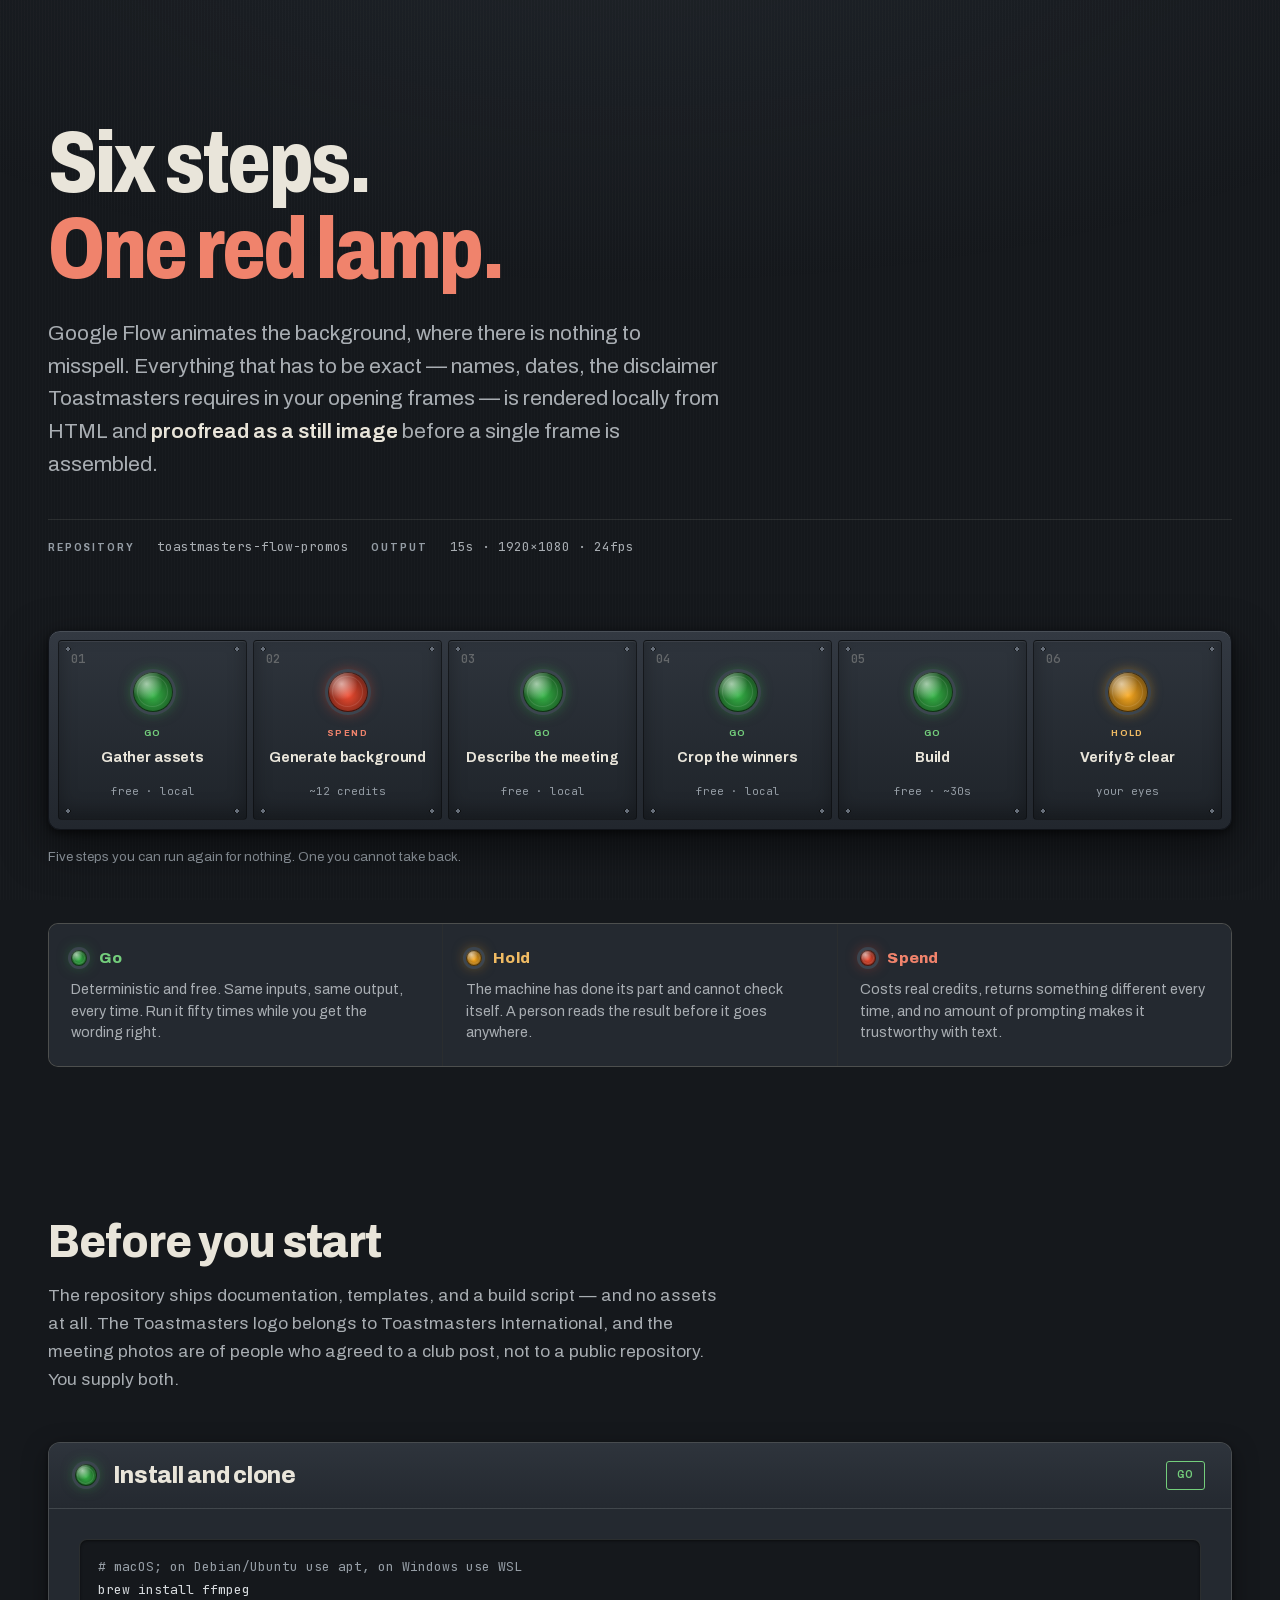
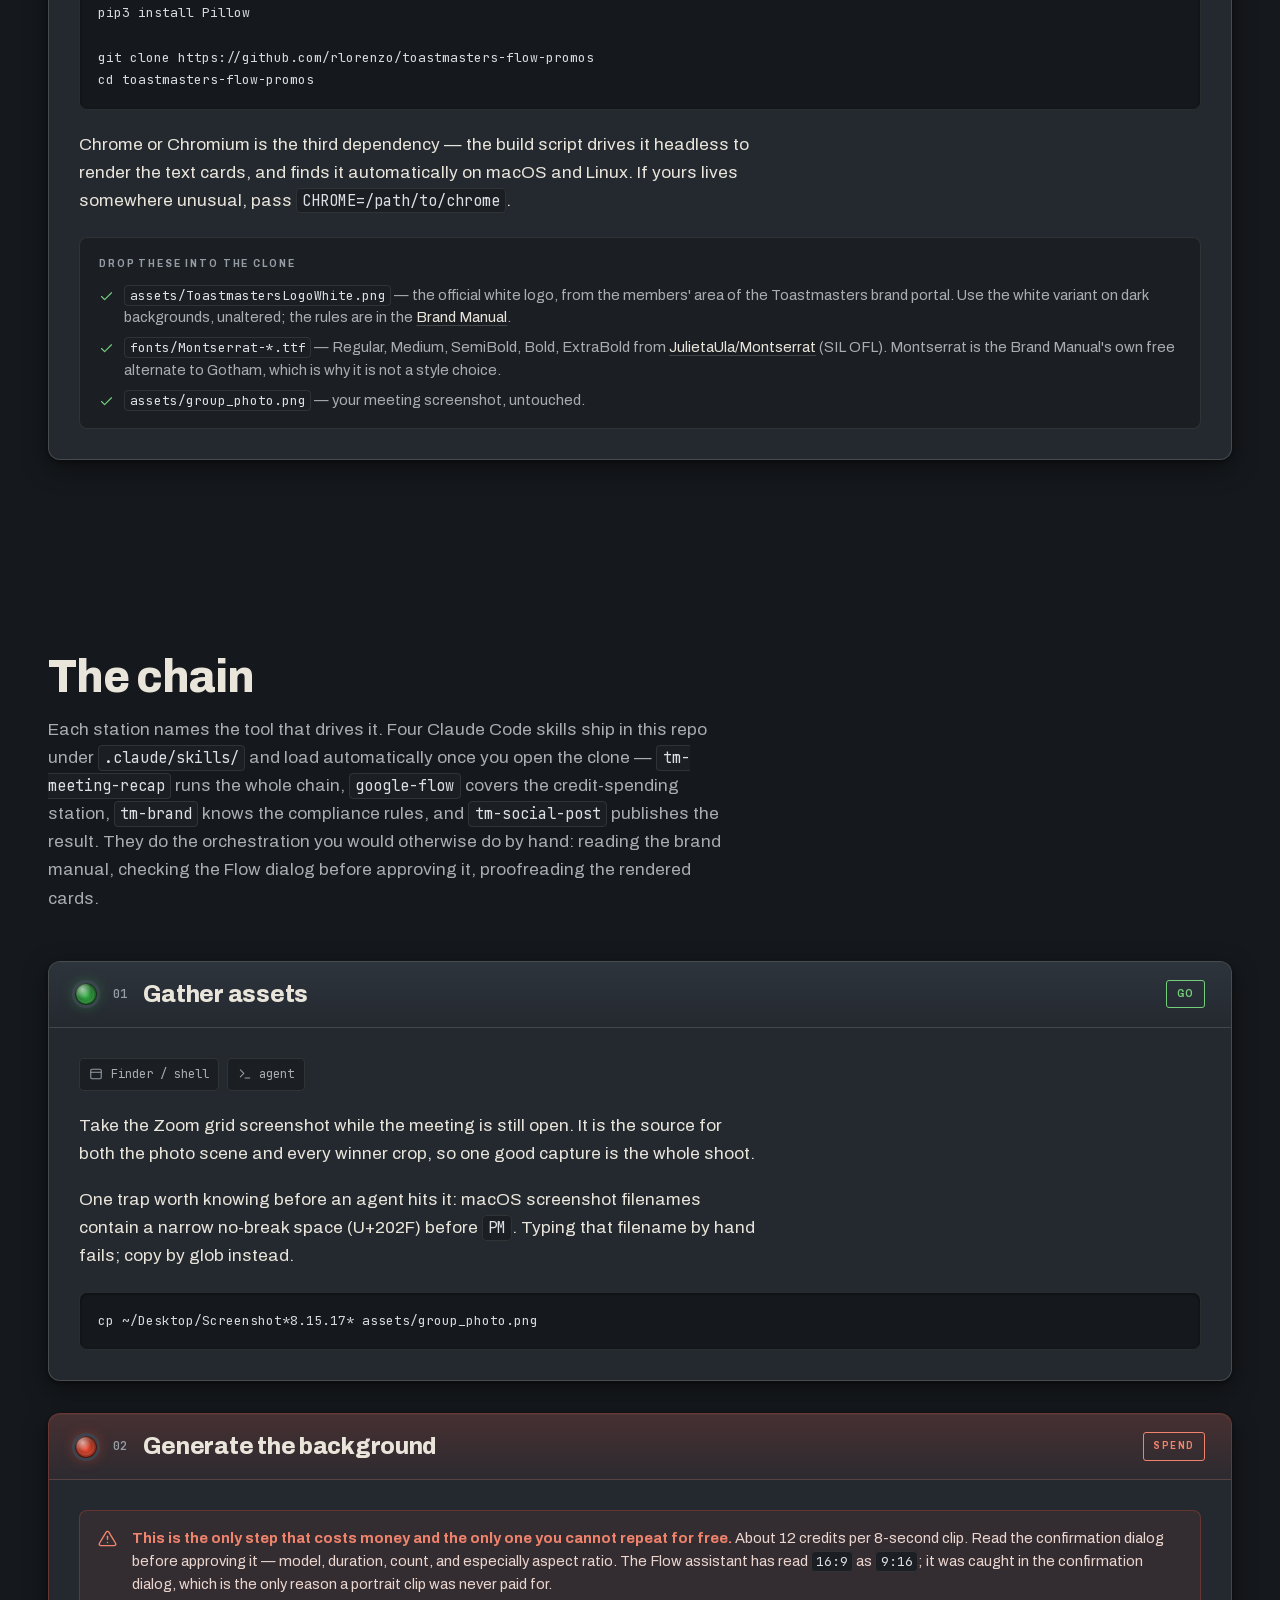
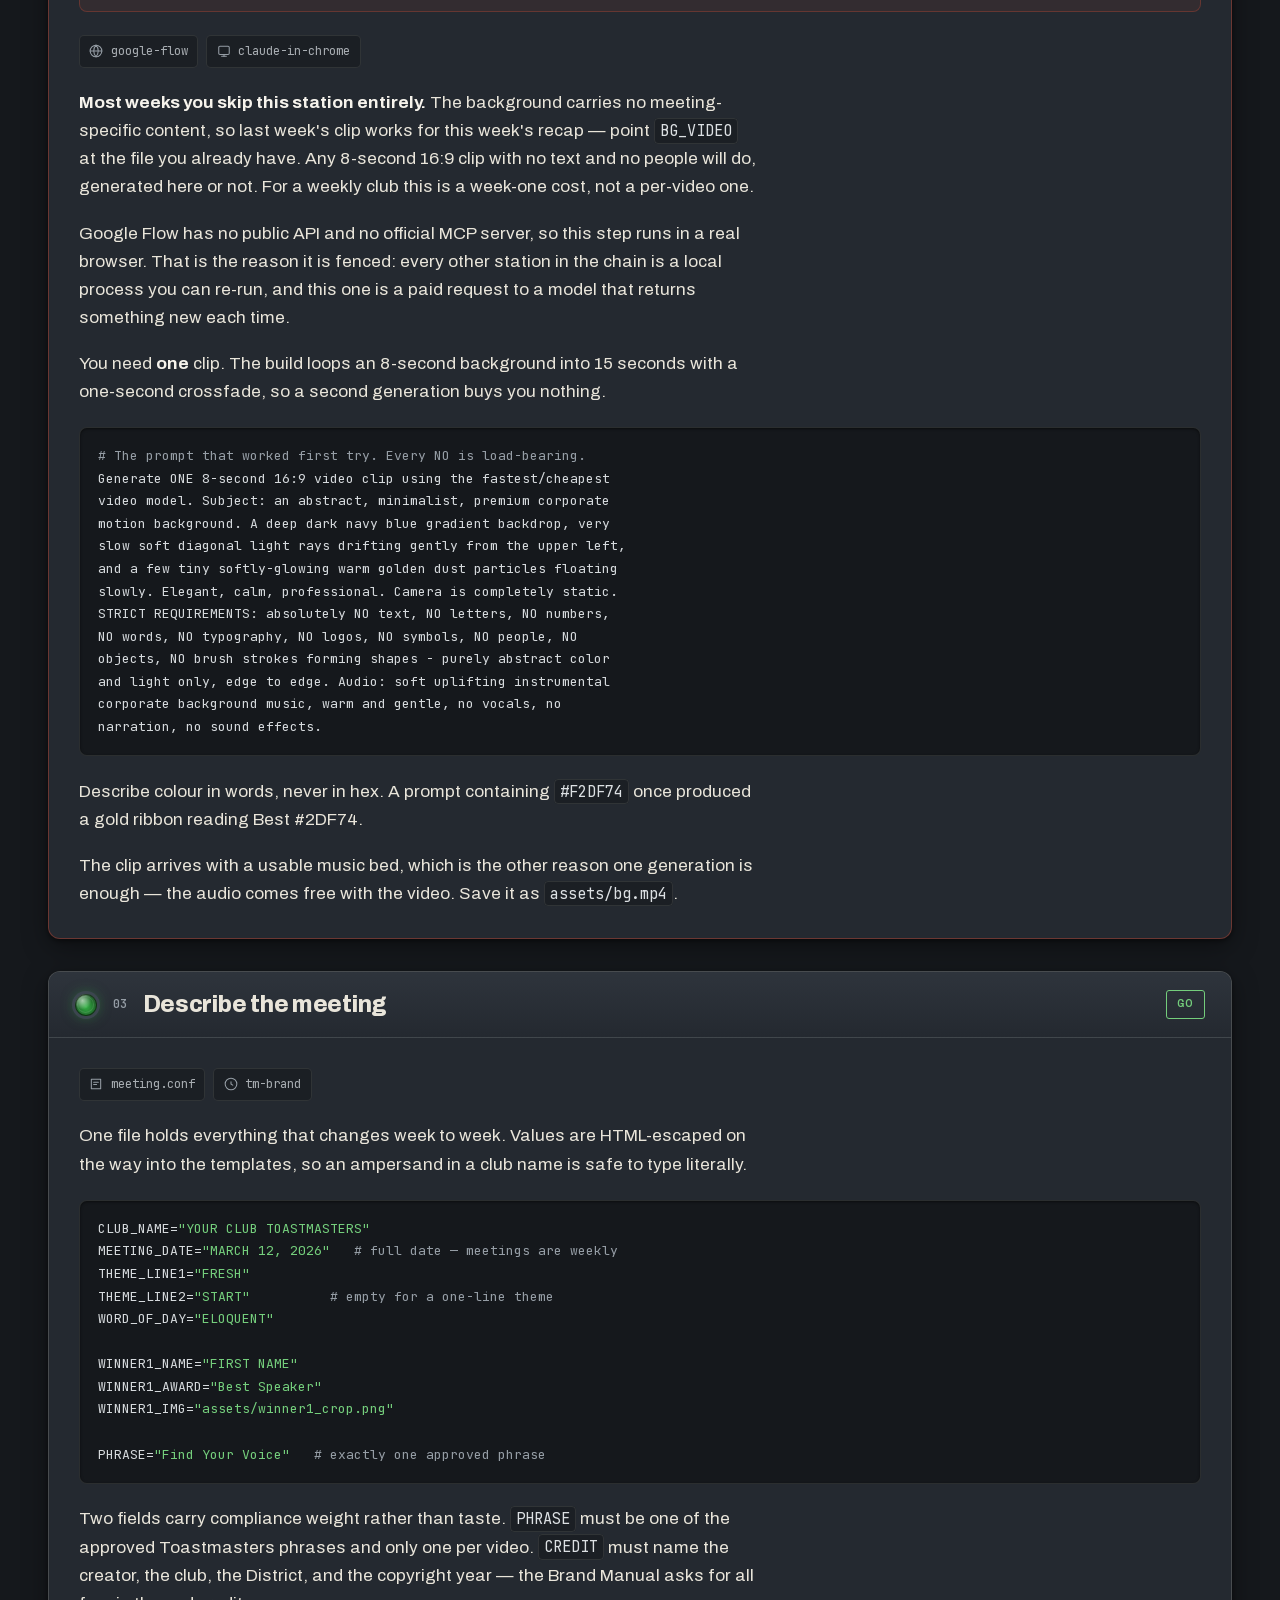
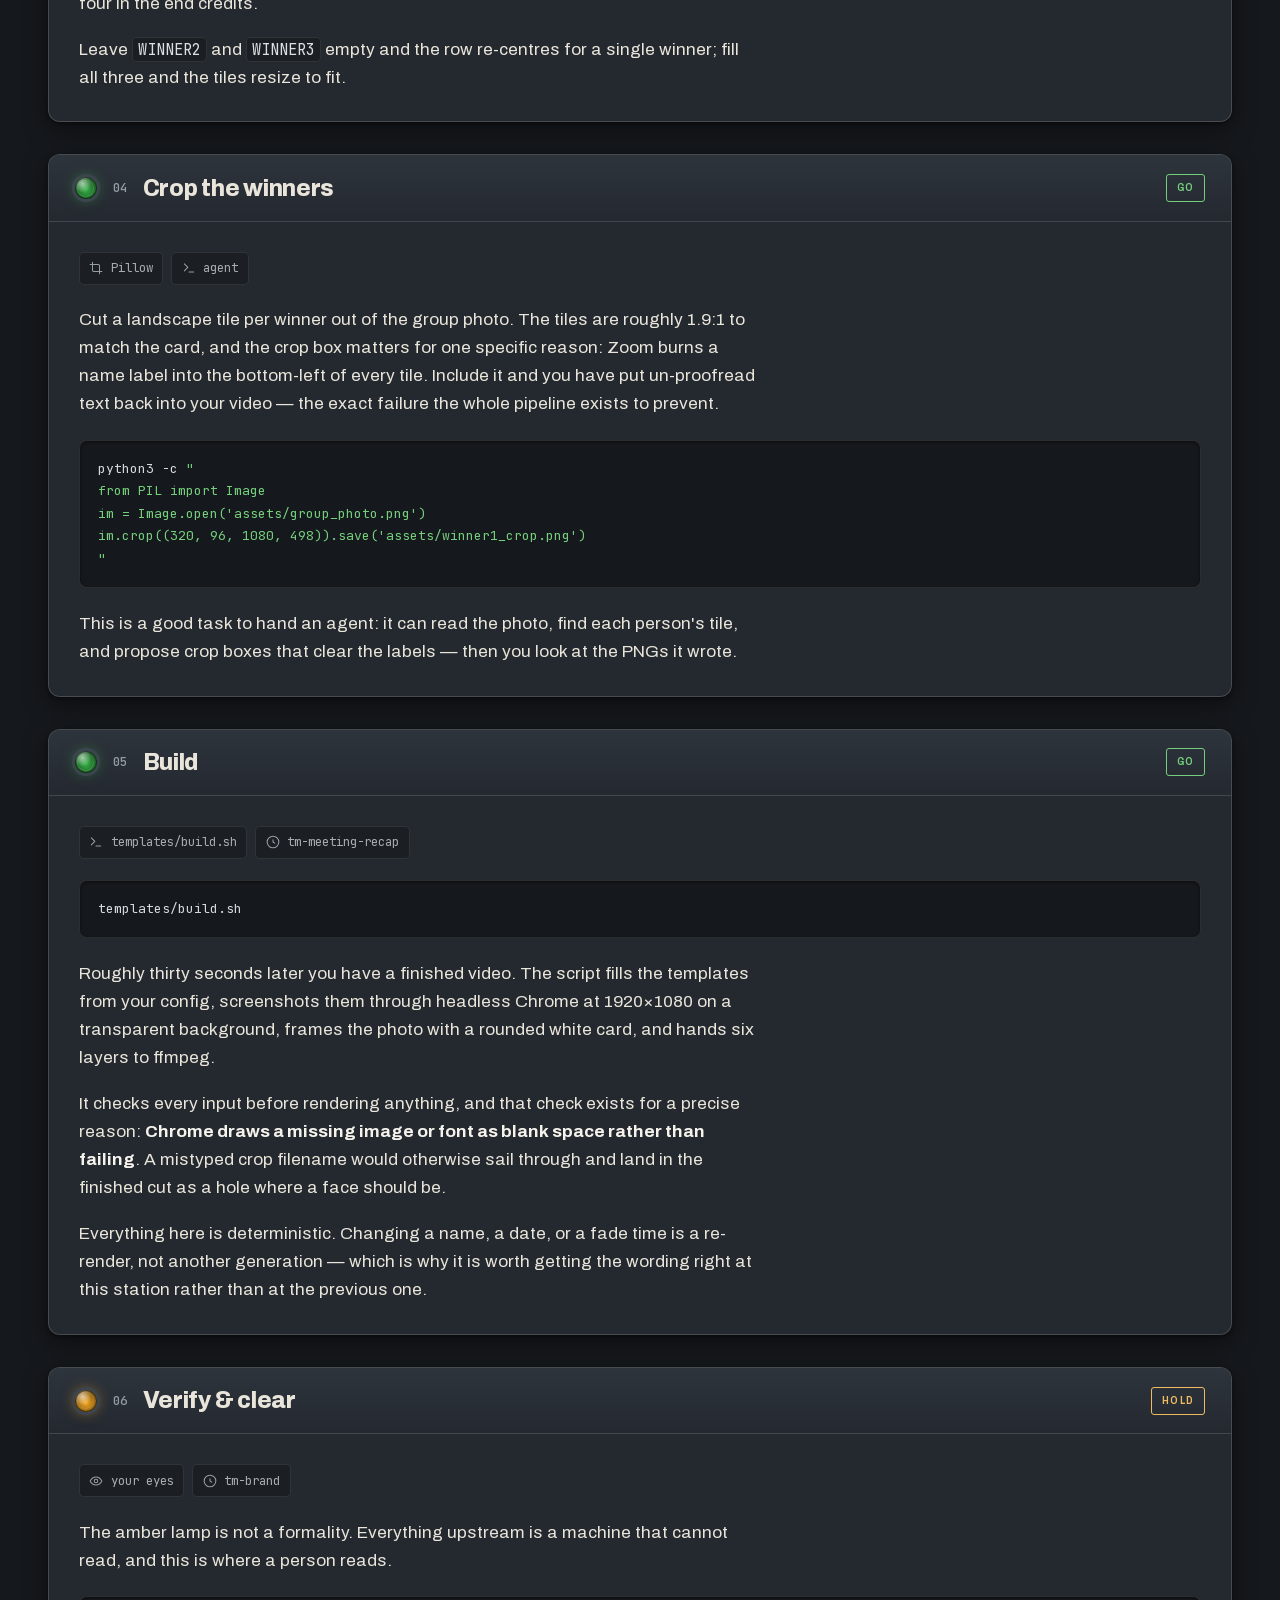
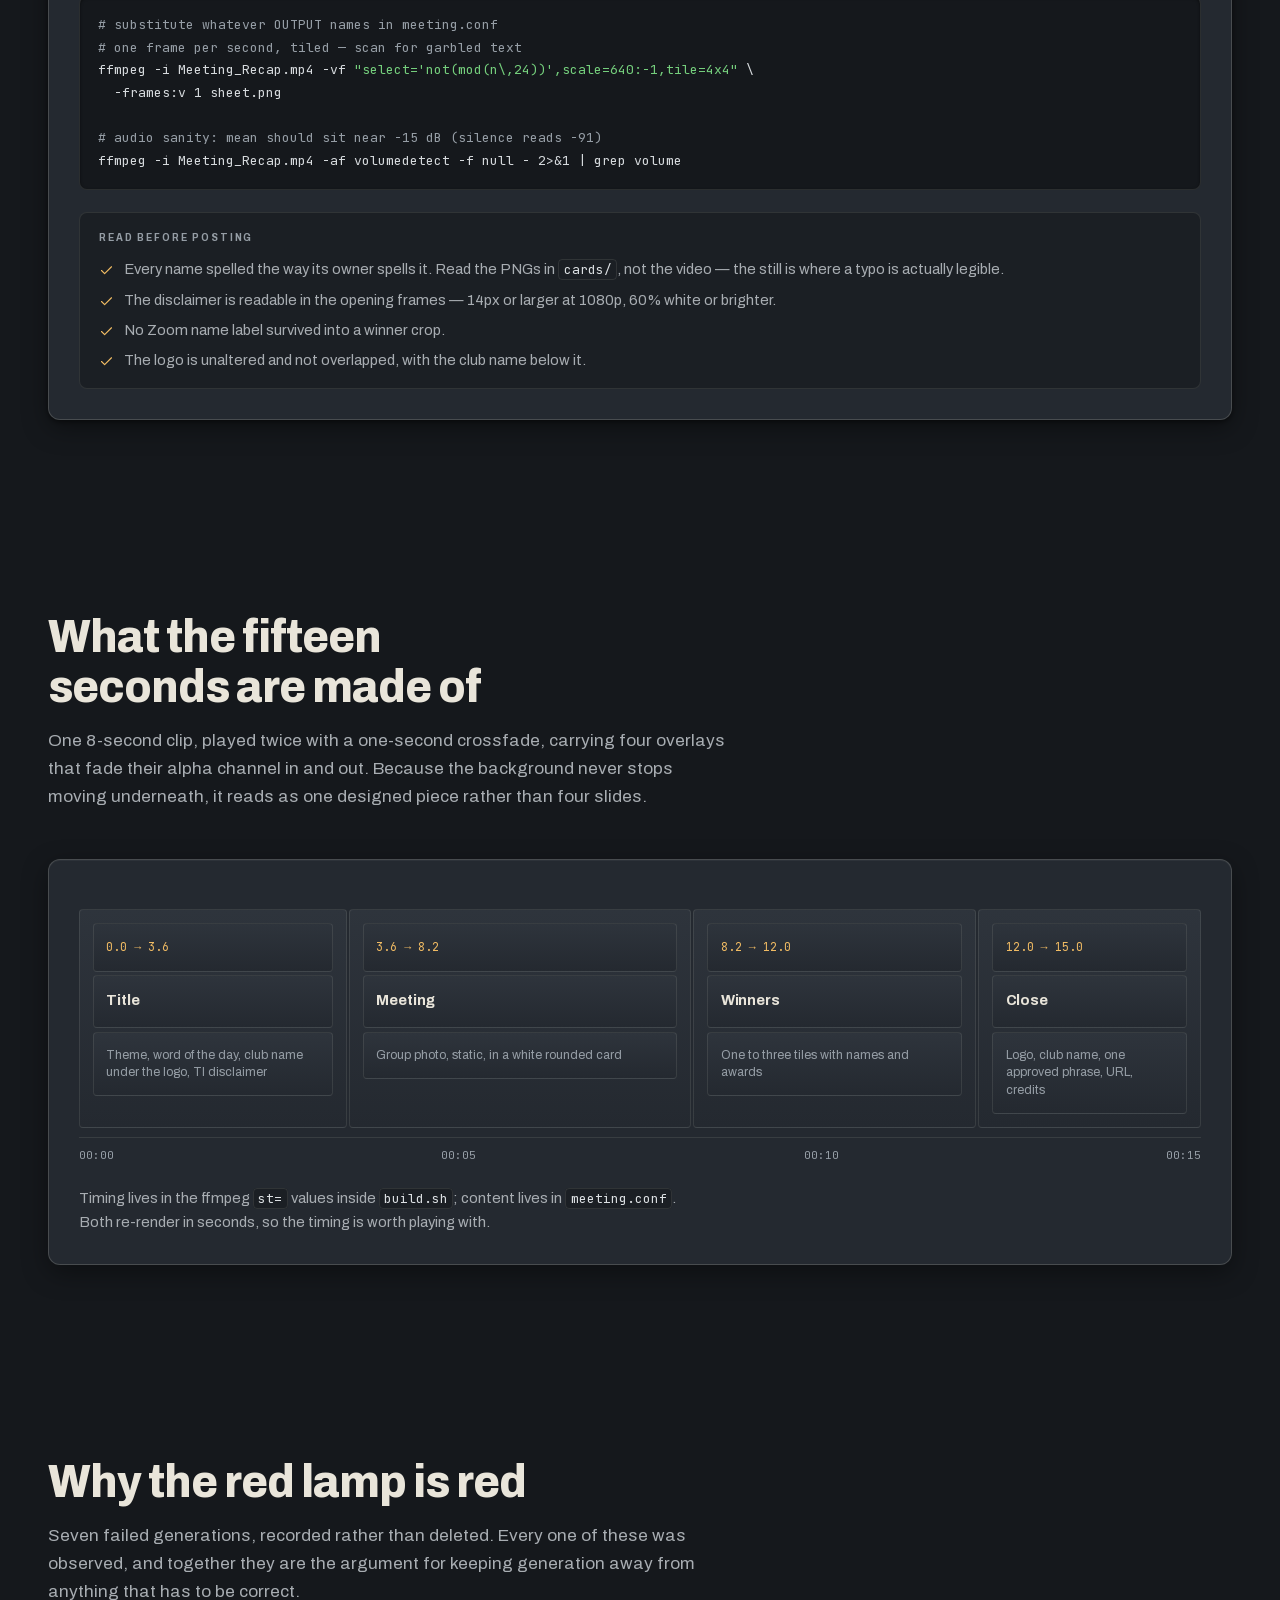
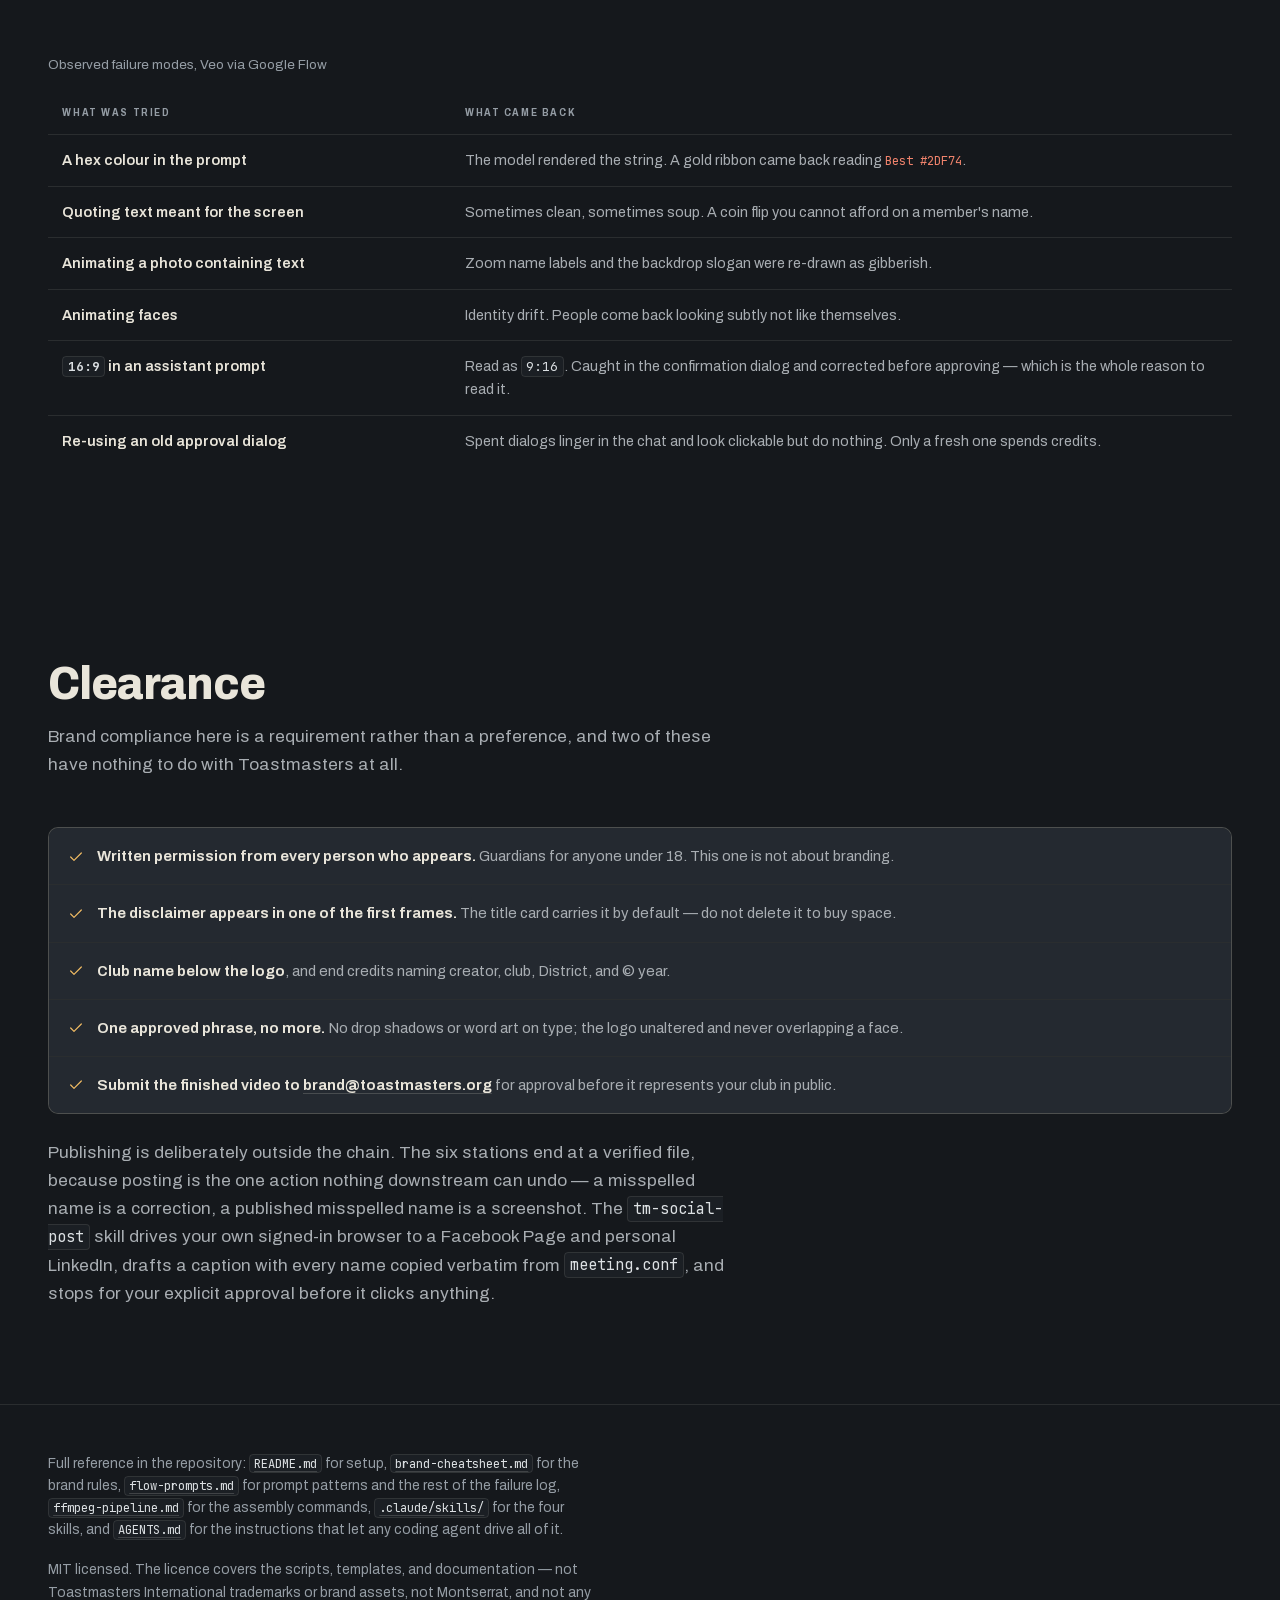
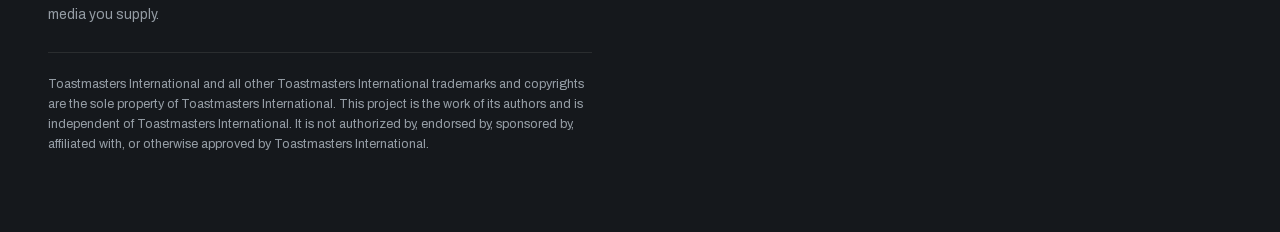
==== index.html @ c11f9b98 "Publish the walkthrough as the project's GitHub Pages site Rename walkthrough.html to index.html so " ====
<!DOCTYPE html>
<html lang="en">
<head>
<meta charset="utf-8">
<meta name="viewport" content="width=device-width, initial-scale=1">
<title>Signal Chain — building a Toastmasters recap video with Claude Code</title>
<meta name="description" content="A step-by-step walkthrough of the toastmasters-flow-promos pipeline: which steps are free and deterministic, which need your eyes, and the one that spends credits.">
<style>
/* Archivo (wght+wdth variable) and JetBrains Mono, self-hosted from webfonts/.
   Both are SIL OFL and redistributable, unlike everything under assets/ and
   fonts/. Self-hosted because this page's primary viewing context is a clone,
   which may be offline; a CDN dependency would drop the silkscreen voice to
   Helvetica exactly where the page is most likely to be read. latin +
   latin-ext only, normal styles only — the page uses no italics. */
@font-face{ font-family: 'Archivo'; font-style: normal; font-weight: 400 800; font-stretch: 62% 125%; font-display: swap; src: url(webfonts/Archivo-400-800-latin-ext.woff2) format('woff2'); unicode-range: U+0100-02BA, U+02BD-02C5, U+02C7-02CC, U+02CE-02D7, U+02DD-02FF, U+0304, U+0308, U+0329, U+1D00-1DBF, U+1E00-1E9F, U+1EF2-1EFF, U+2020, U+20A0-20AB, U+20AD-20C0, U+2113, U+2C60-2C7F, U+A720-A7FF; }
@font-face{ font-family: 'Archivo'; font-style: normal; font-weight: 400 800; font-stretch: 62% 125%; font-display: swap; src: url(webfonts/Archivo-400-800-latin.woff2) format('woff2'); unicode-range: U+0000-00FF, U+0131, U+0152-0153, U+02BB-02BC, U+02C6, U+02DA, U+02DC, U+0304, U+0308, U+0329, U+2000-206F, U+20AC, U+2122, U+2191, U+2193, U+2212, U+2215, U+FEFF, U+FFFD; }
@font-face{ font-family: 'JetBrains Mono'; font-style: normal; font-weight: 400; font-display: swap; src: url(webfonts/JetBrainsMono-400-latin-ext.woff2) format('woff2'); unicode-range: U+0100-02BA, U+02BD-02C5, U+02C7-02CC, U+02CE-02D7, U+02DD-02FF, U+0304, U+0308, U+0329, U+1D00-1DBF, U+1E00-1E9F, U+1EF2-1EFF, U+2020, U+20A0-20AB, U+20AD-20C0, U+2113, U+2C60-2C7F, U+A720-A7FF; }
@font-face{ font-family: 'JetBrains Mono'; font-style: normal; font-weight: 400; font-display: swap; src: url(webfonts/JetBrainsMono-400-latin.woff2) format('woff2'); unicode-range: U+0000-00FF, U+0131, U+0152-0153, U+02BB-02BC, U+02C6, U+02DA, U+02DC, U+0304, U+0308, U+0329, U+2000-206F, U+20AC, U+2122, U+2191, U+2193, U+2212, U+2215, U+FEFF, U+FFFD; }
@font-face{ font-family: 'JetBrains Mono'; font-style: normal; font-weight: 500; font-display: swap; src: url(webfonts/JetBrainsMono-500-latin-ext.woff2) format('woff2'); unicode-range: U+0100-02BA, U+02BD-02C5, U+02C7-02CC, U+02CE-02D7, U+02DD-02FF, U+0304, U+0308, U+0329, U+1D00-1DBF, U+1E00-1E9F, U+1EF2-1EFF, U+2020, U+20A0-20AB, U+20AD-20C0, U+2113, U+2C60-2C7F, U+A720-A7FF; }
@font-face{ font-family: 'JetBrains Mono'; font-style: normal; font-weight: 500; font-display: swap; src: url(webfonts/JetBrainsMono-500-latin.woff2) format('woff2'); unicode-range: U+0000-00FF, U+0131, U+0152-0153, U+02BB-02BC, U+02C6, U+02DA, U+02DC, U+0304, U+0308, U+0329, U+2000-206F, U+20AC, U+2122, U+2191, U+2193, U+2212, U+2215, U+FEFF, U+FFFD; }
@font-face{ font-family: 'JetBrains Mono'; font-style: normal; font-weight: 700; font-display: swap; src: url(webfonts/JetBrainsMono-700-latin-ext.woff2) format('woff2'); unicode-range: U+0100-02BA, U+02BD-02C5, U+02C7-02CC, U+02CE-02D7, U+02DD-02FF, U+0304, U+0308, U+0329, U+1D00-1DBF, U+1E00-1E9F, U+1EF2-1EFF, U+2020, U+20A0-20AB, U+20AD-20C0, U+2113, U+2C60-2C7F, U+A720-A7FF; }
@font-face{ font-family: 'JetBrains Mono'; font-style: normal; font-weight: 700; font-display: swap; src: url(webfonts/JetBrainsMono-700-latin.woff2) format('woff2'); unicode-range: U+0000-00FF, U+0131, U+0152-0153, U+02BB-02BC, U+02C6, U+02DA, U+02DC, U+0304, U+0308, U+0329, U+2000-206F, U+20AC, U+2122, U+2191, U+2193, U+2212, U+2215, U+FEFF, U+FFFD; }
/* ============================================================
   SIGNAL LAMP CONSOLE
   The Toastmasters timing light as a documentation grammar.
   Green = free and deterministic. Amber = needs your eyes.
   Red = spends credits and cannot be trusted.
   ============================================================ */

:root{
  /* Housing: warm graphite, the colour of enamelled equipment */
  --housing-deep:#15181C;
  --housing:#1B1F24;
  --panel:#242930;
  --panel-hi:#2E343C;
  --bezel:#3A4149;
  --hairline:rgba(233,229,218,.10);
  --hairline-strong:rgba(233,229,218,.18);

  /* Silkscreen */
  --ink:#E9E5DA;
  --ink-dim:#A8ADB2;
  --ink-faint:#959DA5;   /* content-carrying: must clear AA on --panel */

  /* Signal states: lens colour, and a lightened tint for type */
  --go-lens:#3FA34D;      --go-ink:#74CE7C;    --go-glow:rgba(63,163,77,.55);
  --hold-lens:#E0A032;    --hold-ink:#F0BB63;  --hold-glow:rgba(224,160,50,.55);
  --spend-lens:#CE4B36;   --spend-ink:#F0836C; --spend-glow:rgba(206,75,54,.55);

  --measure:68ch;
  --step:clamp(1rem,.72rem + 1.4vw,1.5rem);

  --sans:'Archivo','Helvetica Neue',Helvetica,Arial,sans-serif;
  --mono:'JetBrains Mono',ui-monospace,'SF Mono',Menlo,Consolas,monospace;

  --ease:cubic-bezier(.16,1,.3,1);
}

*,*::before,*::after{box-sizing:border-box}
html{-webkit-text-size-adjust:100%}
body{
  margin:0;
  background:var(--housing-deep);
  color:var(--ink);
  font-family:var(--sans);
  font-size:clamp(16px,15px + .18vw,17.5px);
  line-height:1.62;
  font-variation-settings:'wdth' 100;
  -webkit-font-smoothing:antialiased;
}

/* Machined ground: a faint vertical brush over the housing */
body::before{
  content:'';position:fixed;inset:0;pointer-events:none;z-index:0;
  background:
    repeating-linear-gradient(90deg,rgba(255,255,255,.014) 0 1px,transparent 1px 3px),
    radial-gradient(120% 70% at 50% -10%,rgba(120,140,160,.10),transparent 60%);
}
main,header,footer{position:relative;z-index:1}

.shell{width:min(100% - 2.5rem,74rem);margin-inline:auto}
.prose{max-width:var(--measure)}

h1,h2,h3{font-weight:800;line-height:1.08;letter-spacing:-.022em;text-wrap:balance;margin:0}
h1{font-size:clamp(2.7rem,1.7rem + 4.7vw,5.6rem);font-variation-settings:'wdth' 78;letter-spacing:-.028em;line-height:.98}
h2{font-size:clamp(1.9rem,1.4rem + 1.9vw,2.9rem);font-variation-settings:'wdth' 92}
h3{font-size:clamp(1.18rem,1.06rem + .5vw,1.45rem);letter-spacing:-.012em}
p{margin:0 0 1.05em}
a{color:var(--ink);text-decoration-color:var(--hairline-strong);text-underline-offset:.22em;text-decoration-thickness:1px}
a:hover{text-decoration-color:currentColor}
strong{font-weight:700;color:#F6F3EC}

/* Silkscreened plate lettering — equipment labels, never a heading kicker */
.plate{
  font-size:.685rem;font-weight:700;letter-spacing:.17em;text-transform:uppercase;
  font-variation-settings:'wdth' 84;color:var(--ink-faint);
}

/* ---------------- Lamp ---------------- */
.lamp{
  --lens:var(--bezel);--glow:transparent;
  position:relative;flex:none;
  width:var(--d,22px);height:var(--d,22px);border-radius:50%;
  background:
    radial-gradient(circle at 34% 30%,rgba(255,255,255,.55),rgba(255,255,255,0) 42%),
    radial-gradient(circle at 50% 58%,var(--lens),color-mix(in srgb,var(--lens) 45%,#000) 78%);
  box-shadow:
    inset 0 0 0 1px rgba(0,0,0,.55),
    inset 0 1px 2px rgba(255,255,255,.22),
    0 0 0 3px var(--bezel),
    0 1px 1px rgba(0,0,0,.7),
    0 0 var(--bloom,0px) var(--glow);
  /* Lit is the default: a lamp must never depend on JS to read correctly. */
  filter:saturate(var(--sat,1.18)) brightness(var(--bright,1.06));
  transition:filter .5s var(--ease),box-shadow .5s var(--ease);
}
.lamp::after{ /* lens fresnel ring */
  content:'';position:absolute;inset:12%;border-radius:50%;
  box-shadow:inset 0 0 0 1px rgba(255,255,255,.10);
}
.lamp{--bloom:14px}

.go .lamp{--lens:var(--go-lens);--glow:var(--go-glow)}
.hold .lamp{--lens:var(--hold-lens);--glow:var(--hold-glow)}
.spend .lamp{--lens:var(--spend-lens);--glow:var(--spend-glow)}

/* The one authored moment: an incandescent warm-up that overshoots, then settles. */
@keyframes energize{
  0%{filter:saturate(.28) brightness(.42)}
  38%{filter:saturate(1.35) brightness(1.5)}
  100%{filter:saturate(1.18) brightness(1.06)}
}
.is-lit .lamp{animation:energize 1.05s var(--ease) both}

/* ---------------- Masthead ---------------- */
.masthead{padding:clamp(3.5rem,2rem + 7vw,7.5rem) 0 clamp(2rem,1rem + 3vw,3.5rem)}
.masthead h1 span{display:block}
.masthead h1 .lit{color:var(--spend-ink)}
.lede{font-size:clamp(1.08rem,1rem + .5vw,1.32rem);color:var(--ink-dim);max-width:56ch;margin-top:1.6rem;line-height:1.55}
.lede b{color:var(--ink);font-weight:600}

.origin{
  display:flex;flex-wrap:wrap;gap:.55rem 1.4rem;align-items:baseline;
  margin-top:2.4rem;padding-top:1.1rem;border-top:1px solid var(--hairline);
}
.origin code{font-family:var(--mono);font-size:.8rem;color:var(--ink-dim)}

/* ---------------- Signal rail ---------------- */
.rail-wrap{margin:clamp(2.5rem,1.5rem + 4vw,4.5rem) 0 0}
/* A bolted instrument panel: plates fastened to a frame that shows between them */
.rail{
  position:relative;display:grid;gap:6px;
  grid-template-columns:repeat(6,1fr);
  padding:9px;border-radius:12px;
  background:linear-gradient(180deg,#333942,#22272E);
  border:1px solid #11141A;
  box-shadow:
    inset 0 1px 0 rgba(255,255,255,.11),
    0 16px 44px rgba(0,0,0,.5),
    0 3px 8px rgba(0,0,0,.55);
}
.station{
  position:relative;border-radius:4px;
  background:linear-gradient(180deg,var(--panel-hi),#1F242A);
  border:1px solid rgba(0,0,0,.5);
  box-shadow:inset 0 1px 0 rgba(255,255,255,.075),inset 0 -8px 18px rgba(0,0,0,.28);
  padding:1.7rem .8rem 1.15rem;
  display:flex;flex-direction:column;align-items:center;gap:.5rem;
  color:inherit;font:inherit;text-decoration:none;cursor:pointer;
  transition:background .3s var(--ease);
}
.station:hover,.station:focus-visible{background:linear-gradient(180deg,#3A424C,#242A31)}
.station:focus-visible{outline:2px solid var(--ink);outline-offset:2px}
/* Fasteners, top and bottom of every plate */
.station::before,.station::after{
  content:'';position:absolute;left:7px;right:7px;height:4px;pointer-events:none;
  background:
    radial-gradient(circle at 2px 50%,#666E79 0 1.8px,rgba(0,0,0,.55) 2px 2.6px,transparent 2.7px),
    radial-gradient(circle at calc(100% - 2px) 50%,#666E79 0 1.8px,rgba(0,0,0,.55) 2px 2.6px,transparent 2.7px);
}
.station::before{top:6px}
.station::after{bottom:6px}
.station .num{
  position:absolute;top:.5rem;left:.75rem;
  font-family:var(--mono);font-size:.78rem;font-weight:500;color:rgba(233,229,218,.3);
}
.station .lamp{--d:40px;margin:.2rem 0 .35rem}
.station .name{font-weight:700;font-size:.88rem;line-height:1.24;letter-spacing:-.01em;text-align:center}
.station .state{font-size:.62rem;font-weight:700;letter-spacing:.15em;text-transform:uppercase;font-variation-settings:'wdth' 84}
.go .state{color:var(--go-ink)} .hold .state{color:var(--hold-ink)} .spend .state{color:var(--spend-ink)}
.station .cost{font-family:var(--mono);font-size:.68rem;color:var(--ink-faint);margin-top:auto;padding-top:.5rem;text-align:center}

.rail-caption{margin-top:1rem;color:var(--ink-faint);font-size:.83rem}

/* ---------------- Legend ---------------- */
.legend{
  display:grid;grid-template-columns:repeat(auto-fit,minmax(15rem,1fr));gap:1px;
  background:var(--hairline);border:1px solid var(--hairline-strong);border-radius:10px;overflow:hidden;
  margin-top:clamp(2.5rem,1.5rem + 3vw,3.5rem);
}
.legend > div{background:var(--panel);padding:1.35rem 1.4rem}
.legend .head{display:flex;align-items:center;gap:.7rem;margin-bottom:.55rem}
.legend .word{font-weight:800;font-size:.95rem;letter-spacing:.02em}
.legend p{margin:0;font-size:.9rem;color:var(--ink-dim);line-height:1.5}
.go .word{color:var(--go-ink)} .hold .word{color:var(--hold-ink)} .spend .word{color:var(--spend-ink)}

/* ---------------- Sections ---------------- */
section{padding:clamp(3.5rem,2rem + 5vw,6.5rem) 0}
.sec-head{max-width:var(--measure);margin-bottom:clamp(2rem,1rem + 2.5vw,3rem)}
.sec-head p{color:var(--ink-dim);margin-top:.9rem;margin-bottom:0}

/* ---------------- Step panels ---------------- */
.steps{display:flex;flex-direction:column;gap:clamp(1.25rem,.8rem + 1.5vw,2rem)}
.step{
  border:1px solid var(--hairline-strong);border-radius:12px;overflow:hidden;
  background:var(--panel);
  box-shadow:0 1px 0 rgba(255,255,255,.045) inset,0 8px 26px rgba(0,0,0,.38),0 2px 5px rgba(0,0,0,.45);
  scroll-margin-top:2rem;
}
.step-head{
  display:flex;align-items:center;gap:1rem;flex-wrap:wrap;
  padding:1.15rem clamp(1.1rem,.8rem + 1vw,1.75rem);
  background:linear-gradient(180deg,var(--panel-hi),var(--panel));
  border-bottom:1px solid var(--hairline);
}
.step-head .num{font-family:var(--mono);font-size:.78rem;color:var(--ink-faint);font-weight:500}
.step-head h3{flex:1 1 14rem}
.step-head .state{
  font-size:.63rem;font-weight:700;letter-spacing:.15em;text-transform:uppercase;
  font-variation-settings:'wdth' 84;padding:.32rem .6rem;border-radius:3px;
  border:1px solid currentColor;
}
.go .step-head .state{color:var(--go-ink)}
.hold .step-head .state{color:var(--hold-ink)}
.spend .step-head .state{color:var(--spend-ink)}
.step-body{padding:clamp(1.25rem,.9rem + 1.2vw,1.9rem)}
.step-body > p{max-width:var(--measure)}
.step-body > :first-child{margin-top:0}
.step-body > :last-child{margin-bottom:0}

.driver{
  display:flex;flex-wrap:wrap;gap:.5rem;margin:0 0 1.35rem;padding:0;list-style:none;
}
.driver li{
  display:inline-flex;align-items:center;gap:.45rem;
  font-family:var(--mono);font-size:.775rem;color:var(--ink-dim);
  background:var(--housing);border:1px solid var(--hairline);border-radius:5px;
  padding:.34rem .6rem;
}
.driver svg{width:14px;height:14px;flex:none;color:var(--ink-faint)}

pre{
  margin:1.35rem 0;padding:1.05rem 1.15rem;overflow-x:auto;
  background:var(--housing-deep);border:1px solid var(--hairline);border-radius:8px;
  font-family:var(--mono);font-size:.82rem;line-height:1.72;color:#D5D9DC;
  box-shadow:inset 0 1px 3px rgba(0,0,0,.5);
}
pre .c{color:var(--ink-faint)}
pre .p{color:var(--go-ink)}
code{font-family:var(--mono);font-size:.88em;color:#DCE0E3}
p code,li code,td code{background:var(--housing);border:1px solid var(--hairline);border-radius:4px;padding:.08em .34em}

.check{
  margin:1.35rem 0 0;padding:1.05rem 1.2rem;
  background:var(--housing);border:1px solid var(--hairline);border-radius:8px;
}
.check ul{list-style:none;margin:0;padding:0}
.check .plate{display:block;margin-bottom:.7rem}
.check li{display:flex;gap:.65rem;align-items:flex-start;font-size:.92rem;color:var(--ink-dim);line-height:1.52}
.check li + li{margin-top:.5rem}
.check svg{width:15px;height:15px;flex:none;margin-top:.32rem;color:var(--go-ink)}
.hold .check svg{color:var(--hold-ink)}

/* The one hazardous station gets real weight, not a coloured border */
.step.spend{border-color:rgba(206,75,54,.42)}
.step.spend .step-head{background:linear-gradient(180deg,rgba(206,75,54,.20),rgba(206,75,54,.05))}
.warn{
  display:flex;gap:.9rem;align-items:flex-start;
  margin:0 0 1.4rem;padding:1rem 1.15rem;border-radius:8px;
  background:rgba(206,75,54,.09);border:1px solid rgba(206,75,54,.32);
}
.warn svg{width:19px;height:19px;flex:none;margin-top:.15rem;color:var(--spend-ink)}
.warn p{margin:0;font-size:.92rem;line-height:1.55;color:#EBD5CF}
.warn strong{color:var(--spend-ink)}

/* ---------------- Timeline readout ---------------- */
.readout{
  border:1px solid var(--hairline-strong);border-radius:12px;background:var(--panel);
  padding:clamp(1.25rem,.9rem + 1.2vw,2rem);
  box-shadow:0 1px 0 rgba(255,255,255,.045) inset,0 8px 26px rgba(0,0,0,.38);
}
.tl{display:grid;gap:2px;margin:1.2rem 0 .55rem;grid-template-columns:3.6fr 4.6fr 3.8fr 3fr}
.tl div{
  background:linear-gradient(180deg,var(--panel-hi),var(--panel));
  border:1px solid var(--hairline);border-radius:4px;padding:.85rem .8rem;min-width:0;
}
.tl .t{font-family:var(--mono);font-size:.73rem;color:var(--hold-ink)}
.tl .s{font-weight:700;font-size:.92rem;margin-top:.2rem;letter-spacing:-.01em}
.tl .d{font-size:.78rem;color:var(--ink-faint);margin-top:.28rem;line-height:1.4}
.ruler{display:flex;justify-content:space-between;font-family:var(--mono);font-size:.7rem;color:var(--ink-faint);padding-top:.5rem;border-top:1px solid var(--hairline)}

/* ---------------- Fault table ---------------- */
.faults{width:100%;border-collapse:collapse;margin-top:.5rem;font-size:.9rem}
.faults caption{text-align:left;color:var(--ink-faint);font-size:.85rem;padding-bottom:.9rem}
.faults th,.faults td{text-align:left;padding:.85rem .9rem;border-bottom:1px solid var(--hairline);vertical-align:top}
.faults th{font-size:.66rem;letter-spacing:.15em;text-transform:uppercase;color:var(--ink-faint);font-weight:700;font-variation-settings:'wdth' 84}
.faults td:first-child{color:var(--ink);font-weight:600;width:34%}
.faults td:last-child{color:var(--ink-dim)}
.faults tr:last-child td{border-bottom:0}
.faults .q{color:var(--spend-ink);font-family:var(--mono);font-size:.86em}

/* ---------------- Clearance ---------------- */
.clear-list{margin:0;padding:0;list-style:none;display:grid;gap:1px;background:var(--hairline);
  border:1px solid var(--hairline-strong);border-radius:10px;overflow:hidden}
.clear-list li{background:var(--panel);padding:1rem 1.2rem;display:flex;gap:.8rem;align-items:flex-start;font-size:.93rem;color:var(--ink-dim)}
.clear-list svg{width:16px;height:16px;flex:none;margin-top:.28rem;color:var(--hold-ink)}
.clear-list b{color:var(--ink);font-weight:650}

/* ---------------- Footer ---------------- */
footer{border-top:1px solid var(--hairline);padding:3rem 0 4rem;color:var(--ink-faint);font-size:.86rem}
footer p{max-width:var(--measure)}
footer .disclaim{margin-top:1.6rem;padding-top:1.3rem;border-top:1px solid var(--hairline);font-size:.79rem;line-height:1.6}

@media (max-width:860px){
  .rail{grid-template-columns:repeat(2,1fr)}
  .tl{grid-template-columns:1fr 1fr}
}
@media (max-width:560px){
  .rail{grid-template-columns:1fr}
  .tl{grid-template-columns:1fr}
  .faults td:first-child{width:auto}
  .faults thead{position:absolute;left:-9999px}
  .faults td{display:block;border-bottom:0;padding:.25rem .9rem}
  .faults tr{display:block;border-bottom:1px solid var(--hairline);padding:.7rem 0}
}
@media (prefers-reduced-motion:reduce){
  *{animation-duration:.01ms !important;animation-iteration-count:1 !important;transition-duration:.01ms !important}
  .is-lit .lamp{animation:none}
}
</style>
</head>
<body>
<!--
THESIS: A recap video is six steps, and exactly one of them can lie to you; the page
refuses the docs-sidebar arrangement that flattens all six into equals.
OWN-WORLD: The Toastmasters timing light. Warm graphite housing, ivory silkscreen
lettering, three lamp lenses — green, amber, red — as the only colour, each carrying a
literal state. Machined panels with real offset shadow; Archivo silkscreen, JetBrains
Mono for anything executable.
STORY: A club officer sees one red lamp in a six-lamp chain, understands that generation
is fenced off from exactness, and follows the chain to a finished video.
FIRST VIEWPORT: Headline "Six steps. One red lamp." over a six-station signal rail, each
station a lamp in its true state with its cost printed beneath.
FORM: Signal Lamp Console, candidate 3 of the grounded list; seed key 2de9a4df.
FINISH: unreviewed and undocumented is unfinished; this build ends with the finish review, the verdict, and DESIGN.md
-->

<header class="masthead">
  <div class="shell">
    <h1><span>Six steps.</span><span class="lit">One red lamp.</span></h1>
    <p class="lede">Google Flow animates the background, where there is nothing to
    misspell. Everything that has to be exact — names, dates, the disclaimer
    Toastmasters requires in your opening frames — is rendered locally from HTML and
    <b>proofread as a still image</b> before a single frame is assembled.</p>

    <div class="origin">
      <span class="plate">Repository</span>
      <code>toastmasters-flow-promos</code>
      <span class="plate">Output</span>
      <code>15s · 1920×1080 · 24fps</code>
    </div>

    <div class="rail-wrap">
      <div class="rail">
        <a class="station go" href="#s1">
          <span class="num">01</span><span class="lamp" aria-hidden="true"></span>
          <span class="state">Go</span><span class="name">Gather assets</span>
          <span class="cost">free · local</span>
        </a>
        <a class="station spend" href="#s2">
          <span class="num">02</span><span class="lamp" aria-hidden="true"></span>
          <span class="state">Spend</span><span class="name">Generate background</span>
          <span class="cost">~12 credits</span>
        </a>
        <a class="station go" href="#s3">
          <span class="num">03</span><span class="lamp" aria-hidden="true"></span>
          <span class="state">Go</span><span class="name">Describe the meeting</span>
          <span class="cost">free · local</span>
        </a>
        <a class="station go" href="#s4">
          <span class="num">04</span><span class="lamp" aria-hidden="true"></span>
          <span class="state">Go</span><span class="name">Crop the winners</span>
          <span class="cost">free · local</span>
        </a>
        <a class="station go" href="#s5">
          <span class="num">05</span><span class="lamp" aria-hidden="true"></span>
          <span class="state">Go</span><span class="name">Build</span>
          <span class="cost">free · ~30s</span>
        </a>
        <a class="station hold" href="#s6">
          <span class="num">06</span><span class="lamp" aria-hidden="true"></span>
          <span class="state">Hold</span><span class="name">Verify &amp; clear</span>
          <span class="cost">your eyes</span>
        </a>
      </div>
      <p class="rail-caption">Five steps you can run again for nothing. One you cannot take back.</p>
    </div>

    <div class="legend">
      <div class="go">
        <div class="head"><span class="lamp" style="--d:16px" aria-hidden="true"></span><span class="word">Go</span></div>
        <p>Deterministic and free. Same inputs, same output, every time. Run it fifty times while you get the wording right.</p>
      </div>
      <div class="hold">
        <div class="head"><span class="lamp" style="--d:16px" aria-hidden="true"></span><span class="word">Hold</span></div>
        <p>The machine has done its part and cannot check itself. A person reads the result before it goes anywhere.</p>
      </div>
      <div class="spend">
        <div class="head"><span class="lamp" style="--d:16px" aria-hidden="true"></span><span class="word">Spend</span></div>
        <p>Costs real credits, returns something different every time, and no amount of prompting makes it trustworthy with text.</p>
      </div>
    </div>
  </div>
</header>

<main>

<section>
  <div class="shell">
    <div class="sec-head">
      <h2>Before you start</h2>
      <p>The repository ships documentation, templates, and a build script — and no assets
      at all. The Toastmasters logo belongs to Toastmasters International, and the meeting
      photos are of people who agreed to a club post, not to a public repository. You
      supply both.</p>
    </div>

    <div class="step go">
      <div class="step-head">
        <span class="lamp" aria-hidden="true"></span>
        <h3>Install and clone</h3>
        <span class="state">Go</span>
      </div>
      <div class="step-body">
        <pre><span class="c"># macOS; on Debian/Ubuntu use apt, on Windows use WSL</span>
brew install ffmpeg
pip3 install Pillow

git clone https://github.com/rlorenzo/toastmasters-flow-promos
cd toastmasters-flow-promos</pre>
        <p>Chrome or Chromium is the third dependency — the build script drives it headless
        to render the text cards, and finds it automatically on macOS and Linux. If yours
        lives somewhere unusual, pass <code>CHROME=/path/to/chrome</code>.</p>
        <div class="check">
          <span class="plate">Drop these into the clone</span>
          <ul>
            <li><svg viewBox="0 0 24 24" fill="none" stroke="currentColor" stroke-width="1.8" stroke-linecap="round" stroke-linejoin="round"><path d="M20 6L9 17l-5-5"/></svg><span><code>assets/ToastmastersLogoWhite.png</code> — the official white logo, from the members' area of the Toastmasters brand portal. Use the white variant on dark backgrounds, unaltered; the rules are in the <a href="https://content.toastmasters.org/image/upload/02330-001-0001-brand-manual.pdf">Brand Manual</a>.</span></li>
            <li><svg viewBox="0 0 24 24" fill="none" stroke="currentColor" stroke-width="1.8" stroke-linecap="round" stroke-linejoin="round"><path d="M20 6L9 17l-5-5"/></svg><span><code>fonts/Montserrat-*.ttf</code> — Regular, Medium, SemiBold, Bold, ExtraBold from <a href="https://github.com/JulietaUla/Montserrat">JulietaUla/Montserrat</a> (SIL OFL). Montserrat is the Brand Manual's own free alternate to Gotham, which is why it is not a style choice.</span></li>
            <li><svg viewBox="0 0 24 24" fill="none" stroke="currentColor" stroke-width="1.8" stroke-linecap="round" stroke-linejoin="round"><path d="M20 6L9 17l-5-5"/></svg><span><code>assets/group_photo.png</code> — your meeting screenshot, untouched.</span></li>
          </ul>
        </div>
      </div>
    </div>
  </div>
</section>

<section>
  <div class="shell">
    <div class="sec-head">
      <h2>The chain</h2>
      <p>Each station names the tool that drives it. Four Claude Code skills ship in this
      repo under <code>.claude/skills/</code> and load automatically once you open the
      clone — <code>tm-meeting-recap</code> runs the whole chain,
      <code>google-flow</code> covers the credit-spending station,
      <code>tm-brand</code> knows the compliance rules, and <code>tm-social-post</code>
      publishes the result. They do the orchestration you would otherwise do by hand:
      reading the brand manual, checking the Flow dialog before approving it, proofreading
      the rendered cards.</p>
    </div>

    <div class="steps">

      <article class="step go" id="s1">
        <div class="step-head">
          <span class="lamp" aria-hidden="true"></span>
          <span class="num">01</span>
          <h3>Gather assets</h3>
          <span class="state">Go</span>
        </div>
        <div class="step-body">
          <ul class="driver">
            <li><svg viewBox="0 0 24 24" fill="none" stroke="currentColor" stroke-width="1.8" stroke-linecap="round" stroke-linejoin="round"><rect x="3" y="4" width="18" height="16" rx="2"/><path d="M3 9h18"/></svg>Finder / shell</li>
            <li><svg viewBox="0 0 24 24" fill="none" stroke="currentColor" stroke-width="1.8" stroke-linecap="round" stroke-linejoin="round"><path d="M4 17l6-6-6-6"/><path d="M12 19h8"/></svg>agent</li>
          </ul>
          <p>Take the Zoom grid screenshot while the meeting is still open. It is the source
          for both the photo scene and every winner crop, so one good capture is the whole
          shoot.</p>
          <p>One trap worth knowing before an agent hits it: macOS screenshot filenames
          contain a narrow no-break space (U+202F) before <code>PM</code>. Typing that
          filename by hand fails; copy by glob instead.</p>
          <pre>cp ~/Desktop/Screenshot*8.15.17* assets/group_photo.png</pre>
        </div>
      </article>

      <article class="step spend" id="s2">
        <div class="step-head">
          <span class="lamp" aria-hidden="true"></span>
          <span class="num">02</span>
          <h3>Generate the background</h3>
          <span class="state">Spend</span>
        </div>
        <div class="step-body">
          <div class="warn">
            <svg viewBox="0 0 24 24" fill="none" stroke="currentColor" stroke-width="1.8" stroke-linecap="round" stroke-linejoin="round"><path d="M10.3 3.9L1.8 18a2 2 0 001.7 3h17a2 2 0 001.7-3L13.7 3.9a2 2 0 00-3.4 0z"/><path d="M12 9v4"/><path d="M12 17h.01"/></svg>
            <p><strong>This is the only step that costs money and the only one you cannot
            repeat for free.</strong> About 12 credits per 8-second clip. Read the
            confirmation dialog before approving it — model, duration, count, and
            especially aspect ratio. The Flow assistant has read <code>16:9</code> as
            <code>9:16</code>; it was caught in the confirmation dialog, which is the only
            reason a portrait clip was never paid for.</p>
          </div>
          <ul class="driver">
            <li><svg viewBox="0 0 24 24" fill="none" stroke="currentColor" stroke-width="1.8" stroke-linecap="round" stroke-linejoin="round"><path d="M12 2a10 10 0 100 20 10 10 0 000-20z"/><path d="M2 12h20"/><path d="M12 2a15 15 0 010 20 15 15 0 010-20z"/></svg>google-flow</li>
            <li><svg viewBox="0 0 24 24" fill="none" stroke="currentColor" stroke-width="1.8" stroke-linecap="round" stroke-linejoin="round"><rect x="3" y="4" width="18" height="14" rx="2"/><path d="M8 21h8"/><path d="M12 18v3"/></svg>claude-in-chrome</li>
          </ul>
          <p><strong>Most weeks you skip this station entirely.</strong> The background
          carries no meeting-specific content, so last week's clip works for this week's
          recap — point <code>BG_VIDEO</code> at the file you already have. Any 8-second
          16:9 clip with no text and no people will do, generated here or not. For a weekly
          club this is a week-one cost, not a per-video one.</p>
          <p>Google Flow has no public API and no official MCP server, so this step runs in
          a real browser. That is the reason it is fenced: every other station in the chain
          is a local process you can re-run, and this one is a paid request to a model that
          returns something new each time.</p>
          <p>You need <strong>one</strong> clip. The build loops an 8-second background into
          15 seconds with a one-second crossfade, so a second generation buys you nothing.</p>
          <pre><span class="c"># The prompt that worked first try. Every NO is load-bearing.</span>
Generate ONE 8-second 16:9 video clip using the fastest/cheapest
video model. Subject: an abstract, minimalist, premium corporate
motion background. A deep dark navy blue gradient backdrop, very
slow soft diagonal light rays drifting gently from the upper left,
and a few tiny softly-glowing warm golden dust particles floating
slowly. Elegant, calm, professional. Camera is completely static.
STRICT REQUIREMENTS: absolutely NO text, NO letters, NO numbers,
NO words, NO typography, NO logos, NO symbols, NO people, NO
objects, NO brush strokes forming shapes - purely abstract color
and light only, edge to edge. Audio: soft uplifting instrumental
corporate background music, warm and gentle, no vocals, no
narration, no sound effects.</pre>
          <p>Describe colour in words, never in hex. A prompt containing
          <code>#F2DF74</code> once produced a gold ribbon reading
          <span class="q">Best #2DF74</span>.</p>
          <p>The clip arrives with a usable music bed, which is the other reason one
          generation is enough — the audio comes free with the video. Save it as
          <code>assets/bg.mp4</code>.</p>
        </div>
      </article>

      <article class="step go" id="s3">
        <div class="step-head">
          <span class="lamp" aria-hidden="true"></span>
          <span class="num">03</span>
          <h3>Describe the meeting</h3>
          <span class="state">Go</span>
        </div>
        <div class="step-body">
          <ul class="driver">
            <li><svg viewBox="0 0 24 24" fill="none" stroke="currentColor" stroke-width="1.8" stroke-linecap="round" stroke-linejoin="round"><path d="M4 4h16v16H4z"/><path d="M8 9h8"/><path d="M8 13h5"/></svg>meeting.conf</li>
            <li><svg viewBox="0 0 24 24" fill="none" stroke="currentColor" stroke-width="1.8" stroke-linecap="round" stroke-linejoin="round"><path d="M12 2a10 10 0 100 20 10 10 0 000-20z"/><path d="M12 8v4l3 2"/></svg>tm-brand</li>
          </ul>
          <p>One file holds everything that changes week to week. Values are HTML-escaped
          on the way into the templates, so an ampersand in a club name is safe to type
          literally.</p>
          <pre>CLUB_NAME=<span class="p">"YOUR CLUB TOASTMASTERS"</span>
MEETING_DATE=<span class="p">"MARCH 12, 2026"</span>   <span class="c"># full date — meetings are weekly</span>
THEME_LINE1=<span class="p">"FRESH"</span>
THEME_LINE2=<span class="p">"START"</span>          <span class="c"># empty for a one-line theme</span>
WORD_OF_DAY=<span class="p">"ELOQUENT"</span>

WINNER1_NAME=<span class="p">"FIRST NAME"</span>
WINNER1_AWARD=<span class="p">"Best Speaker"</span>
WINNER1_IMG=<span class="p">"assets/winner1_crop.png"</span>

PHRASE=<span class="p">"Find Your Voice"</span>   <span class="c"># exactly one approved phrase</span></pre>
          <p>Two fields carry compliance weight rather than taste. <code>PHRASE</code> must
          be one of the approved Toastmasters phrases and only one per video.
          <code>CREDIT</code> must name the creator, the club, the District, and the
          copyright year — the Brand Manual asks for all four in the end credits.</p>
          <p>Leave <code>WINNER2</code> and <code>WINNER3</code> empty and the row
          re-centres for a single winner; fill all three and the tiles resize to fit.</p>
        </div>
      </article>

      <article class="step go" id="s4">
        <div class="step-head">
          <span class="lamp" aria-hidden="true"></span>
          <span class="num">04</span>
          <h3>Crop the winners</h3>
          <span class="state">Go</span>
        </div>
        <div class="step-body">
          <ul class="driver">
            <li><svg viewBox="0 0 24 24" fill="none" stroke="currentColor" stroke-width="1.8" stroke-linecap="round" stroke-linejoin="round"><path d="M6 2v14a2 2 0 002 2h14"/><path d="M18 22V8a2 2 0 00-2-2H2"/></svg>Pillow</li>
            <li><svg viewBox="0 0 24 24" fill="none" stroke="currentColor" stroke-width="1.8" stroke-linecap="round" stroke-linejoin="round"><path d="M4 17l6-6-6-6"/><path d="M12 19h8"/></svg>agent</li>
          </ul>
          <p>Cut a landscape tile per winner out of the group photo. The tiles are roughly
          1.9:1 to match the card, and the crop box matters for one specific reason: Zoom
          burns a name label into the bottom-left of every tile. Include it and you have
          put un-proofread text back into your video — the exact failure the whole pipeline
          exists to prevent.</p>
          <pre>python3 -c <span class="p">"
from PIL import Image
im = Image.open('assets/group_photo.png')
im.crop((320, 96, 1080, 498)).save('assets/winner1_crop.png')
"</span></pre>
          <p>This is a good task to hand an agent: it can read the photo, find each
          person's tile, and propose crop boxes that clear the labels — then you look at
          the PNGs it wrote.</p>
        </div>
      </article>

      <article class="step go" id="s5">
        <div class="step-head">
          <span class="lamp" aria-hidden="true"></span>
          <span class="num">05</span>
          <h3>Build</h3>
          <span class="state">Go</span>
        </div>
        <div class="step-body">
          <ul class="driver">
            <li><svg viewBox="0 0 24 24" fill="none" stroke="currentColor" stroke-width="1.8" stroke-linecap="round" stroke-linejoin="round"><path d="M4 17l6-6-6-6"/><path d="M12 19h8"/></svg>templates/build.sh</li>
            <li><svg viewBox="0 0 24 24" fill="none" stroke="currentColor" stroke-width="1.8" stroke-linecap="round" stroke-linejoin="round"><path d="M12 2a10 10 0 100 20 10 10 0 000-20z"/><path d="M12 8v4l3 2"/></svg>tm-meeting-recap</li>
          </ul>
          <pre>templates/build.sh</pre>
          <p>Roughly thirty seconds later you have a finished video. The script fills the
          templates from your config, screenshots them through headless Chrome at
          1920×1080 on a transparent background, frames the photo with a rounded white
          card, and hands six layers to ffmpeg.</p>
          <p>It checks every input before rendering anything, and that check exists for a
          precise reason: <strong>Chrome draws a missing image or font as blank space
          rather than failing</strong>. A mistyped crop filename would otherwise sail
          through and land in the finished cut as a hole where a face should be.</p>
          <p>Everything here is deterministic. Changing a name, a date, or a fade time is a
          re-render, not another generation — which is why it is worth getting the wording
          right at this station rather than at the previous one.</p>
        </div>
      </article>

      <article class="step hold" id="s6">
        <div class="step-head">
          <span class="lamp" aria-hidden="true"></span>
          <span class="num">06</span>
          <h3>Verify &amp; clear</h3>
          <span class="state">Hold</span>
        </div>
        <div class="step-body">
          <ul class="driver">
            <li><svg viewBox="0 0 24 24" fill="none" stroke="currentColor" stroke-width="1.8" stroke-linecap="round" stroke-linejoin="round"><path d="M2 12s3.5-7 10-7 10 7 10 7-3.5 7-10 7-10-7-10-7z"/><circle cx="12" cy="12" r="3"/></svg>your eyes</li>
            <li><svg viewBox="0 0 24 24" fill="none" stroke="currentColor" stroke-width="1.8" stroke-linecap="round" stroke-linejoin="round"><path d="M12 2a10 10 0 100 20 10 10 0 000-20z"/><path d="M12 8v4l3 2"/></svg>tm-brand</li>
          </ul>
          <p>The amber lamp is not a formality. Everything upstream is a machine that
          cannot read, and this is where a person reads.</p>
          <pre><span class="c"># substitute whatever OUTPUT names in meeting.conf</span>
<span class="c"># one frame per second, tiled — scan for garbled text</span>
ffmpeg -i Meeting_Recap.mp4 -vf <span class="p">"select='not(mod(n\,24))',scale=640:-1,tile=4x4"</span> \
  -frames:v 1 sheet.png

<span class="c"># audio sanity: mean should sit near -15 dB (silence reads -91)</span>
ffmpeg -i Meeting_Recap.mp4 -af volumedetect -f null - 2>&amp;1 | grep volume</pre>
          <div class="check">
            <span class="plate">Read before posting</span>
            <ul>
              <li><svg viewBox="0 0 24 24" fill="none" stroke="currentColor" stroke-width="1.8" stroke-linecap="round" stroke-linejoin="round"><path d="M20 6L9 17l-5-5"/></svg><span>Every name spelled the way its owner spells it. Read the PNGs in <code>cards/</code>, not the video — the still is where a typo is actually legible.</span></li>
              <li><svg viewBox="0 0 24 24" fill="none" stroke="currentColor" stroke-width="1.8" stroke-linecap="round" stroke-linejoin="round"><path d="M20 6L9 17l-5-5"/></svg><span>The disclaimer is readable in the opening frames — 14px or larger at 1080p, 60% white or brighter.</span></li>
              <li><svg viewBox="0 0 24 24" fill="none" stroke="currentColor" stroke-width="1.8" stroke-linecap="round" stroke-linejoin="round"><path d="M20 6L9 17l-5-5"/></svg><span>No Zoom name label survived into a winner crop.</span></li>
              <li><svg viewBox="0 0 24 24" fill="none" stroke="currentColor" stroke-width="1.8" stroke-linecap="round" stroke-linejoin="round"><path d="M20 6L9 17l-5-5"/></svg><span>The logo is unaltered and not overlapped, with the club name below it.</span></li>
            </ul>
          </div>
        </div>
      </article>

    </div>
  </div>
</section>

<section>
  <div class="shell">
    <div class="sec-head">
      <h2>What the fifteen seconds are made of</h2>
      <p>One 8-second clip, played twice with a one-second crossfade, carrying four
      overlays that fade their alpha channel in and out. Because the background never
      stops moving underneath, it reads as one designed piece rather than four slides.</p>
    </div>
    <div class="readout">
      <div class="tl">
        <div><div class="t">0.0 → 3.6</div><div class="s">Title</div><div class="d">Theme, word of the day, club name under the logo, TI disclaimer</div></div>
        <div><div class="t">3.6 → 8.2</div><div class="s">Meeting</div><div class="d">Group photo, static, in a white rounded card</div></div>
        <div><div class="t">8.2 → 12.0</div><div class="s">Winners</div><div class="d">One to three tiles with names and awards</div></div>
        <div><div class="t">12.0 → 15.0</div><div class="s">Close</div><div class="d">Logo, club name, one approved phrase, URL, credits</div></div>
      </div>
      <div class="ruler"><span>00:00</span><span>00:05</span><span>00:10</span><span>00:15</span></div>
      <p style="margin:1.4rem 0 0;color:var(--ink-dim);font-size:.92rem;max-width:var(--measure)">
      Timing lives in the ffmpeg <code>st=</code> values inside <code>build.sh</code>;
      content lives in <code>meeting.conf</code>. Both re-render in seconds, so the timing
      is worth playing with.</p>
    </div>
  </div>
</section>

<section>
  <div class="shell">
    <div class="sec-head">
      <h2>Why the red lamp is red</h2>
      <p>Seven failed generations, recorded rather than deleted. Every one of these was
      observed, and together they are the argument for keeping generation away from
      anything that has to be correct.</p>
    </div>
    <table class="faults">
      <caption>Observed failure modes, Veo via Google Flow</caption>
      <thead>
        <tr><th scope="col">What was tried</th><th scope="col">What came back</th></tr>
      </thead>
      <tbody>
        <tr><td>A hex colour in the prompt</td><td>The model rendered the string. A gold ribbon came back reading <span class="q">Best #2DF74</span>.</td></tr>
        <tr><td>Quoting text meant for the screen</td><td>Sometimes clean, sometimes soup. A coin flip you cannot afford on a member's name.</td></tr>
        <tr><td>Animating a photo containing text</td><td>Zoom name labels and the backdrop slogan were re-drawn as gibberish.</td></tr>
        <tr><td>Animating faces</td><td>Identity drift. People come back looking subtly not like themselves.</td></tr>
        <tr><td><code>16:9</code> in an assistant prompt</td><td>Read as <code>9:16</code>. Caught in the confirmation dialog and corrected before approving — which is the whole reason to read it.</td></tr>
        <tr><td>Re-using an old approval dialog</td><td>Spent dialogs linger in the chat and look clickable but do nothing. Only a fresh one spends credits.</td></tr>
      </tbody>
    </table>
  </div>
</section>

<section>
  <div class="shell">
    <div class="sec-head">
      <h2>Clearance</h2>
      <p>Brand compliance here is a requirement rather than a preference, and two of these
      have nothing to do with Toastmasters at all.</p>
    </div>
    <ul class="clear-list">
      <li><svg viewBox="0 0 24 24" fill="none" stroke="currentColor" stroke-width="1.8" stroke-linecap="round" stroke-linejoin="round"><path d="M20 6L9 17l-5-5"/></svg><span><b>Written permission from every person who appears.</b> Guardians for anyone under 18. This one is not about branding.</span></li>
      <li><svg viewBox="0 0 24 24" fill="none" stroke="currentColor" stroke-width="1.8" stroke-linecap="round" stroke-linejoin="round"><path d="M20 6L9 17l-5-5"/></svg><span><b>The disclaimer appears in one of the first frames.</b> The title card carries it by default — do not delete it to buy space.</span></li>
      <li><svg viewBox="0 0 24 24" fill="none" stroke="currentColor" stroke-width="1.8" stroke-linecap="round" stroke-linejoin="round"><path d="M20 6L9 17l-5-5"/></svg><span><b>Club name below the logo</b>, and end credits naming creator, club, District, and © year.</span></li>
      <li><svg viewBox="0 0 24 24" fill="none" stroke="currentColor" stroke-width="1.8" stroke-linecap="round" stroke-linejoin="round"><path d="M20 6L9 17l-5-5"/></svg><span><b>One approved phrase, no more.</b> No drop shadows or word art on type; the logo unaltered and never overlapping a face.</span></li>
      <li><svg viewBox="0 0 24 24" fill="none" stroke="currentColor" stroke-width="1.8" stroke-linecap="round" stroke-linejoin="round"><path d="M20 6L9 17l-5-5"/></svg><span><b>Submit the finished video to <a href="mailto:brand@toastmasters.org">brand@toastmasters.org</a></b> for approval before it represents your club in public.</span></li>
    </ul>
    <p style="margin:1.6rem 0 0;color:var(--ink-dim);max-width:var(--measure)">Publishing
    is deliberately outside the chain. The six stations end at a verified file, because
    posting is the one action nothing downstream can undo — a misspelled name is a
    correction, a published misspelled name is a screenshot. The
    <code>tm-social-post</code> skill drives your own signed-in browser to a Facebook Page
    and personal LinkedIn, drafts a caption with every name copied verbatim from
    <code>meeting.conf</code>, and stops for your explicit approval before it clicks
    anything.</p>
  </div>
</section>

</main>

<footer>
  <div class="shell">
    <p>Full reference in the repository: <a href="https://github.com/rlorenzo/toastmasters-flow-promos/blob/main/README.md"><code>README.md</code></a> for
    setup, <a href="https://github.com/rlorenzo/toastmasters-flow-promos/blob/main/brand-cheatsheet.md"><code>brand-cheatsheet.md</code></a> for the brand
    rules, <a href="https://github.com/rlorenzo/toastmasters-flow-promos/blob/main/flow-prompts.md"><code>flow-prompts.md</code></a> for prompt patterns
    and the rest of the failure log,
    <a href="https://github.com/rlorenzo/toastmasters-flow-promos/blob/main/ffmpeg-pipeline.md"><code>ffmpeg-pipeline.md</code></a> for the assembly
    commands, <a href="https://github.com/rlorenzo/toastmasters-flow-promos/tree/main/.claude/skills"><code>.claude/skills/</code></a> for the four skills, and
    <a href="https://github.com/rlorenzo/toastmasters-flow-promos/blob/main/AGENTS.md"><code>AGENTS.md</code></a> for the instructions that let any coding
    agent drive all of it.</p>
    <p style="margin-top:1.1rem">MIT licensed. The licence covers the scripts, templates,
    and documentation — not Toastmasters International trademarks or brand assets, not
    Montserrat, and not any media you supply.</p>
    <p class="disclaim">Toastmasters International and all other Toastmasters
    International trademarks and copyrights are the sole property of Toastmasters
    International. This project is the work of its authors and is independent of
    Toastmasters International. It is not authorized by, endorsed by, sponsored by,
    affiliated with, or otherwise approved by Toastmasters International.</p>
  </div>
</footer>

<script>
// The one authored moment: lamps energize in sequence as the rail comes into view,
// the way an incandescent bulb overshoots before it settles.
(function () {
  var reduced = window.matchMedia('(prefers-reduced-motion: reduce)').matches;
  var groups = [
    { root: document.querySelector('.rail'), sel: '.station', stagger: 110 },
    { root: document.querySelector('.legend'), sel: '> div', stagger: 140 }
  ];
  document.querySelectorAll('.step').forEach(function (s) {
    groups.push({ root: s, sel: null, stagger: 0 });
  });

  function light(group) {
    var targets = group.sel
      ? group.root.querySelectorAll(group.sel.replace(/^> /, ':scope > '))
      : [group.root];
    Array.prototype.forEach.call(targets, function (el, i) {
      if (reduced || !group.stagger) { el.classList.add('is-lit'); return; }
      setTimeout(function () { el.classList.add('is-lit'); }, i * group.stagger);
    });
  }

  if (!('IntersectionObserver' in window)) {
    groups.forEach(function (g) { if (g.root) light(g); });
    return;
  }
  var io = new IntersectionObserver(function (entries) {
    entries.forEach(function (e) {
      if (!e.isIntersecting) return;
      var g = groups.filter(function (x) { return x.root === e.target; })[0];
      if (g) light(g);
      io.unobserve(e.target);
    });
  }, { threshold: 0.35, rootMargin: '0px 0px -8% 0px' });

  groups.forEach(function (g) { if (g.root) io.observe(g.root); });
})();
</script>
</body>
</html>
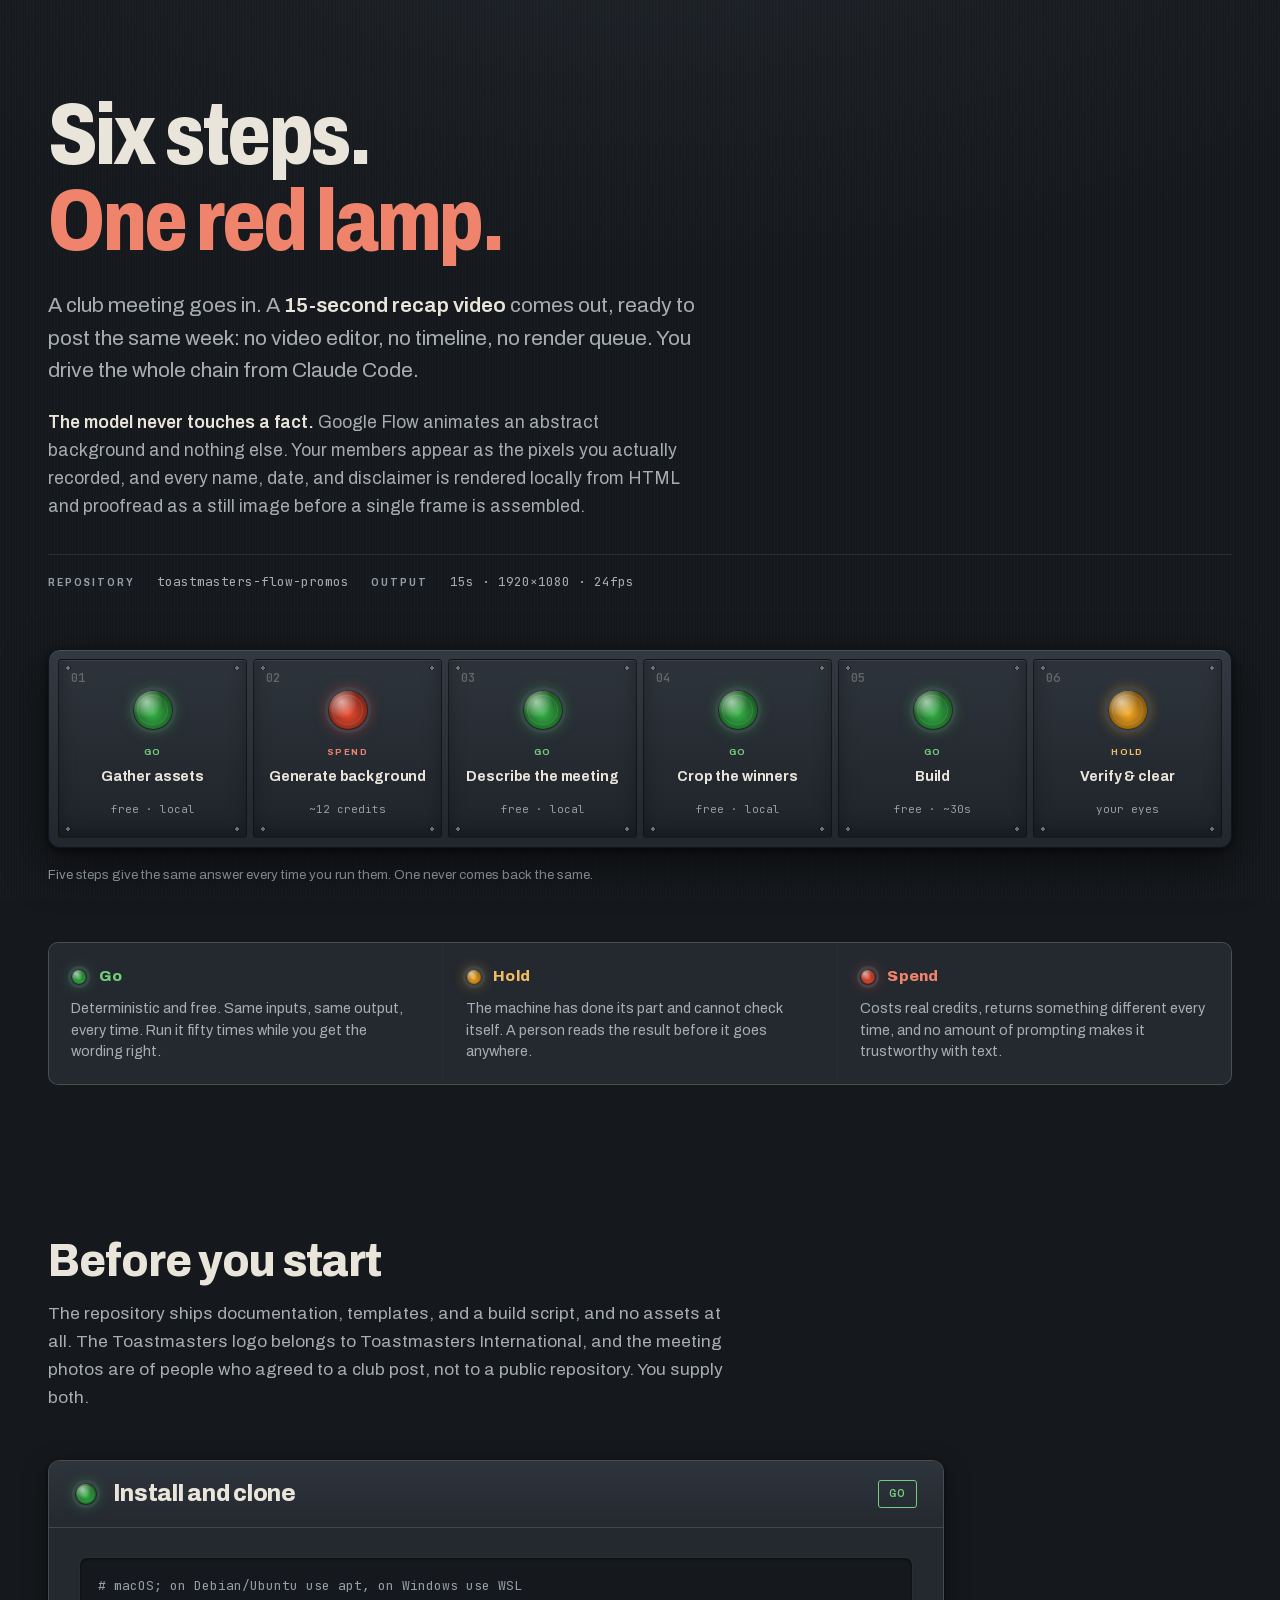
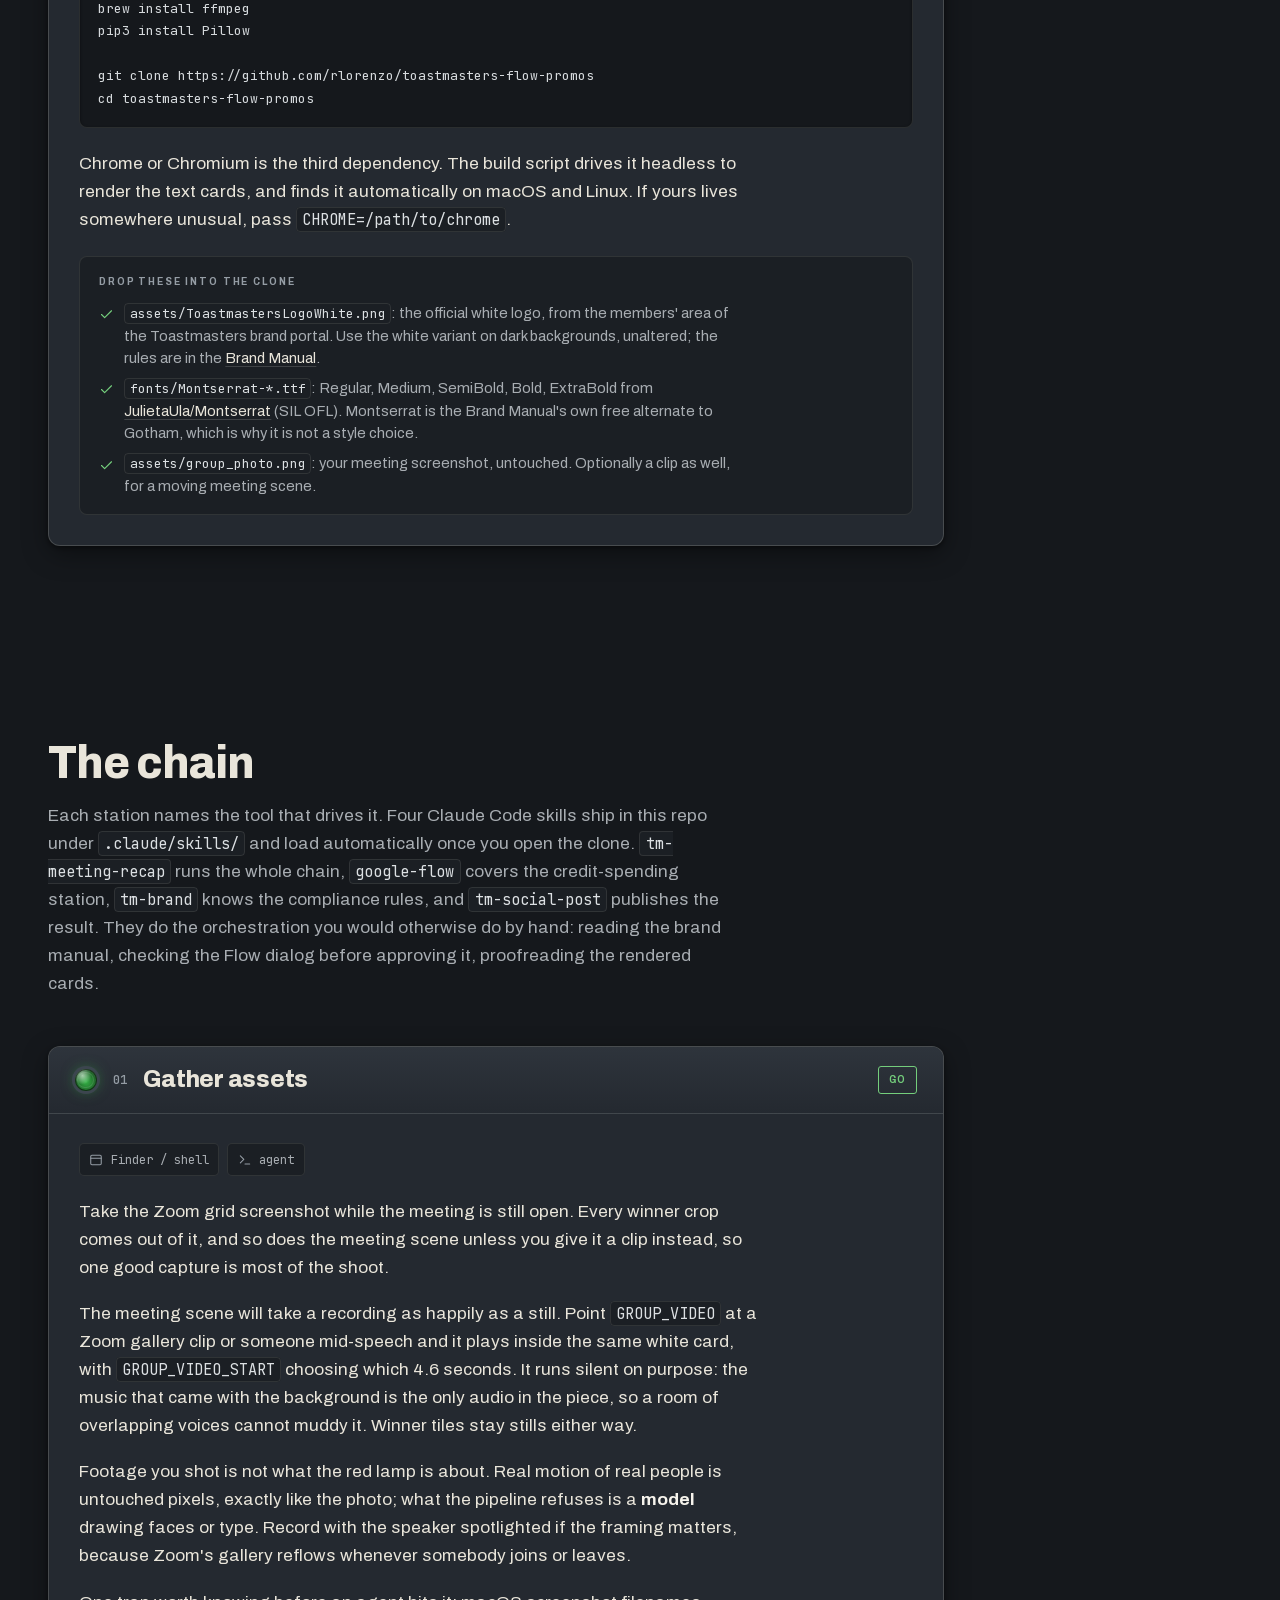
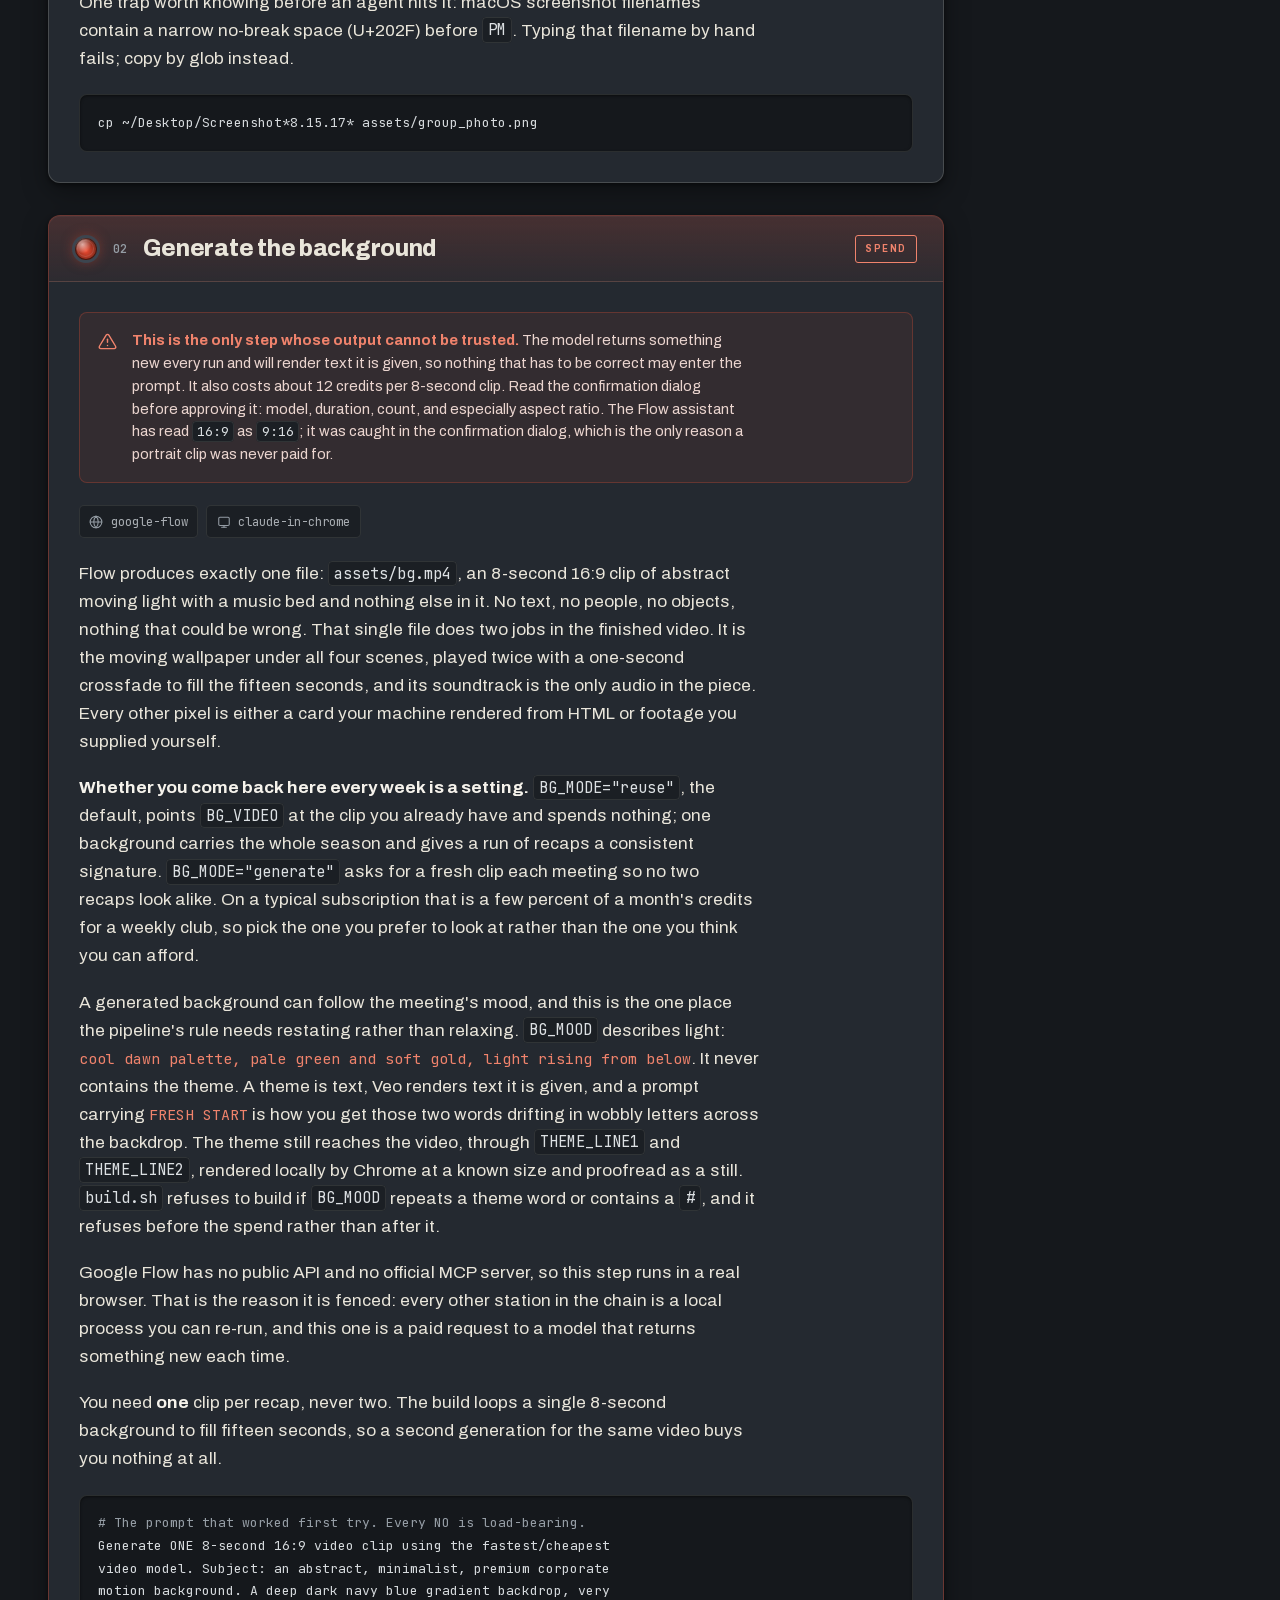
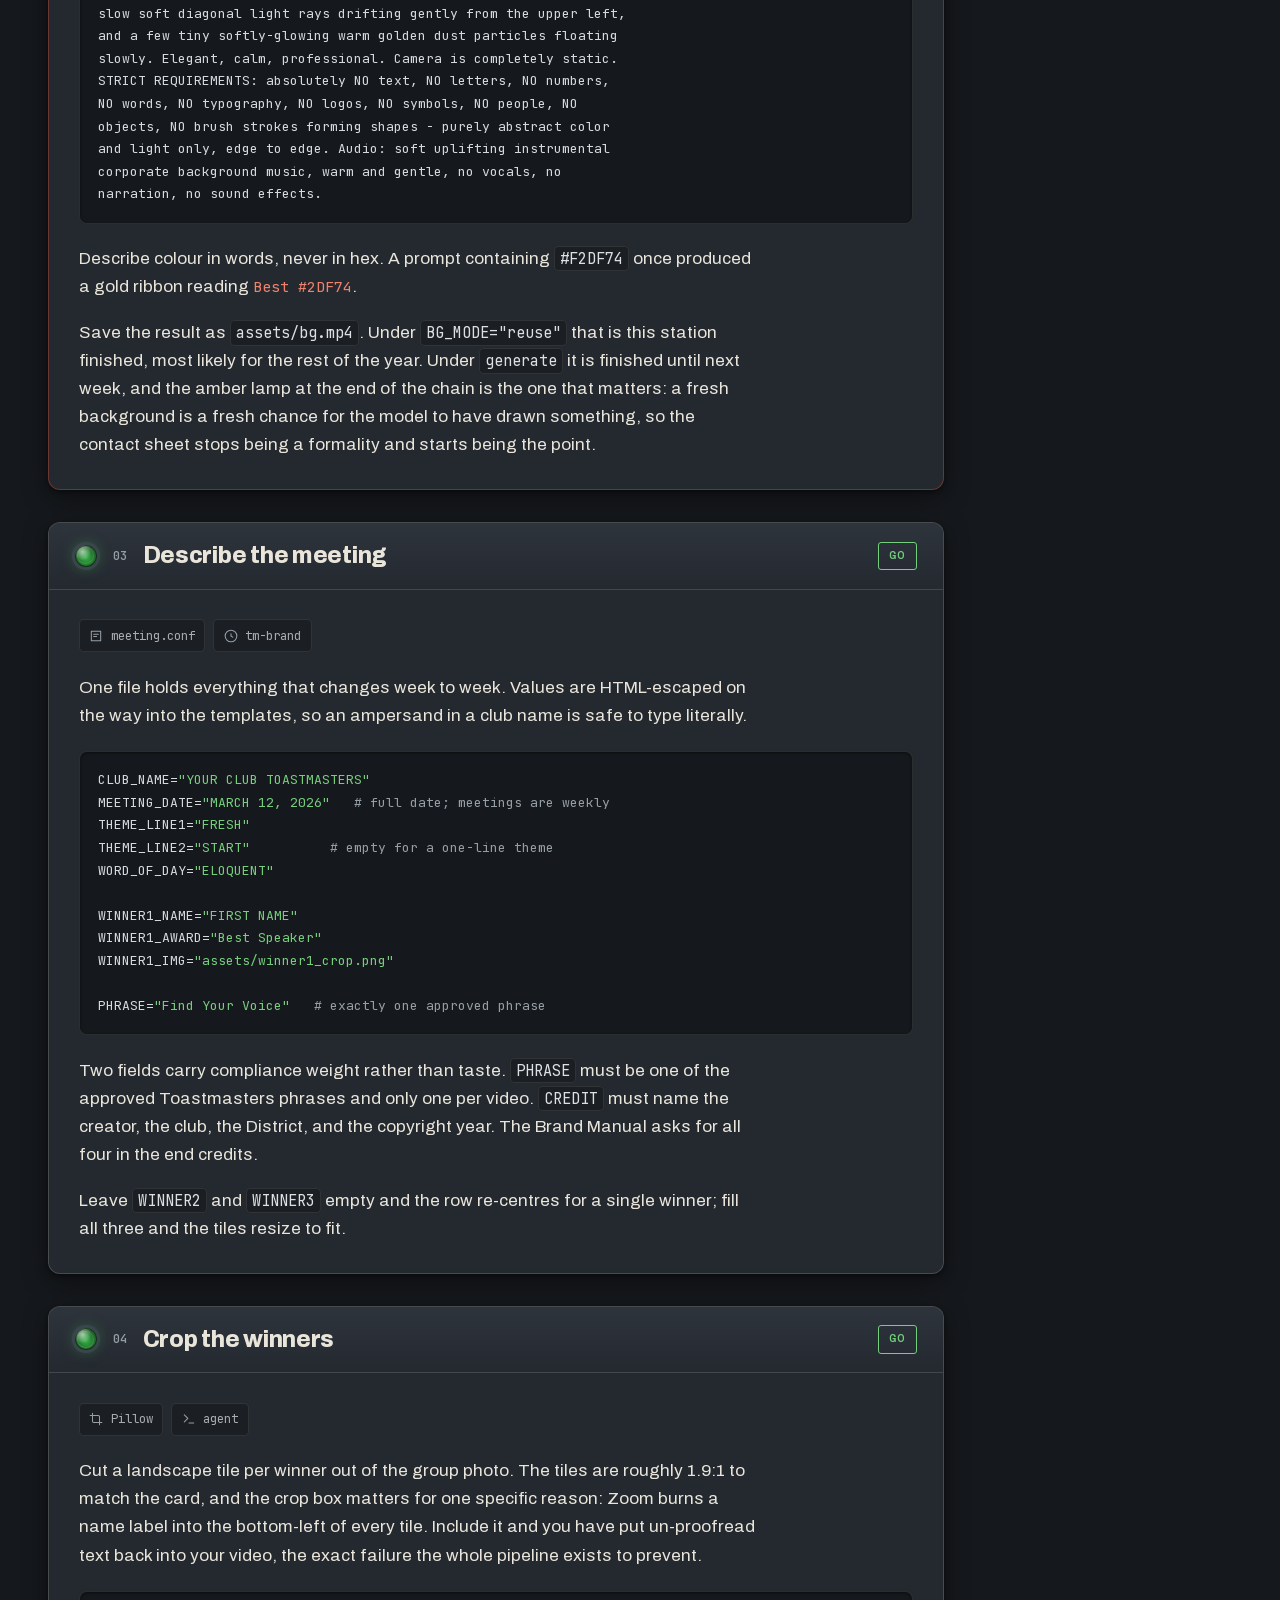
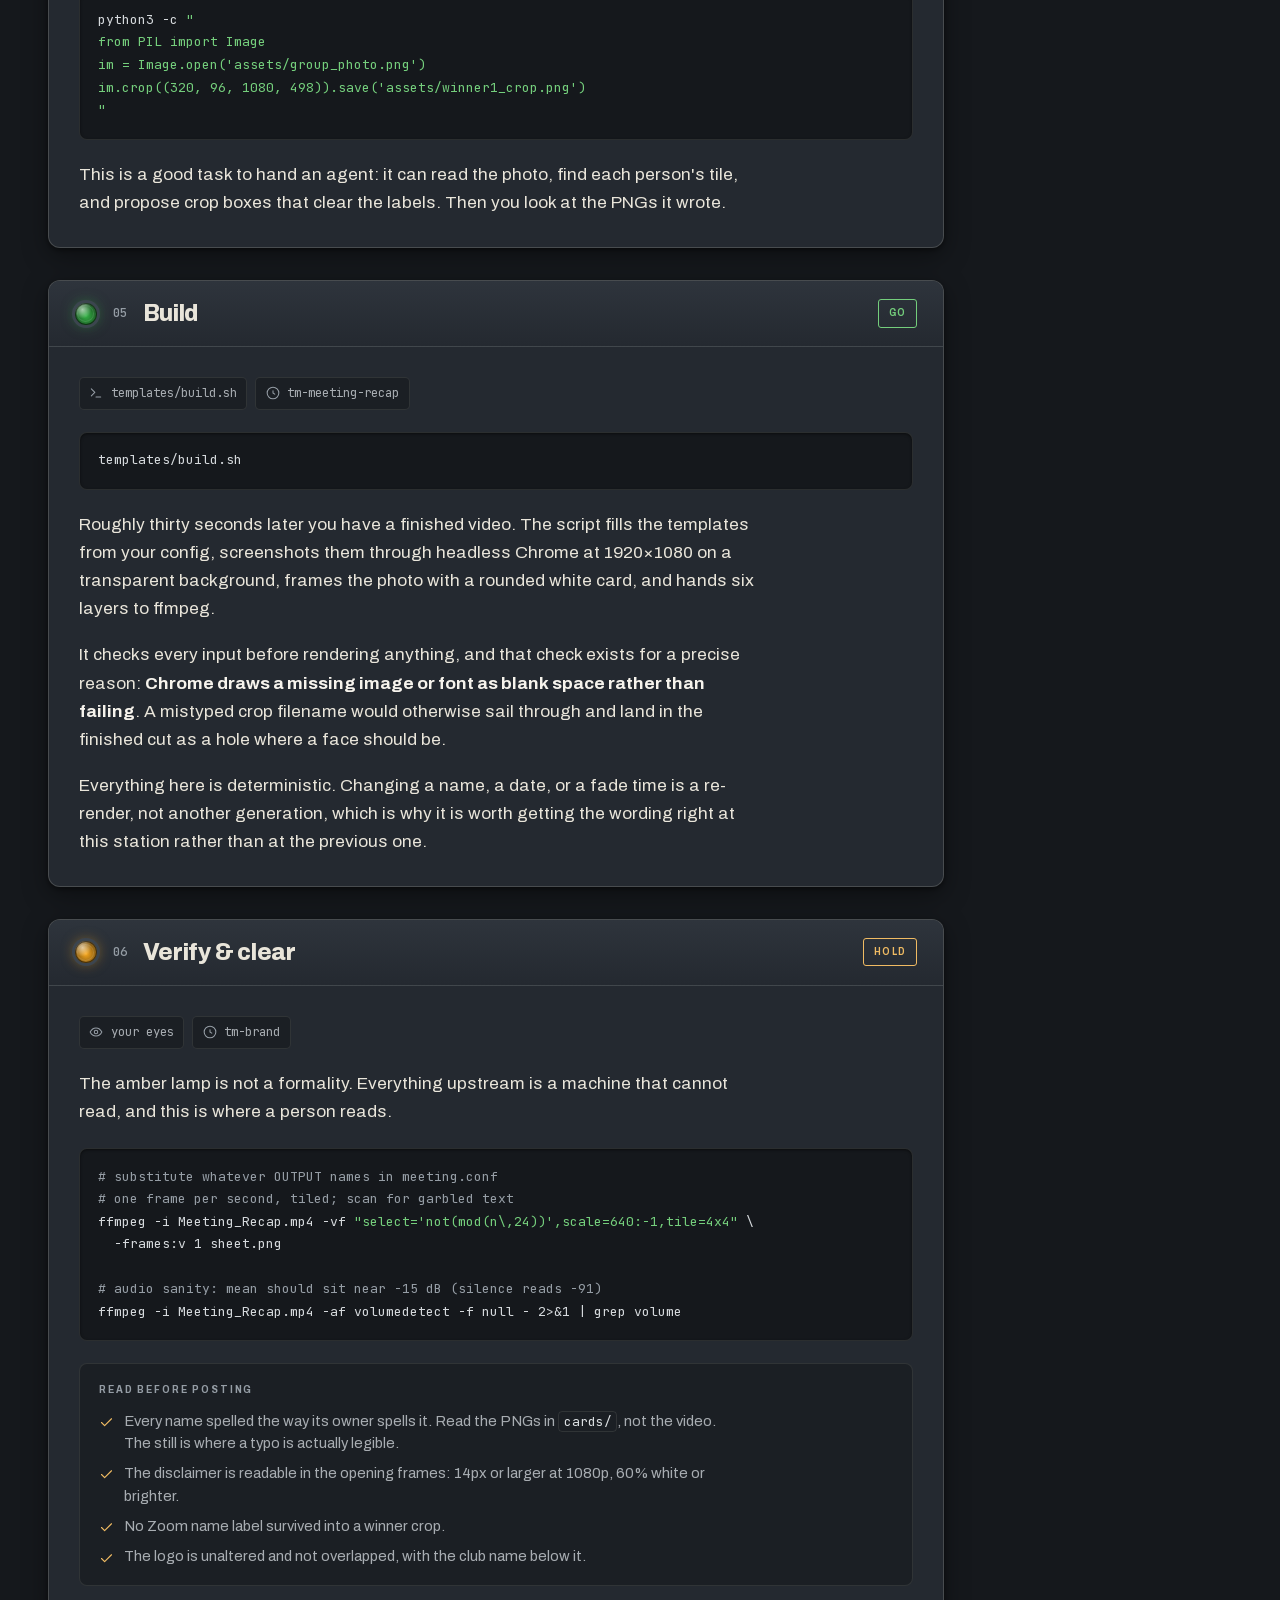
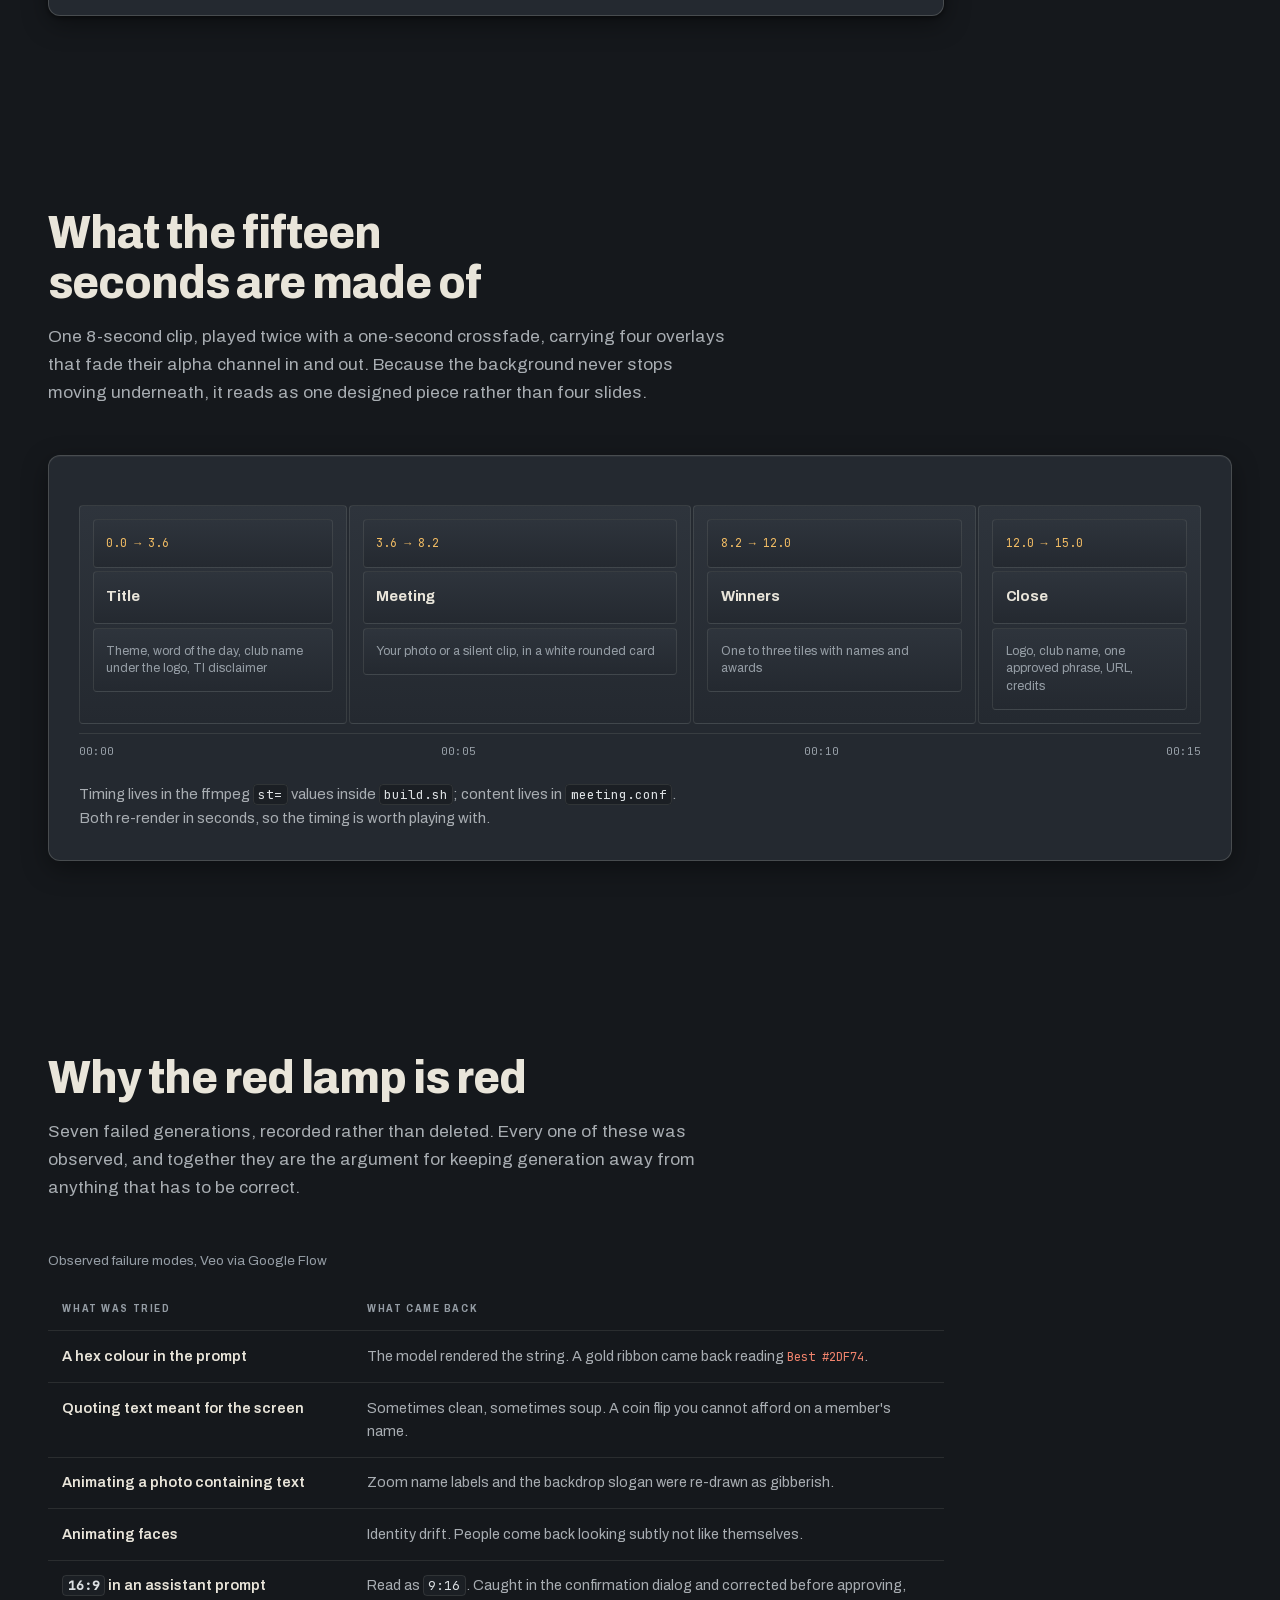
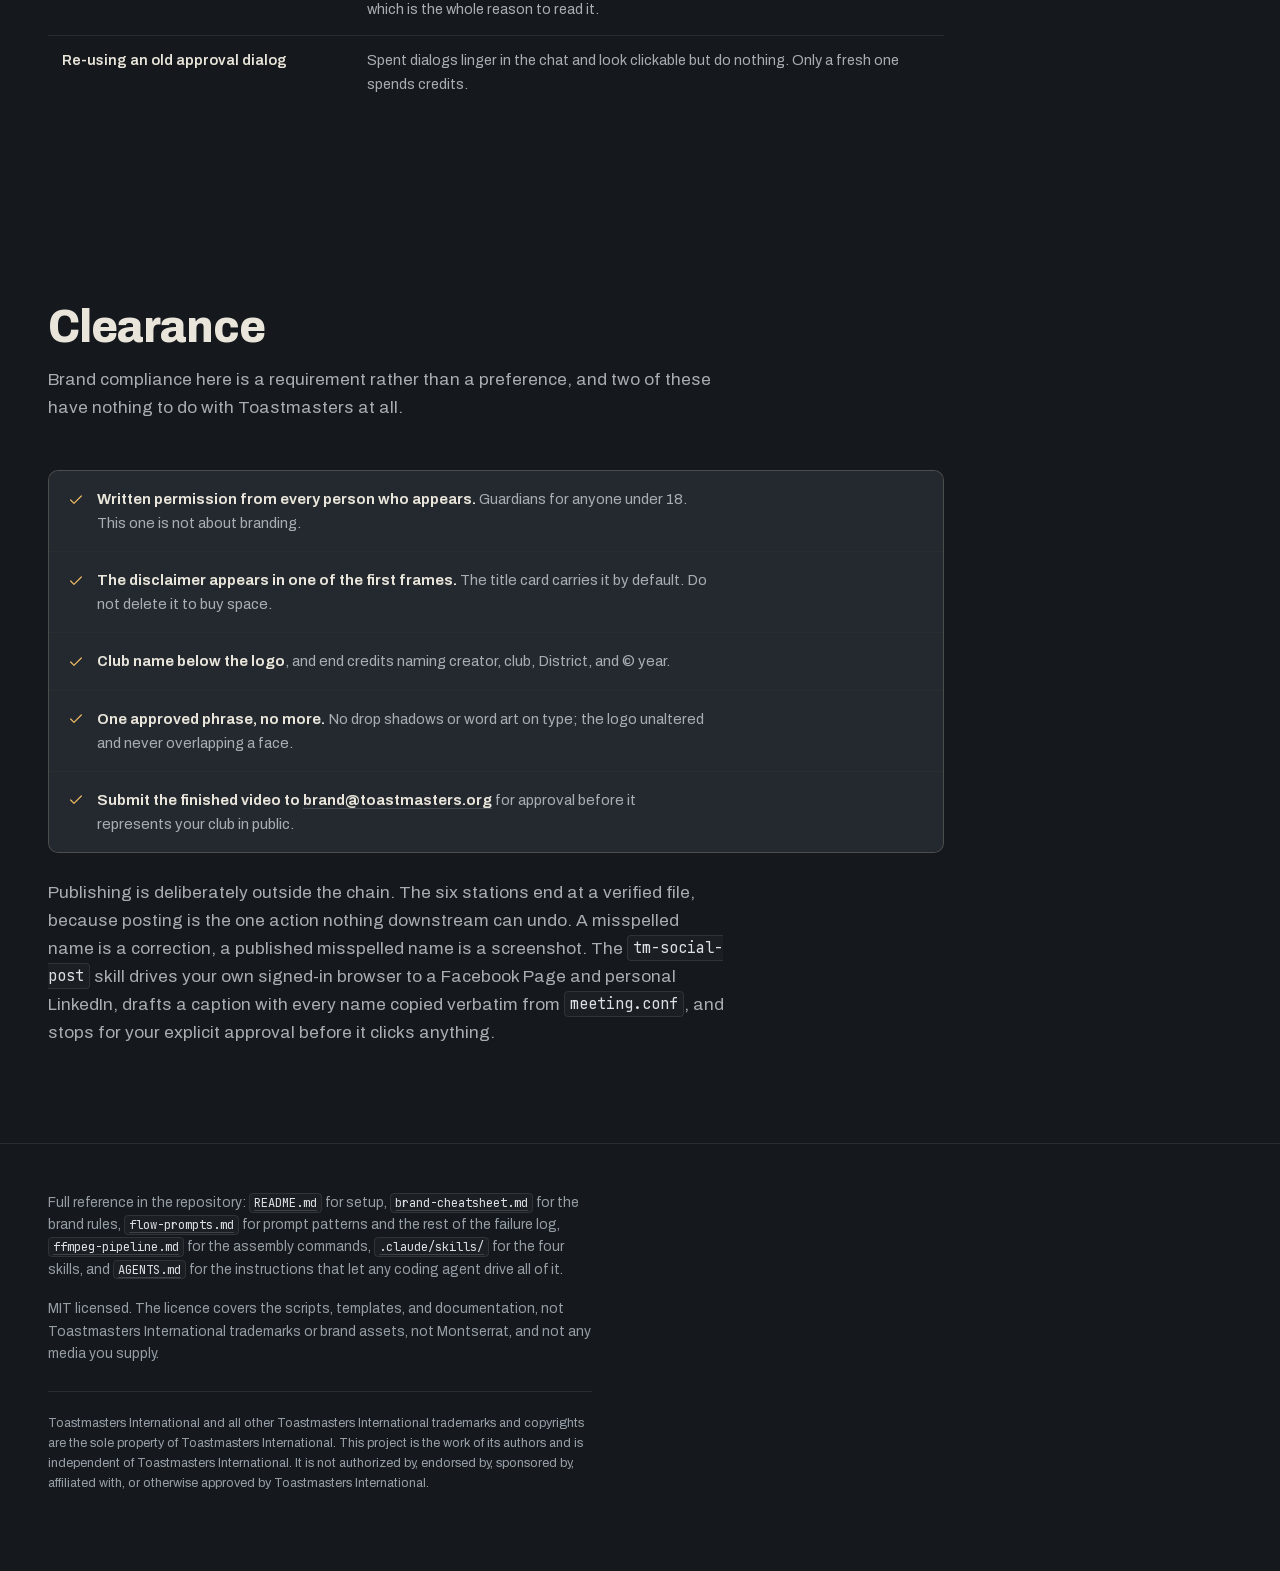
==== commit 7f306d2f: "Fix the walkthrough's measure, add a background policy, and add checks Three strands of work on the " ====
--- a/index.html
+++ b/index.html
@@ -3,7 +3,7 @@
 <head>
 <meta charset="utf-8">
 <meta name="viewport" content="width=device-width, initial-scale=1">
-<title>Signal Chain — building a Toastmasters recap video with Claude Code</title>
+<title>Signal Chain: building a Toastmasters recap video with Claude Code</title>
 <meta name="description" content="A step-by-step walkthrough of the toastmasters-flow-promos pipeline: which steps are free and deterministic, which need your eyes, and the one that spends credits.">
 <style>
 /* Archivo (wght+wdth variable) and JetBrains Mono, self-hosted from webfonts/.
@@ -11,15 +11,15 @@
    fonts/. Self-hosted because this page's primary viewing context is a clone,
    which may be offline; a CDN dependency would drop the silkscreen voice to
    Helvetica exactly where the page is most likely to be read. latin +
-   latin-ext only, normal styles only — the page uses no italics. */
+   latin-ext only, normal styles only, because the page uses no italics. Mono ships at
+   400 and 500 only: 700 was declared for a year and matched by no rule, so it
+   could never load. Add the face back if a rule ever asks for it. */
 @font-face{ font-family: 'Archivo'; font-style: normal; font-weight: 400 800; font-stretch: 62% 125%; font-display: swap; src: url(webfonts/Archivo-400-800-latin-ext.woff2) format('woff2'); unicode-range: U+0100-02BA, U+02BD-02C5, U+02C7-02CC, U+02CE-02D7, U+02DD-02FF, U+0304, U+0308, U+0329, U+1D00-1DBF, U+1E00-1E9F, U+1EF2-1EFF, U+2020, U+20A0-20AB, U+20AD-20C0, U+2113, U+2C60-2C7F, U+A720-A7FF; }
 @font-face{ font-family: 'Archivo'; font-style: normal; font-weight: 400 800; font-stretch: 62% 125%; font-display: swap; src: url(webfonts/Archivo-400-800-latin.woff2) format('woff2'); unicode-range: U+0000-00FF, U+0131, U+0152-0153, U+02BB-02BC, U+02C6, U+02DA, U+02DC, U+0304, U+0308, U+0329, U+2000-206F, U+20AC, U+2122, U+2191, U+2193, U+2212, U+2215, U+FEFF, U+FFFD; }
 @font-face{ font-family: 'JetBrains Mono'; font-style: normal; font-weight: 400; font-display: swap; src: url(webfonts/JetBrainsMono-400-latin-ext.woff2) format('woff2'); unicode-range: U+0100-02BA, U+02BD-02C5, U+02C7-02CC, U+02CE-02D7, U+02DD-02FF, U+0304, U+0308, U+0329, U+1D00-1DBF, U+1E00-1E9F, U+1EF2-1EFF, U+2020, U+20A0-20AB, U+20AD-20C0, U+2113, U+2C60-2C7F, U+A720-A7FF; }
 @font-face{ font-family: 'JetBrains Mono'; font-style: normal; font-weight: 400; font-display: swap; src: url(webfonts/JetBrainsMono-400-latin.woff2) format('woff2'); unicode-range: U+0000-00FF, U+0131, U+0152-0153, U+02BB-02BC, U+02C6, U+02DA, U+02DC, U+0304, U+0308, U+0329, U+2000-206F, U+20AC, U+2122, U+2191, U+2193, U+2212, U+2215, U+FEFF, U+FFFD; }
 @font-face{ font-family: 'JetBrains Mono'; font-style: normal; font-weight: 500; font-display: swap; src: url(webfonts/JetBrainsMono-500-latin-ext.woff2) format('woff2'); unicode-range: U+0100-02BA, U+02BD-02C5, U+02C7-02CC, U+02CE-02D7, U+02DD-02FF, U+0304, U+0308, U+0329, U+1D00-1DBF, U+1E00-1E9F, U+1EF2-1EFF, U+2020, U+20A0-20AB, U+20AD-20C0, U+2113, U+2C60-2C7F, U+A720-A7FF; }
 @font-face{ font-family: 'JetBrains Mono'; font-style: normal; font-weight: 500; font-display: swap; src: url(webfonts/JetBrainsMono-500-latin.woff2) format('woff2'); unicode-range: U+0000-00FF, U+0131, U+0152-0153, U+02BB-02BC, U+02C6, U+02DA, U+02DC, U+0304, U+0308, U+0329, U+2000-206F, U+20AC, U+2122, U+2191, U+2193, U+2212, U+2215, U+FEFF, U+FFFD; }
-@font-face{ font-family: 'JetBrains Mono'; font-style: normal; font-weight: 700; font-display: swap; src: url(webfonts/JetBrainsMono-700-latin-ext.woff2) format('woff2'); unicode-range: U+0100-02BA, U+02BD-02C5, U+02C7-02CC, U+02CE-02D7, U+02DD-02FF, U+0304, U+0308, U+0329, U+1D00-1DBF, U+1E00-1E9F, U+1EF2-1EFF, U+2020, U+20A0-20AB, U+20AD-20C0, U+2113, U+2C60-2C7F, U+A720-A7FF; }
-@font-face{ font-family: 'JetBrains Mono'; font-style: normal; font-weight: 700; font-display: swap; src: url(webfonts/JetBrainsMono-700-latin.woff2) format('woff2'); unicode-range: U+0000-00FF, U+0131, U+0152-0153, U+02BB-02BC, U+02C6, U+02DA, U+02DC, U+0304, U+0308, U+0329, U+2000-206F, U+20AC, U+2122, U+2191, U+2193, U+2212, U+2215, U+FEFF, U+FFFD; }
 /* ============================================================
    SIGNAL LAMP CONSOLE
    The Toastmasters timing light as a documentation grammar.
@@ -28,6 +28,8 @@
    ============================================================ */
 
 :root{
+  color-scheme:dark;   /* the page is unconditionally dark; tell the UA so scrollbars match */
+
   /* Housing: warm graphite, the colour of enamelled equipment */
   --housing-deep:#15181C;
   --housing:#1B1F24;
@@ -37,18 +39,54 @@
   --hairline:rgba(233,229,218,.10);
   --hairline-strong:rgba(233,229,218,.18);
 
+  /* Console frame and station plates: the metal the panels bolt onto */
+  --frame-hi:#333942;     --frame-lo:#22272E;    --frame-edge:#11141A;
+  --plate-lo:#1F242A;
+  --plate-hover-hi:#3A424C; --plate-hover-lo:#242A31;
+  --fastener:#666E79;     /* screw heads; appears nowhere else */
+
   /* Silkscreen */
   --ink:#E9E5DA;
+  --ink-bright:#F6F3EC;  /* strong emphasis only; the brightest value on the page */
   --ink-dim:#A8ADB2;
   --ink-faint:#959DA5;   /* content-carrying: must clear AA on --panel */
+  --ink-stamp:rgba(233,229,218,.3);  /* ornament only: the station ordinal, which
+                                        repeats at full contrast in its step head */
+
+  /* Specialist inks, one surface each */
+  --code-ink:#D5D9DC;
+  --inline-code-ink:#DCE0E3;
+  --warn-ink:#EBD5CF;
 
   /* Signal states: lens colour, and a lightened tint for type */
   --go-lens:#3FA34D;      --go-ink:#74CE7C;    --go-glow:rgba(63,163,77,.55);
   --hold-lens:#E0A032;    --hold-ink:#F0BB63;  --hold-glow:rgba(224,160,50,.55);
   --spend-lens:#CE4B36;   --spend-ink:#F0836C; --spend-glow:rgba(206,75,54,.55);
 
+  /* Spend surfaces: --spend-lens at alpha. The only step that earns tinted metal. */
+  --spend-border:rgba(206,75,54,.42);
+  --spend-head-hi:rgba(206,75,54,.20);
+  --spend-head-lo:rgba(206,75,54,.05);
+  --spend-fill:rgba(206,75,54,.09);
+  --spend-edge:rgba(206,75,54,.32);
+
+  /* The machining alphas. Every shadow and inset highlight on the page comes
+     from these two ramps; they are system tokens, not one-off values. */
+  --shade-28:rgba(0,0,0,.28);   --shade-38:rgba(0,0,0,.38);
+  --shade-45:rgba(0,0,0,.45);   --shade-50:rgba(0,0,0,.5);
+  --shade-55:rgba(0,0,0,.55);   --shade-70:rgba(0,0,0,.7);
+  --light-014:rgba(255,255,255,.014); --light-045:rgba(255,255,255,.045);
+  --light-075:rgba(255,255,255,.075); --light-10:rgba(255,255,255,.10);
+  --light-11:rgba(255,255,255,.11);   --light-22:rgba(255,255,255,.22);
+  --light-55:rgba(255,255,255,.55);
+  --overhead-glow:rgba(120,140,160,.10);  /* the room's single light source */
+
+  /* Two widths, and the difference is load-bearing. Instruments (the rail, the
+     legend, the timeline readout) span the full shell because they are read
+     across. Anything read as sentences sits in --column, which is sized so the
+     68ch measure nearly fills its panel instead of ragging out mid-box. */
   --measure:68ch;
-  --step:clamp(1rem,.72rem + 1.4vw,1.5rem);
+  --column:56rem;
 
   --sans:'Archivo','Helvetica Neue',Helvetica,Arial,sans-serif;
   --mono:'JetBrains Mono',ui-monospace,'SF Mono',Menlo,Consolas,monospace;
@@ -73,13 +111,15 @@
 body::before{
   content:'';position:fixed;inset:0;pointer-events:none;z-index:0;
   background:
-    repeating-linear-gradient(90deg,rgba(255,255,255,.014) 0 1px,transparent 1px 3px),
-    radial-gradient(120% 70% at 50% -10%,rgba(120,140,160,.10),transparent 60%);
+    repeating-linear-gradient(90deg,var(--light-014) 0 1px,transparent 1px 3px),
+    radial-gradient(120% 70% at 50% -10%,var(--overhead-glow),transparent 60%);
 }
 main,header,footer{position:relative;z-index:1}
 
 .shell{width:min(100% - 2.5rem,74rem);margin-inline:auto}
-.prose{max-width:var(--measure)}
+/* Everything read as sentences. Left-aligned inside the shell, so the space it
+   leaves is composition outside a container rather than a void inside one. */
+.column{max-width:var(--column)}
 
 h1,h2,h3{font-weight:800;line-height:1.08;letter-spacing:-.022em;text-wrap:balance;margin:0}
 h1{font-size:clamp(2.7rem,1.7rem + 4.7vw,5.6rem);font-variation-settings:'wdth' 78;letter-spacing:-.028em;line-height:.98}
@@ -88,9 +128,13 @@
 p{margin:0 0 1.05em}
 a{color:var(--ink);text-decoration-color:var(--hairline-strong);text-underline-offset:.22em;text-decoration-thickness:1px}
 a:hover{text-decoration-color:currentColor}
-strong{font-weight:700;color:#F6F3EC}
-
-/* Silkscreened plate lettering — equipment labels, never a heading kicker */
+/* One focus treatment for every link on the page. Without this, text links fall
+   back to the UA ring, a blue that is both a fourth chroma on a three-colour
+   page and only ~3:1 against the housing. */
+a:focus-visible{outline:2px solid var(--ink);outline-offset:2px;border-radius:3px}
+strong{font-weight:700;color:var(--ink-bright)}
+
+/* Silkscreened plate lettering: equipment labels, never a heading kicker */
 .plate{
   font-size:.685rem;font-weight:700;letter-spacing:.17em;text-transform:uppercase;
   font-variation-settings:'wdth' 84;color:var(--ink-faint);
@@ -102,13 +146,13 @@
   position:relative;flex:none;
   width:var(--d,22px);height:var(--d,22px);border-radius:50%;
   background:
-    radial-gradient(circle at 34% 30%,rgba(255,255,255,.55),rgba(255,255,255,0) 42%),
+    radial-gradient(circle at 34% 30%,var(--light-55),rgba(255,255,255,0) 42%),
     radial-gradient(circle at 50% 58%,var(--lens),color-mix(in srgb,var(--lens) 45%,#000) 78%);
   box-shadow:
-    inset 0 0 0 1px rgba(0,0,0,.55),
-    inset 0 1px 2px rgba(255,255,255,.22),
+    inset 0 0 0 1px var(--shade-55),
+    inset 0 1px 2px var(--light-22),
     0 0 0 3px var(--bezel),
-    0 1px 1px rgba(0,0,0,.7),
+    0 1px 1px var(--shade-70),
     0 0 var(--bloom,0px) var(--glow);
   /* Lit is the default: a lamp must never depend on JS to read correctly. */
   filter:saturate(var(--sat,1.18)) brightness(var(--bright,1.06));
@@ -116,7 +160,7 @@
 }
 .lamp::after{ /* lens fresnel ring */
   content:'';position:absolute;inset:12%;border-radius:50%;
-  box-shadow:inset 0 0 0 1px rgba(255,255,255,.10);
+  box-shadow:inset 0 0 0 1px var(--light-10);
 }
 .lamp{--bloom:14px}
 
@@ -133,56 +177,62 @@
 .is-lit .lamp{animation:energize 1.05s var(--ease) both}
 
 /* ---------------- Masthead ---------------- */
-.masthead{padding:clamp(3.5rem,2rem + 7vw,7.5rem) 0 clamp(2rem,1rem + 3vw,3.5rem)}
+/* Top padding is tuned so the whole six-lamp rail clears a 900px laptop fold.
+   Seeing all six lamps at once is the page's argument. Check it before growing
+   anything in the masthead. */
+.masthead{padding:clamp(3rem,1.8rem + 5.6vw,5.75rem) 0 clamp(2rem,1rem + 3vw,3.5rem)}
 .masthead h1 span{display:block}
 .masthead h1 .lit{color:var(--spend-ink)}
 .lede{font-size:clamp(1.08rem,1rem + .5vw,1.32rem);color:var(--ink-dim);max-width:56ch;margin-top:1.6rem;line-height:1.55}
 .lede b{color:var(--ink);font-weight:600}
+/* The standfirst states what the thing is; this one states why it can be trusted.
+   Promise, then proof, so it steps down a size rather than repeating the weight. */
+.lede-proof{font-size:clamp(1rem,.97rem + .16vw,1.1rem);max-width:64ch;margin-top:1rem;line-height:1.6}
 
 .origin{
   display:flex;flex-wrap:wrap;gap:.55rem 1.4rem;align-items:baseline;
-  margin-top:2.4rem;padding-top:1.1rem;border-top:1px solid var(--hairline);
+  margin-top:2rem;padding-top:1.1rem;border-top:1px solid var(--hairline);
 }
 .origin code{font-family:var(--mono);font-size:.8rem;color:var(--ink-dim)}
 
 /* ---------------- Signal rail ---------------- */
-.rail-wrap{margin:clamp(2.5rem,1.5rem + 4vw,4.5rem) 0 0}
+.rail-wrap{margin:clamp(2.25rem,1.45rem + 3.2vw,3.5rem) 0 0;display:block}
 /* A bolted instrument panel: plates fastened to a frame that shows between them */
 .rail{
   position:relative;display:grid;gap:6px;
   grid-template-columns:repeat(6,1fr);
   padding:9px;border-radius:12px;
-  background:linear-gradient(180deg,#333942,#22272E);
-  border:1px solid #11141A;
+  background:linear-gradient(180deg,var(--frame-hi),var(--frame-lo));
+  border:1px solid var(--frame-edge);
   box-shadow:
-    inset 0 1px 0 rgba(255,255,255,.11),
-    0 16px 44px rgba(0,0,0,.5),
-    0 3px 8px rgba(0,0,0,.55);
+    inset 0 1px 0 var(--light-11),
+    0 16px 44px var(--shade-50),
+    0 3px 8px var(--shade-55);
 }
 .station{
   position:relative;border-radius:4px;
-  background:linear-gradient(180deg,var(--panel-hi),#1F242A);
-  border:1px solid rgba(0,0,0,.5);
-  box-shadow:inset 0 1px 0 rgba(255,255,255,.075),inset 0 -8px 18px rgba(0,0,0,.28);
+  background:linear-gradient(180deg,var(--panel-hi),var(--plate-lo));
+  border:1px solid var(--shade-50);
+  box-shadow:inset 0 1px 0 var(--light-075),inset 0 -8px 18px var(--shade-28);
   padding:1.7rem .8rem 1.15rem;
   display:flex;flex-direction:column;align-items:center;gap:.5rem;
   color:inherit;font:inherit;text-decoration:none;cursor:pointer;
   transition:background .3s var(--ease);
 }
-.station:hover,.station:focus-visible{background:linear-gradient(180deg,#3A424C,#242A31)}
+.station:hover,.station:focus-visible{background:linear-gradient(180deg,var(--plate-hover-hi),var(--plate-hover-lo))}
 .station:focus-visible{outline:2px solid var(--ink);outline-offset:2px}
 /* Fasteners, top and bottom of every plate */
 .station::before,.station::after{
   content:'';position:absolute;left:7px;right:7px;height:4px;pointer-events:none;
   background:
-    radial-gradient(circle at 2px 50%,#666E79 0 1.8px,rgba(0,0,0,.55) 2px 2.6px,transparent 2.7px),
-    radial-gradient(circle at calc(100% - 2px) 50%,#666E79 0 1.8px,rgba(0,0,0,.55) 2px 2.6px,transparent 2.7px);
+    radial-gradient(circle at 2px 50%,var(--fastener) 0 1.8px,var(--shade-55) 2px 2.6px,transparent 2.7px),
+    radial-gradient(circle at calc(100% - 2px) 50%,var(--fastener) 0 1.8px,var(--shade-55) 2px 2.6px,transparent 2.7px);
 }
 .station::before{top:6px}
 .station::after{bottom:6px}
 .station .num{
   position:absolute;top:.5rem;left:.75rem;
-  font-family:var(--mono);font-size:.78rem;font-weight:500;color:rgba(233,229,218,.3);
+  font-family:var(--mono);font-size:.78rem;font-weight:500;color:var(--ink-stamp);
 }
 .station .lamp{--d:40px;margin:.2rem 0 .35rem}
 .station .name{font-weight:700;font-size:.88rem;line-height:1.24;letter-spacing:-.01em;text-align:center}
@@ -212,9 +262,10 @@
 /* ---------------- Step panels ---------------- */
 .steps{display:flex;flex-direction:column;gap:clamp(1.25rem,.8rem + 1.5vw,2rem)}
 .step{
+  max-width:var(--column);
   border:1px solid var(--hairline-strong);border-radius:12px;overflow:hidden;
   background:var(--panel);
-  box-shadow:0 1px 0 rgba(255,255,255,.045) inset,0 8px 26px rgba(0,0,0,.38),0 2px 5px rgba(0,0,0,.45);
+  box-shadow:0 1px 0 var(--light-045) inset,0 8px 26px var(--shade-38),0 2px 5px var(--shade-45);
   scroll-margin-top:2rem;
 }
 .step-head{
@@ -252,12 +303,12 @@
 pre{
   margin:1.35rem 0;padding:1.05rem 1.15rem;overflow-x:auto;
   background:var(--housing-deep);border:1px solid var(--hairline);border-radius:8px;
-  font-family:var(--mono);font-size:.82rem;line-height:1.72;color:#D5D9DC;
-  box-shadow:inset 0 1px 3px rgba(0,0,0,.5);
+  font-family:var(--mono);font-size:.82rem;line-height:1.72;color:var(--code-ink);
+  box-shadow:inset 0 1px 3px var(--shade-50);
 }
 pre .c{color:var(--ink-faint)}
 pre .p{color:var(--go-ink)}
-code{font-family:var(--mono);font-size:.88em;color:#DCE0E3}
+code{font-family:var(--mono);font-size:.88em;color:var(--inline-code-ink)}
 p code,li code,td code{background:var(--housing);border:1px solid var(--hairline);border-radius:4px;padding:.08em .34em}
 
 .check{
@@ -268,27 +319,29 @@
 .check .plate{display:block;margin-bottom:.7rem}
 .check li{display:flex;gap:.65rem;align-items:flex-start;font-size:.92rem;color:var(--ink-dim);line-height:1.52}
 .check li + li{margin-top:.5rem}
+.check li > span{max-width:var(--measure)}
 .check svg{width:15px;height:15px;flex:none;margin-top:.32rem;color:var(--go-ink)}
 .hold .check svg{color:var(--hold-ink)}
 
 /* The one hazardous station gets real weight, not a coloured border */
-.step.spend{border-color:rgba(206,75,54,.42)}
-.step.spend .step-head{background:linear-gradient(180deg,rgba(206,75,54,.20),rgba(206,75,54,.05))}
+.step.spend{border-color:var(--spend-border)}
+.step.spend .step-head{background:linear-gradient(180deg,var(--spend-head-hi),var(--spend-head-lo))}
 .warn{
   display:flex;gap:.9rem;align-items:flex-start;
   margin:0 0 1.4rem;padding:1rem 1.15rem;border-radius:8px;
-  background:rgba(206,75,54,.09);border:1px solid rgba(206,75,54,.32);
+  background:var(--spend-fill);border:1px solid var(--spend-edge);
 }
 .warn svg{width:19px;height:19px;flex:none;margin-top:.15rem;color:var(--spend-ink)}
-.warn p{margin:0;font-size:.92rem;line-height:1.55;color:#EBD5CF}
+.warn p{margin:0;max-width:var(--measure);font-size:.92rem;line-height:1.55;color:var(--warn-ink)}
 .warn strong{color:var(--spend-ink)}
 
 /* ---------------- Timeline readout ---------------- */
 .readout{
   border:1px solid var(--hairline-strong);border-radius:12px;background:var(--panel);
   padding:clamp(1.25rem,.9rem + 1.2vw,2rem);
-  box-shadow:0 1px 0 rgba(255,255,255,.045) inset,0 8px 26px rgba(0,0,0,.38);
-}
+  box-shadow:0 1px 0 var(--light-045) inset,0 8px 26px var(--shade-38);
+}
+.readout .note{margin:1.4rem 0 0;max-width:var(--measure);color:var(--ink-dim);font-size:.92rem}
 .tl{display:grid;gap:2px;margin:1.2rem 0 .55rem;grid-template-columns:3.6fr 4.6fr 3.8fr 3fr}
 .tl div{
   background:linear-gradient(180deg,var(--panel-hi),var(--panel));
@@ -307,18 +360,24 @@
 .faults td:first-child{color:var(--ink);font-weight:600;width:34%}
 .faults td:last-child{color:var(--ink-dim)}
 .faults tr:last-child td{border-bottom:0}
-.faults .q{color:var(--spend-ink);font-family:var(--mono);font-size:.86em}
+/* Quoted machine output: what the model actually gave back, or a literal string
+   headed for a prompt. Global, not table-scoped: step 2's prose quotes output too,
+   and scoping this to .faults meant those quotes silently rendered as plain body. */
+.q{color:var(--spend-ink);font-family:var(--mono);font-size:.86em}
 
 /* ---------------- Clearance ---------------- */
 .clear-list{margin:0;padding:0;list-style:none;display:grid;gap:1px;background:var(--hairline);
   border:1px solid var(--hairline-strong);border-radius:10px;overflow:hidden}
 .clear-list li{background:var(--panel);padding:1rem 1.2rem;display:flex;gap:.8rem;align-items:flex-start;font-size:.93rem;color:var(--ink-dim)}
+.clear-list li > span{max-width:var(--measure)}
 .clear-list svg{width:16px;height:16px;flex:none;margin-top:.28rem;color:var(--hold-ink)}
 .clear-list b{color:var(--ink);font-weight:650}
+.clear-note{margin:1.6rem 0 0;max-width:var(--measure);color:var(--ink-dim)}
 
 /* ---------------- Footer ---------------- */
 footer{border-top:1px solid var(--hairline);padding:3rem 0 4rem;color:var(--ink-faint);font-size:.86rem}
 footer p{max-width:var(--measure)}
+footer .licence{margin-top:1.1rem}
 footer .disclaim{margin-top:1.6rem;padding-top:1.3rem;border-top:1px solid var(--hairline);font-size:.79rem;line-height:1.6}
 
 @media (max-width:860px){
@@ -330,8 +389,11 @@
   .tl{grid-template-columns:1fr}
   .faults td:first-child{width:auto}
   .faults thead{position:absolute;left:-9999px}
+  /* Changing display on table parts drops the row/column association from the
+     a11y tree, which is why the markup carries explicit table roles. */
   .faults td{display:block;border-bottom:0;padding:.25rem .9rem}
   .faults tr{display:block;border-bottom:1px solid var(--hairline);padding:.7rem 0}
+  .faults tr:last-child{border-bottom:0}   /* the rule moved from td to tr; so does the exception */
 }
 @media (prefers-reduced-motion:reduce){
   *{animation-duration:.01ms !important;animation-iteration-count:1 !important;transition-duration:.01ms !important}
@@ -344,7 +406,7 @@
 THESIS: A recap video is six steps, and exactly one of them can lie to you; the page
 refuses the docs-sidebar arrangement that flattens all six into equals.
 OWN-WORLD: The Toastmasters timing light. Warm graphite housing, ivory silkscreen
-lettering, three lamp lenses — green, amber, red — as the only colour, each carrying a
+lettering, three lamp lenses (green, amber, red) as the only colour, each carrying a
 literal state. Machined panels with real offset shadow; Archivo silkscreen, JetBrains
 Mono for anything executable.
 STORY: A club officer sees one red lamp in a six-lamp chain, understands that generation
@@ -358,10 +420,13 @@
 <header class="masthead">
   <div class="shell">
     <h1><span>Six steps.</span><span class="lit">One red lamp.</span></h1>
-    <p class="lede">Google Flow animates the background, where there is nothing to
-    misspell. Everything that has to be exact — names, dates, the disclaimer
-    Toastmasters requires in your opening frames — is rendered locally from HTML and
-    <b>proofread as a still image</b> before a single frame is assembled.</p>
+    <p class="lede">A club meeting goes in. A <b>15-second recap video</b> comes out,
+    ready to post the same week: no video editor, no timeline, no render queue. You
+    drive the whole chain from Claude Code.</p>
+    <p class="lede lede-proof"><b>The model never touches a fact.</b> Google Flow
+    animates an abstract background and nothing else. Your members appear as the pixels
+    you actually recorded, and every name, date, and disclaimer is rendered locally from
+    HTML and proofread as a still image before a single frame is assembled.</p>
 
     <div class="origin">
       <span class="plate">Repository</span>
@@ -370,7 +435,7 @@
       <code>15s · 1920×1080 · 24fps</code>
     </div>
 
-    <div class="rail-wrap">
+    <nav class="rail-wrap" aria-label="The six steps">
       <div class="rail">
         <a class="station go" href="#s1">
           <span class="num">01</span><span class="lamp" aria-hidden="true"></span>
@@ -403,8 +468,8 @@
           <span class="cost">your eyes</span>
         </a>
       </div>
-      <p class="rail-caption">Five steps you can run again for nothing. One you cannot take back.</p>
-    </div>
+      <p class="rail-caption">Five steps give the same answer every time you run them. One never comes back the same.</p>
+    </nav>
 
     <div class="legend">
       <div class="go">
@@ -425,11 +490,11 @@
 
 <main>
 
-<section>
+<section aria-labelledby="h-before">
   <div class="shell">
     <div class="sec-head">
-      <h2>Before you start</h2>
-      <p>The repository ships documentation, templates, and a build script — and no assets
+      <h2 id="h-before">Before you start</h2>
+      <p>The repository ships documentation, templates, and a build script, and no assets
       at all. The Toastmasters logo belongs to Toastmasters International, and the meeting
       photos are of people who agreed to a club post, not to a public repository. You
       supply both.</p>
@@ -448,15 +513,15 @@
 
 git clone https://github.com/rlorenzo/toastmasters-flow-promos
 cd toastmasters-flow-promos</pre>
-        <p>Chrome or Chromium is the third dependency — the build script drives it headless
+        <p>Chrome or Chromium is the third dependency. The build script drives it headless
         to render the text cards, and finds it automatically on macOS and Linux. If yours
         lives somewhere unusual, pass <code>CHROME=/path/to/chrome</code>.</p>
         <div class="check">
           <span class="plate">Drop these into the clone</span>
           <ul>
-            <li><svg viewBox="0 0 24 24" fill="none" stroke="currentColor" stroke-width="1.8" stroke-linecap="round" stroke-linejoin="round"><path d="M20 6L9 17l-5-5"/></svg><span><code>assets/ToastmastersLogoWhite.png</code> — the official white logo, from the members' area of the Toastmasters brand portal. Use the white variant on dark backgrounds, unaltered; the rules are in the <a href="https://content.toastmasters.org/image/upload/02330-001-0001-brand-manual.pdf">Brand Manual</a>.</span></li>
-            <li><svg viewBox="0 0 24 24" fill="none" stroke="currentColor" stroke-width="1.8" stroke-linecap="round" stroke-linejoin="round"><path d="M20 6L9 17l-5-5"/></svg><span><code>fonts/Montserrat-*.ttf</code> — Regular, Medium, SemiBold, Bold, ExtraBold from <a href="https://github.com/JulietaUla/Montserrat">JulietaUla/Montserrat</a> (SIL OFL). Montserrat is the Brand Manual's own free alternate to Gotham, which is why it is not a style choice.</span></li>
-            <li><svg viewBox="0 0 24 24" fill="none" stroke="currentColor" stroke-width="1.8" stroke-linecap="round" stroke-linejoin="round"><path d="M20 6L9 17l-5-5"/></svg><span><code>assets/group_photo.png</code> — your meeting screenshot, untouched.</span></li>
+            <li><svg viewBox="0 0 24 24" fill="none" stroke="currentColor" stroke-width="1.8" stroke-linecap="round" stroke-linejoin="round"><path d="M20 6L9 17l-5-5"/></svg><span><code>assets/ToastmastersLogoWhite.png</code>: the official white logo, from the members' area of the Toastmasters brand portal. Use the white variant on dark backgrounds, unaltered; the rules are in the <a href="https://content.toastmasters.org/image/upload/02330-001-0001-brand-manual.pdf">Brand Manual</a>.</span></li>
+            <li><svg viewBox="0 0 24 24" fill="none" stroke="currentColor" stroke-width="1.8" stroke-linecap="round" stroke-linejoin="round"><path d="M20 6L9 17l-5-5"/></svg><span><code>fonts/Montserrat-*.ttf</code>: Regular, Medium, SemiBold, Bold, ExtraBold from <a href="https://github.com/JulietaUla/Montserrat">JulietaUla/Montserrat</a> (SIL OFL). Montserrat is the Brand Manual's own free alternate to Gotham, which is why it is not a style choice.</span></li>
+            <li><svg viewBox="0 0 24 24" fill="none" stroke="currentColor" stroke-width="1.8" stroke-linecap="round" stroke-linejoin="round"><path d="M20 6L9 17l-5-5"/></svg><span><code>assets/group_photo.png</code>: your meeting screenshot, untouched. Optionally a clip as well, for a moving meeting scene.</span></li>
           </ul>
         </div>
       </div>
@@ -464,13 +529,13 @@
   </div>
 </section>
 
-<section>
+<section aria-labelledby="h-chain">
   <div class="shell">
     <div class="sec-head">
-      <h2>The chain</h2>
+      <h2 id="h-chain">The chain</h2>
       <p>Each station names the tool that drives it. Four Claude Code skills ship in this
       repo under <code>.claude/skills/</code> and load automatically once you open the
-      clone — <code>tm-meeting-recap</code> runs the whole chain,
+      clone. <code>tm-meeting-recap</code> runs the whole chain,
       <code>google-flow</code> covers the credit-spending station,
       <code>tm-brand</code> knows the compliance rules, and <code>tm-social-post</code>
       publishes the result. They do the orchestration you would otherwise do by hand:
@@ -492,9 +557,20 @@
             <li><svg viewBox="0 0 24 24" fill="none" stroke="currentColor" stroke-width="1.8" stroke-linecap="round" stroke-linejoin="round"><rect x="3" y="4" width="18" height="16" rx="2"/><path d="M3 9h18"/></svg>Finder / shell</li>
             <li><svg viewBox="0 0 24 24" fill="none" stroke="currentColor" stroke-width="1.8" stroke-linecap="round" stroke-linejoin="round"><path d="M4 17l6-6-6-6"/><path d="M12 19h8"/></svg>agent</li>
           </ul>
-          <p>Take the Zoom grid screenshot while the meeting is still open. It is the source
-          for both the photo scene and every winner crop, so one good capture is the whole
-          shoot.</p>
+          <p>Take the Zoom grid screenshot while the meeting is still open. Every winner
+          crop comes out of it, and so does the meeting scene unless you give it a clip
+          instead, so one good capture is most of the shoot.</p>
+          <p>The meeting scene will take a recording as happily as a still. Point
+          <code>GROUP_VIDEO</code> at a Zoom gallery clip or someone mid-speech and it
+          plays inside the same white card, with <code>GROUP_VIDEO_START</code> choosing
+          which 4.6 seconds. It runs silent on purpose: the music that came with the
+          background is the only audio in the piece, so a room of overlapping voices
+          cannot muddy it. Winner tiles stay stills either way.</p>
+          <p>Footage you shot is not what the red lamp is about. Real motion of real
+          people is untouched pixels, exactly like the photo; what the pipeline refuses is
+          a <strong>model</strong> drawing faces or type. Record with the speaker spotlighted if
+          the framing matters, because Zoom's gallery reflows whenever somebody joins or
+          leaves.</p>
           <p>One trap worth knowing before an agent hits it: macOS screenshot filenames
           contain a narrow no-break space (U+202F) before <code>PM</code>. Typing that
           filename by hand fails; copy by glob instead.</p>
@@ -512,28 +588,51 @@
         <div class="step-body">
           <div class="warn">
             <svg viewBox="0 0 24 24" fill="none" stroke="currentColor" stroke-width="1.8" stroke-linecap="round" stroke-linejoin="round"><path d="M10.3 3.9L1.8 18a2 2 0 001.7 3h17a2 2 0 001.7-3L13.7 3.9a2 2 0 00-3.4 0z"/><path d="M12 9v4"/><path d="M12 17h.01"/></svg>
-            <p><strong>This is the only step that costs money and the only one you cannot
-            repeat for free.</strong> About 12 credits per 8-second clip. Read the
-            confirmation dialog before approving it — model, duration, count, and
-            especially aspect ratio. The Flow assistant has read <code>16:9</code> as
-            <code>9:16</code>; it was caught in the confirmation dialog, which is the only
-            reason a portrait clip was never paid for.</p>
+            <p><strong>This is the only step whose output cannot be trusted.</strong> The
+            model returns something new every run and will render text it is given, so
+            nothing that has to be correct may enter the prompt. It also costs about 12
+            credits per 8-second clip. Read the confirmation dialog before approving it:
+            model, duration, count, and especially aspect ratio. The Flow assistant has
+            read <code>16:9</code> as <code>9:16</code>; it was caught in the confirmation
+            dialog, which is the only reason a portrait clip was never paid for.</p>
           </div>
           <ul class="driver">
             <li><svg viewBox="0 0 24 24" fill="none" stroke="currentColor" stroke-width="1.8" stroke-linecap="round" stroke-linejoin="round"><path d="M12 2a10 10 0 100 20 10 10 0 000-20z"/><path d="M2 12h20"/><path d="M12 2a15 15 0 010 20 15 15 0 010-20z"/></svg>google-flow</li>
             <li><svg viewBox="0 0 24 24" fill="none" stroke="currentColor" stroke-width="1.8" stroke-linecap="round" stroke-linejoin="round"><rect x="3" y="4" width="18" height="14" rx="2"/><path d="M8 21h8"/><path d="M12 18v3"/></svg>claude-in-chrome</li>
           </ul>
-          <p><strong>Most weeks you skip this station entirely.</strong> The background
-          carries no meeting-specific content, so last week's clip works for this week's
-          recap — point <code>BG_VIDEO</code> at the file you already have. Any 8-second
-          16:9 clip with no text and no people will do, generated here or not. For a weekly
-          club this is a week-one cost, not a per-video one.</p>
+          <p>Flow produces exactly one file: <code>assets/bg.mp4</code>, an 8-second 16:9
+          clip of abstract moving light with a music bed and nothing else in it. No text,
+          no people, no objects, nothing that could be wrong. That single file does two
+          jobs in the finished video. It is the moving wallpaper under all four scenes,
+          played twice with a one-second crossfade to fill the fifteen seconds, and its
+          soundtrack is the only audio in the piece. Every other pixel is either a card
+          your machine rendered from HTML or footage you supplied yourself.</p>
+          <p><strong>Whether you come back here every week is a setting.</strong>
+          <code>BG_MODE="reuse"</code>, the default, points <code>BG_VIDEO</code> at the
+          clip you already have and spends nothing; one background carries the whole
+          season and gives a run of recaps a consistent signature.
+          <code>BG_MODE="generate"</code> asks for a fresh clip each meeting so no two
+          recaps look alike. On a typical subscription that is a few percent of a month's credits for
+          a weekly club, so pick the one you prefer to look at rather than the one you
+          think you can afford.</p>
+          <p>A generated background can follow the meeting's mood, and this is the one
+          place the pipeline's rule needs restating rather than relaxing.
+          <code>BG_MOOD</code> describes light: <span class="q">cool dawn palette, pale
+          green and soft gold, light rising from below</span>. It never contains the
+          theme. A theme is text, Veo renders text it is given, and a prompt carrying
+          <span class="q">FRESH START</span> is how you get those two words drifting in
+          wobbly letters across the backdrop. The theme still reaches the video, through
+          <code>THEME_LINE1</code> and <code>THEME_LINE2</code>, rendered locally by
+          Chrome at a known size and proofread as a still. <code>build.sh</code> refuses
+          to build if <code>BG_MOOD</code> repeats a theme word or contains a
+          <code>#</code>, and it refuses before the spend rather than after it.</p>
           <p>Google Flow has no public API and no official MCP server, so this step runs in
           a real browser. That is the reason it is fenced: every other station in the chain
           is a local process you can re-run, and this one is a paid request to a model that
           returns something new each time.</p>
-          <p>You need <strong>one</strong> clip. The build loops an 8-second background into
-          15 seconds with a one-second crossfade, so a second generation buys you nothing.</p>
+          <p>You need <strong>one</strong> clip per recap, never two. The build loops a
+          single 8-second background to fill fifteen seconds, so a second generation for
+          the same video buys you nothing at all.</p>
           <pre><span class="c"># The prompt that worked first try. Every NO is load-bearing.</span>
 Generate ONE 8-second 16:9 video clip using the fastest/cheapest
 video model. Subject: an abstract, minimalist, premium corporate
@@ -550,9 +649,12 @@
           <p>Describe colour in words, never in hex. A prompt containing
           <code>#F2DF74</code> once produced a gold ribbon reading
           <span class="q">Best #2DF74</span>.</p>
-          <p>The clip arrives with a usable music bed, which is the other reason one
-          generation is enough — the audio comes free with the video. Save it as
-          <code>assets/bg.mp4</code>.</p>
+          <p>Save the result as <code>assets/bg.mp4</code>. Under
+          <code>BG_MODE="reuse"</code> that is this station finished, most likely for the
+          rest of the year. Under <code>generate</code> it is finished until next week,
+          and the amber lamp at the end of the chain is the one that matters: a fresh
+          background is a fresh chance for the model to have drawn something, so the
+          contact sheet stops being a formality and starts being the point.</p>
         </div>
       </article>
 
@@ -572,7 +674,7 @@
           on the way into the templates, so an ampersand in a club name is safe to type
           literally.</p>
           <pre>CLUB_NAME=<span class="p">"YOUR CLUB TOASTMASTERS"</span>
-MEETING_DATE=<span class="p">"MARCH 12, 2026"</span>   <span class="c"># full date — meetings are weekly</span>
+MEETING_DATE=<span class="p">"MARCH 12, 2026"</span>   <span class="c"># full date; meetings are weekly</span>
 THEME_LINE1=<span class="p">"FRESH"</span>
 THEME_LINE2=<span class="p">"START"</span>          <span class="c"># empty for a one-line theme</span>
 WORD_OF_DAY=<span class="p">"ELOQUENT"</span>
@@ -585,7 +687,7 @@
           <p>Two fields carry compliance weight rather than taste. <code>PHRASE</code> must
           be one of the approved Toastmasters phrases and only one per video.
           <code>CREDIT</code> must name the creator, the club, the District, and the
-          copyright year — the Brand Manual asks for all four in the end credits.</p>
+          copyright year. The Brand Manual asks for all four in the end credits.</p>
           <p>Leave <code>WINNER2</code> and <code>WINNER3</code> empty and the row
           re-centres for a single winner; fill all three and the tiles resize to fit.</p>
         </div>
@@ -606,7 +708,7 @@
           <p>Cut a landscape tile per winner out of the group photo. The tiles are roughly
           1.9:1 to match the card, and the crop box matters for one specific reason: Zoom
           burns a name label into the bottom-left of every tile. Include it and you have
-          put un-proofread text back into your video — the exact failure the whole pipeline
+          put un-proofread text back into your video, the exact failure the whole pipeline
           exists to prevent.</p>
           <pre>python3 -c <span class="p">"
 from PIL import Image
@@ -614,7 +716,7 @@
 im.crop((320, 96, 1080, 498)).save('assets/winner1_crop.png')
 "</span></pre>
           <p>This is a good task to hand an agent: it can read the photo, find each
-          person's tile, and propose crop boxes that clear the labels — then you look at
+          person's tile, and propose crop boxes that clear the labels. Then you look at
           the PNGs it wrote.</p>
         </div>
       </article>
@@ -641,7 +743,7 @@
           rather than failing</strong>. A mistyped crop filename would otherwise sail
           through and land in the finished cut as a hole where a face should be.</p>
           <p>Everything here is deterministic. Changing a name, a date, or a fade time is a
-          re-render, not another generation — which is why it is worth getting the wording
+          re-render, not another generation, which is why it is worth getting the wording
           right at this station rather than at the previous one.</p>
         </div>
       </article>
@@ -661,7 +763,7 @@
           <p>The amber lamp is not a formality. Everything upstream is a machine that
           cannot read, and this is where a person reads.</p>
           <pre><span class="c"># substitute whatever OUTPUT names in meeting.conf</span>
-<span class="c"># one frame per second, tiled — scan for garbled text</span>
+<span class="c"># one frame per second, tiled; scan for garbled text</span>
 ffmpeg -i Meeting_Recap.mp4 -vf <span class="p">"select='not(mod(n\,24))',scale=640:-1,tile=4x4"</span> \
   -frames:v 1 sheet.png
 
@@ -670,8 +772,8 @@
           <div class="check">
             <span class="plate">Read before posting</span>
             <ul>
-              <li><svg viewBox="0 0 24 24" fill="none" stroke="currentColor" stroke-width="1.8" stroke-linecap="round" stroke-linejoin="round"><path d="M20 6L9 17l-5-5"/></svg><span>Every name spelled the way its owner spells it. Read the PNGs in <code>cards/</code>, not the video — the still is where a typo is actually legible.</span></li>
-              <li><svg viewBox="0 0 24 24" fill="none" stroke="currentColor" stroke-width="1.8" stroke-linecap="round" stroke-linejoin="round"><path d="M20 6L9 17l-5-5"/></svg><span>The disclaimer is readable in the opening frames — 14px or larger at 1080p, 60% white or brighter.</span></li>
+              <li><svg viewBox="0 0 24 24" fill="none" stroke="currentColor" stroke-width="1.8" stroke-linecap="round" stroke-linejoin="round"><path d="M20 6L9 17l-5-5"/></svg><span>Every name spelled the way its owner spells it. Read the PNGs in <code>cards/</code>, not the video. The still is where a typo is actually legible.</span></li>
+              <li><svg viewBox="0 0 24 24" fill="none" stroke="currentColor" stroke-width="1.8" stroke-linecap="round" stroke-linejoin="round"><path d="M20 6L9 17l-5-5"/></svg><span>The disclaimer is readable in the opening frames: 14px or larger at 1080p, 60% white or brighter.</span></li>
               <li><svg viewBox="0 0 24 24" fill="none" stroke="currentColor" stroke-width="1.8" stroke-linecap="round" stroke-linejoin="round"><path d="M20 6L9 17l-5-5"/></svg><span>No Zoom name label survived into a winner crop.</span></li>
               <li><svg viewBox="0 0 24 24" fill="none" stroke="currentColor" stroke-width="1.8" stroke-linecap="round" stroke-linejoin="round"><path d="M20 6L9 17l-5-5"/></svg><span>The logo is unaltered and not overlapped, with the club name below it.</span></li>
             </ul>
@@ -683,10 +785,10 @@
   </div>
 </section>
 
-<section>
+<section aria-labelledby="h-fifteen">
   <div class="shell">
     <div class="sec-head">
-      <h2>What the fifteen seconds are made of</h2>
+      <h2 id="h-fifteen">What the fifteen seconds are made of</h2>
       <p>One 8-second clip, played twice with a one-second crossfade, carrying four
       overlays that fade their alpha channel in and out. Because the background never
       stops moving underneath, it reads as one designed piece rather than four slides.</p>
@@ -694,12 +796,12 @@
     <div class="readout">
       <div class="tl">
         <div><div class="t">0.0 → 3.6</div><div class="s">Title</div><div class="d">Theme, word of the day, club name under the logo, TI disclaimer</div></div>
-        <div><div class="t">3.6 → 8.2</div><div class="s">Meeting</div><div class="d">Group photo, static, in a white rounded card</div></div>
+        <div><div class="t">3.6 → 8.2</div><div class="s">Meeting</div><div class="d">Your photo or a silent clip, in a white rounded card</div></div>
         <div><div class="t">8.2 → 12.0</div><div class="s">Winners</div><div class="d">One to three tiles with names and awards</div></div>
         <div><div class="t">12.0 → 15.0</div><div class="s">Close</div><div class="d">Logo, club name, one approved phrase, URL, credits</div></div>
       </div>
       <div class="ruler"><span>00:00</span><span>00:05</span><span>00:10</span><span>00:15</span></div>
-      <p style="margin:1.4rem 0 0;color:var(--ink-dim);font-size:.92rem;max-width:var(--measure)">
+      <p class="note">
       Timing lives in the ffmpeg <code>st=</code> values inside <code>build.sh</code>;
       content lives in <code>meeting.conf</code>. Both re-render in seconds, so the timing
       is worth playing with.</p>
@@ -707,48 +809,53 @@
   </div>
 </section>
 
-<section>
+<section aria-labelledby="h-why">
   <div class="shell">
     <div class="sec-head">
-      <h2>Why the red lamp is red</h2>
+      <h2 id="h-why">Why the red lamp is red</h2>
       <p>Seven failed generations, recorded rather than deleted. Every one of these was
       observed, and together they are the argument for keeping generation away from
       anything that has to be correct.</p>
     </div>
-    <table class="faults">
+    <!-- These roles look redundant to a static parser and are not. Below 560px the
+         stylesheet sets display:block on the cells, which drops the rows and cells out
+         of the table formatting context and takes the a11y row/column association with
+         them. Stating the roles keeps the table readable at that width. -->
+    <!-- [html-validate-disable-block no-redundant-role -- roles survive the 560px display:block reflow] -->
+    <table class="faults column" role="table">
       <caption>Observed failure modes, Veo via Google Flow</caption>
-      <thead>
-        <tr><th scope="col">What was tried</th><th scope="col">What came back</th></tr>
+      <thead role="rowgroup">
+        <tr role="row"><th role="columnheader" scope="col">What was tried</th><th role="columnheader" scope="col">What came back</th></tr>
       </thead>
-      <tbody>
-        <tr><td>A hex colour in the prompt</td><td>The model rendered the string. A gold ribbon came back reading <span class="q">Best #2DF74</span>.</td></tr>
-        <tr><td>Quoting text meant for the screen</td><td>Sometimes clean, sometimes soup. A coin flip you cannot afford on a member's name.</td></tr>
-        <tr><td>Animating a photo containing text</td><td>Zoom name labels and the backdrop slogan were re-drawn as gibberish.</td></tr>
-        <tr><td>Animating faces</td><td>Identity drift. People come back looking subtly not like themselves.</td></tr>
-        <tr><td><code>16:9</code> in an assistant prompt</td><td>Read as <code>9:16</code>. Caught in the confirmation dialog and corrected before approving — which is the whole reason to read it.</td></tr>
-        <tr><td>Re-using an old approval dialog</td><td>Spent dialogs linger in the chat and look clickable but do nothing. Only a fresh one spends credits.</td></tr>
+      <tbody role="rowgroup">
+        <tr role="row"><td role="cell">A hex colour in the prompt</td><td role="cell">The model rendered the string. A gold ribbon came back reading <span class="q">Best #2DF74</span>.</td></tr>
+        <tr role="row"><td role="cell">Quoting text meant for the screen</td><td role="cell">Sometimes clean, sometimes soup. A coin flip you cannot afford on a member's name.</td></tr>
+        <tr role="row"><td role="cell">Animating a photo containing text</td><td role="cell">Zoom name labels and the backdrop slogan were re-drawn as gibberish.</td></tr>
+        <tr role="row"><td role="cell">Animating faces</td><td role="cell">Identity drift. People come back looking subtly not like themselves.</td></tr>
+        <tr role="row"><td role="cell"><code>16:9</code> in an assistant prompt</td><td role="cell">Read as <code>9:16</code>. Caught in the confirmation dialog and corrected before approving, which is the whole reason to read it.</td></tr>
+        <tr role="row"><td role="cell">Re-using an old approval dialog</td><td role="cell">Spent dialogs linger in the chat and look clickable but do nothing. Only a fresh one spends credits.</td></tr>
       </tbody>
     </table>
   </div>
 </section>
 
-<section>
+<section aria-labelledby="h-clearance">
   <div class="shell">
     <div class="sec-head">
-      <h2>Clearance</h2>
+      <h2 id="h-clearance">Clearance</h2>
       <p>Brand compliance here is a requirement rather than a preference, and two of these
       have nothing to do with Toastmasters at all.</p>
     </div>
-    <ul class="clear-list">
+    <ul class="clear-list column">
       <li><svg viewBox="0 0 24 24" fill="none" stroke="currentColor" stroke-width="1.8" stroke-linecap="round" stroke-linejoin="round"><path d="M20 6L9 17l-5-5"/></svg><span><b>Written permission from every person who appears.</b> Guardians for anyone under 18. This one is not about branding.</span></li>
-      <li><svg viewBox="0 0 24 24" fill="none" stroke="currentColor" stroke-width="1.8" stroke-linecap="round" stroke-linejoin="round"><path d="M20 6L9 17l-5-5"/></svg><span><b>The disclaimer appears in one of the first frames.</b> The title card carries it by default — do not delete it to buy space.</span></li>
+      <li><svg viewBox="0 0 24 24" fill="none" stroke="currentColor" stroke-width="1.8" stroke-linecap="round" stroke-linejoin="round"><path d="M20 6L9 17l-5-5"/></svg><span><b>The disclaimer appears in one of the first frames.</b> The title card carries it by default. Do not delete it to buy space.</span></li>
       <li><svg viewBox="0 0 24 24" fill="none" stroke="currentColor" stroke-width="1.8" stroke-linecap="round" stroke-linejoin="round"><path d="M20 6L9 17l-5-5"/></svg><span><b>Club name below the logo</b>, and end credits naming creator, club, District, and © year.</span></li>
       <li><svg viewBox="0 0 24 24" fill="none" stroke="currentColor" stroke-width="1.8" stroke-linecap="round" stroke-linejoin="round"><path d="M20 6L9 17l-5-5"/></svg><span><b>One approved phrase, no more.</b> No drop shadows or word art on type; the logo unaltered and never overlapping a face.</span></li>
       <li><svg viewBox="0 0 24 24" fill="none" stroke="currentColor" stroke-width="1.8" stroke-linecap="round" stroke-linejoin="round"><path d="M20 6L9 17l-5-5"/></svg><span><b>Submit the finished video to <a href="mailto:brand@toastmasters.org">brand@toastmasters.org</a></b> for approval before it represents your club in public.</span></li>
     </ul>
-    <p style="margin:1.6rem 0 0;color:var(--ink-dim);max-width:var(--measure)">Publishing
+    <p class="clear-note">Publishing
     is deliberately outside the chain. The six stations end at a verified file, because
-    posting is the one action nothing downstream can undo — a misspelled name is a
+    posting is the one action nothing downstream can undo. A misspelled name is a
     correction, a published misspelled name is a screenshot. The
     <code>tm-social-post</code> skill drives your own signed-in browser to a Facebook Page
     and personal LinkedIn, drafts a caption with every name copied verbatim from
@@ -769,8 +876,8 @@
     commands, <a href="https://github.com/rlorenzo/toastmasters-flow-promos/tree/main/.claude/skills"><code>.claude/skills/</code></a> for the four skills, and
     <a href="https://github.com/rlorenzo/toastmasters-flow-promos/blob/main/AGENTS.md"><code>AGENTS.md</code></a> for the instructions that let any coding
     agent drive all of it.</p>
-    <p style="margin-top:1.1rem">MIT licensed. The licence covers the scripts, templates,
-    and documentation — not Toastmasters International trademarks or brand assets, not
+    <p class="licence">MIT licensed. The licence covers the scripts, templates,
+    and documentation, not Toastmasters International trademarks or brand assets, not
     Montserrat, and not any media you supply.</p>
     <p class="disclaim">Toastmasters International and all other Toastmasters
     International trademarks and copyrights are the sole property of Toastmasters
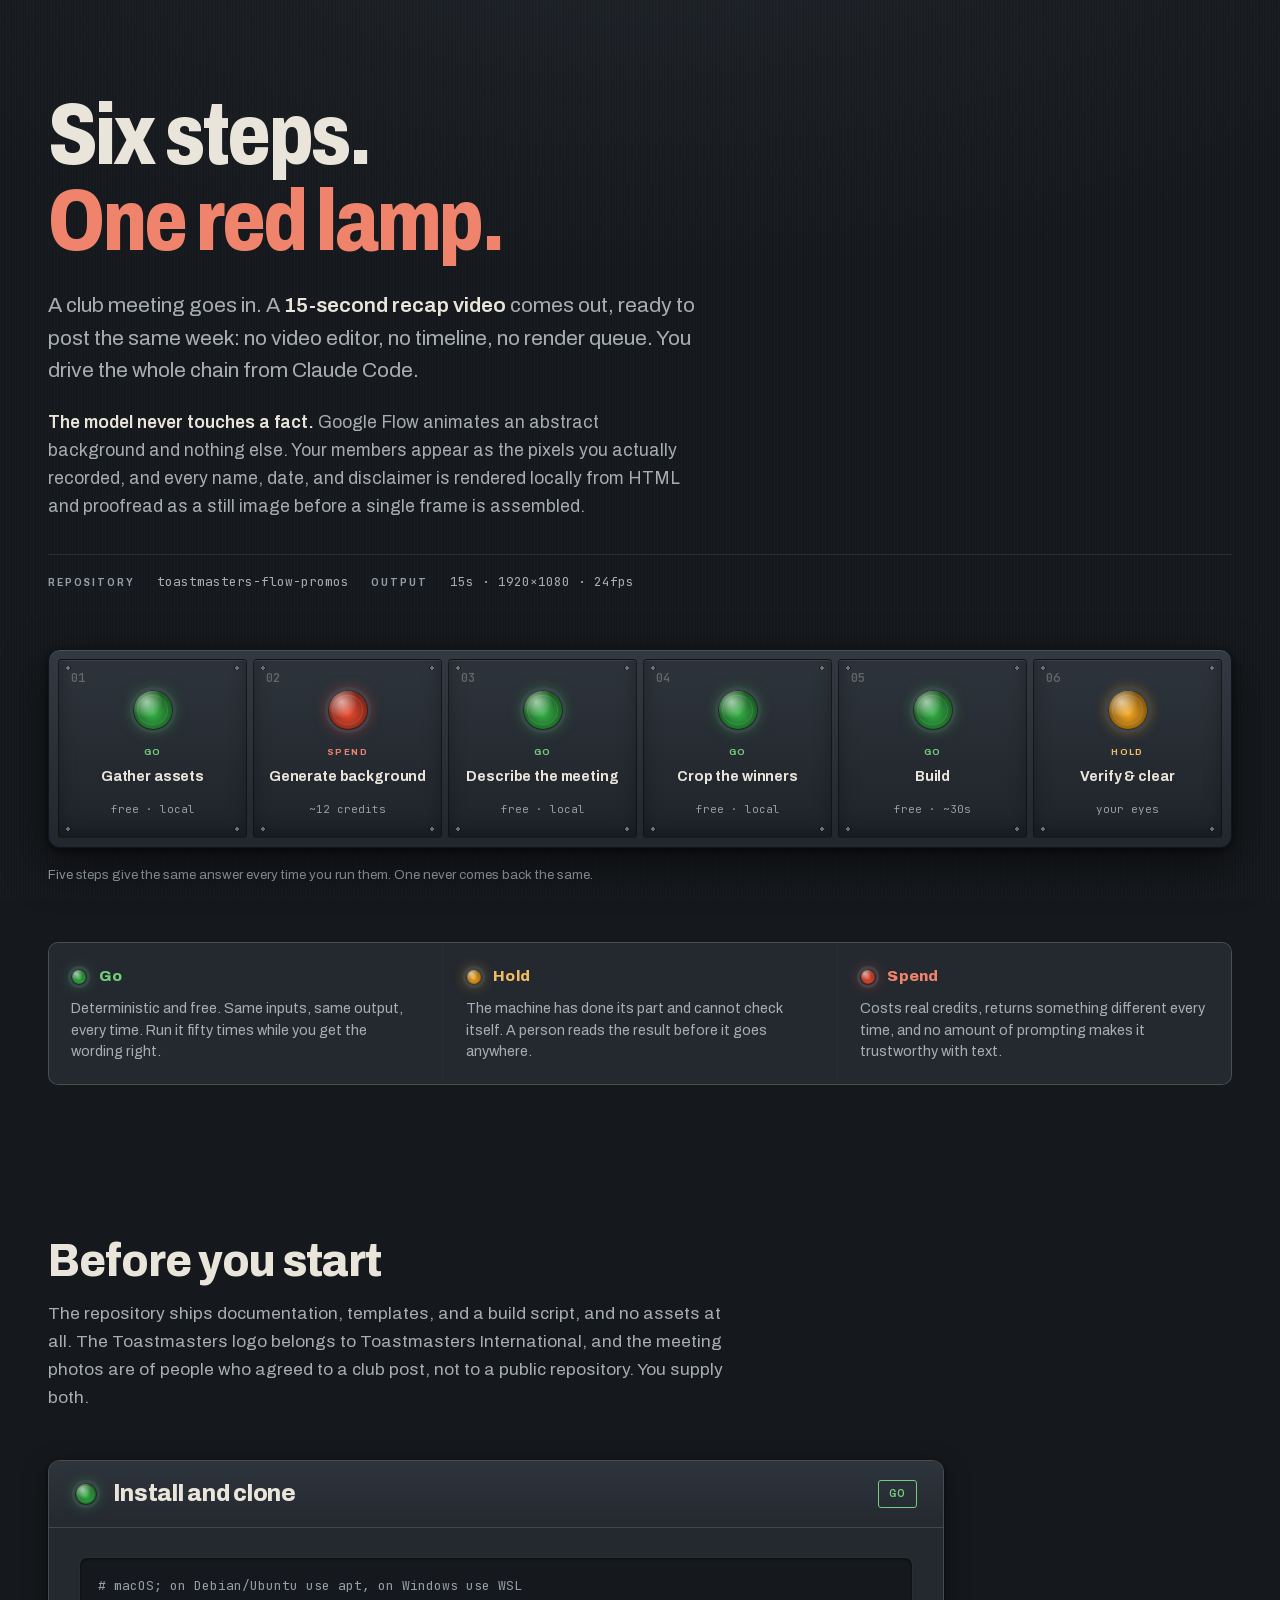
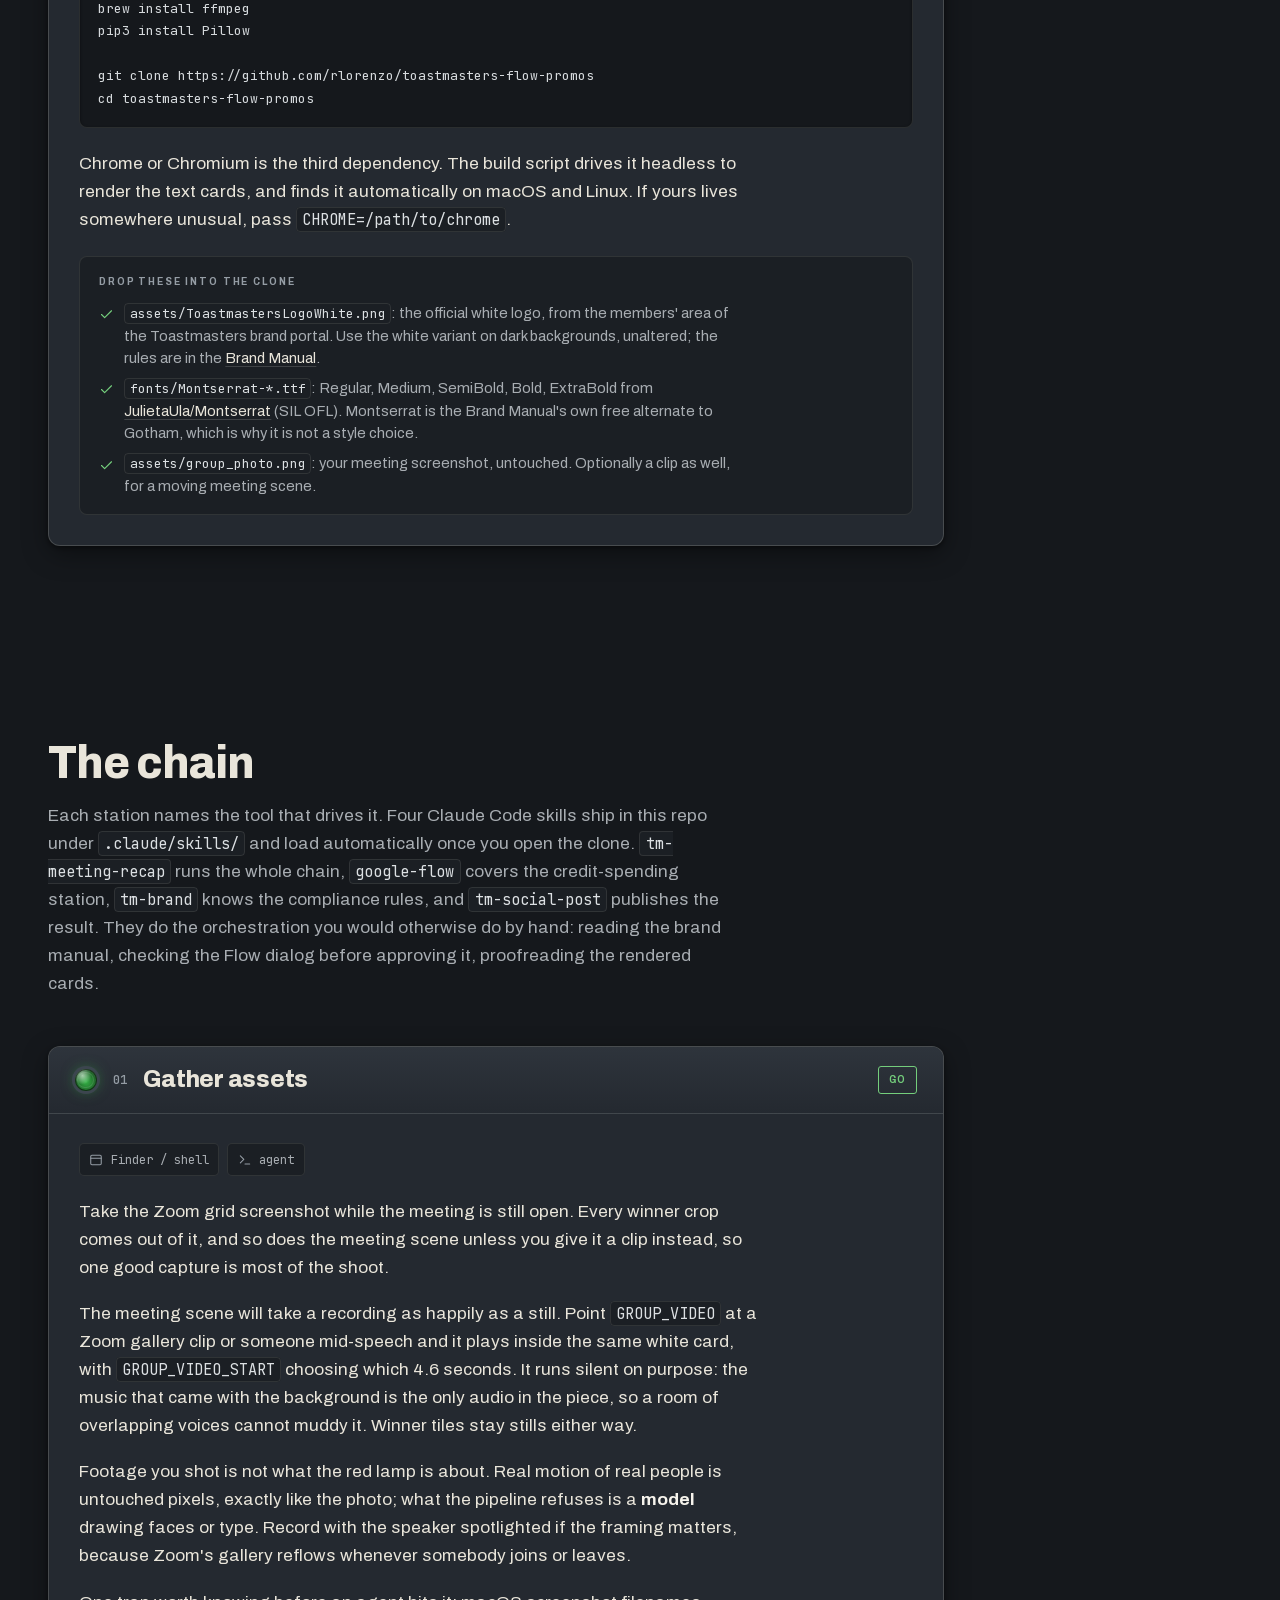
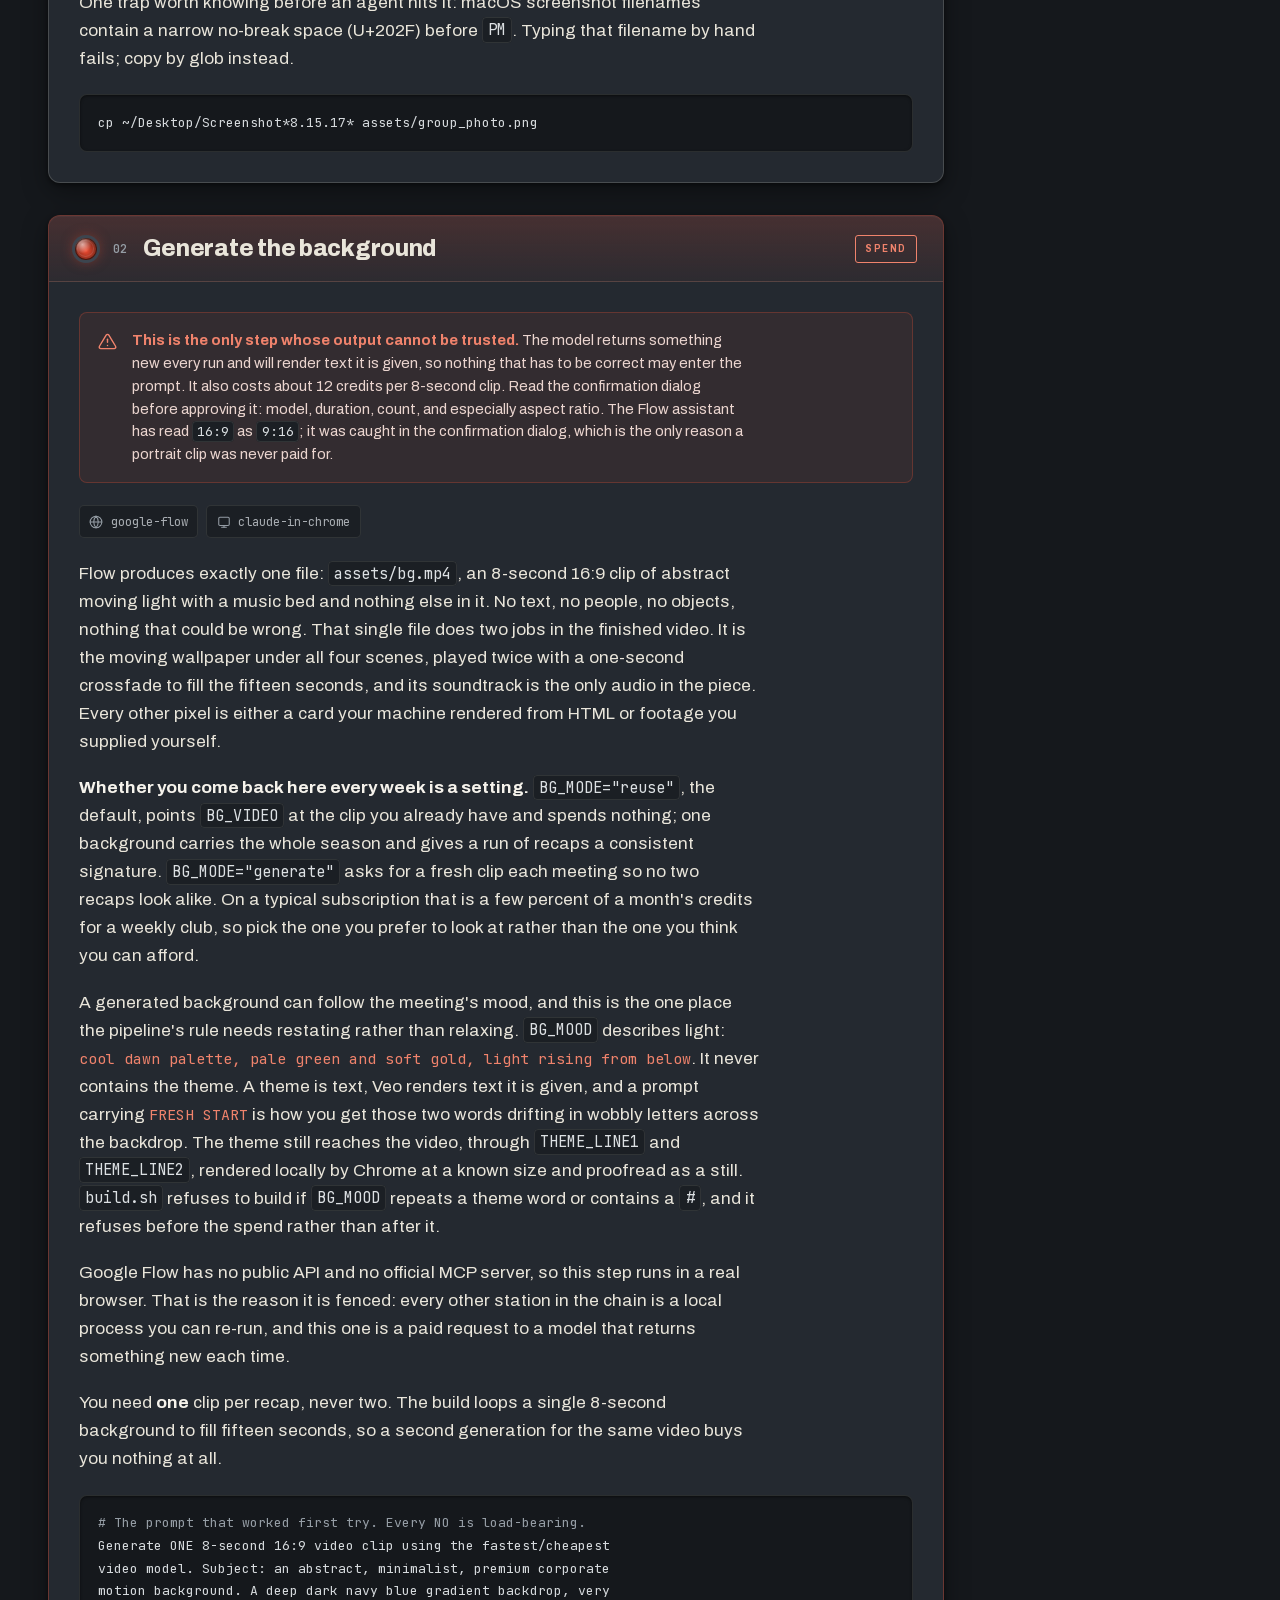
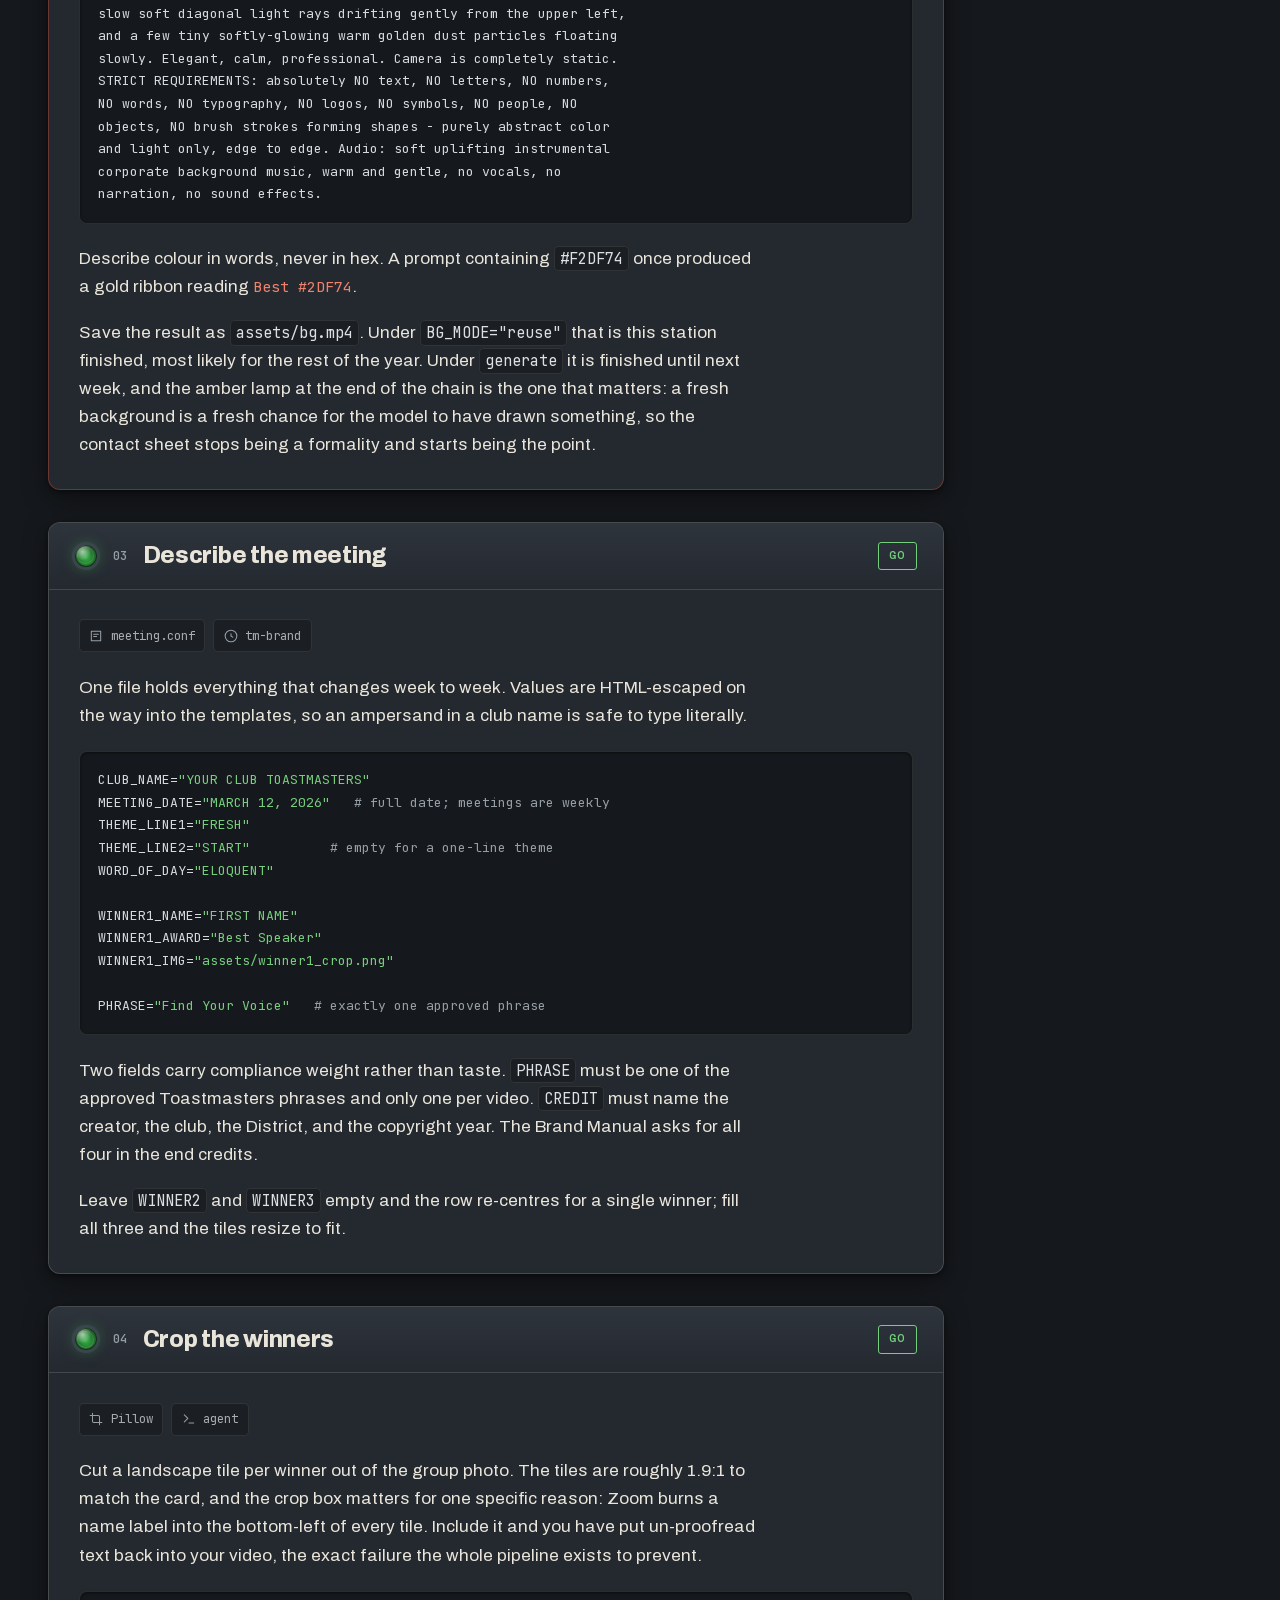
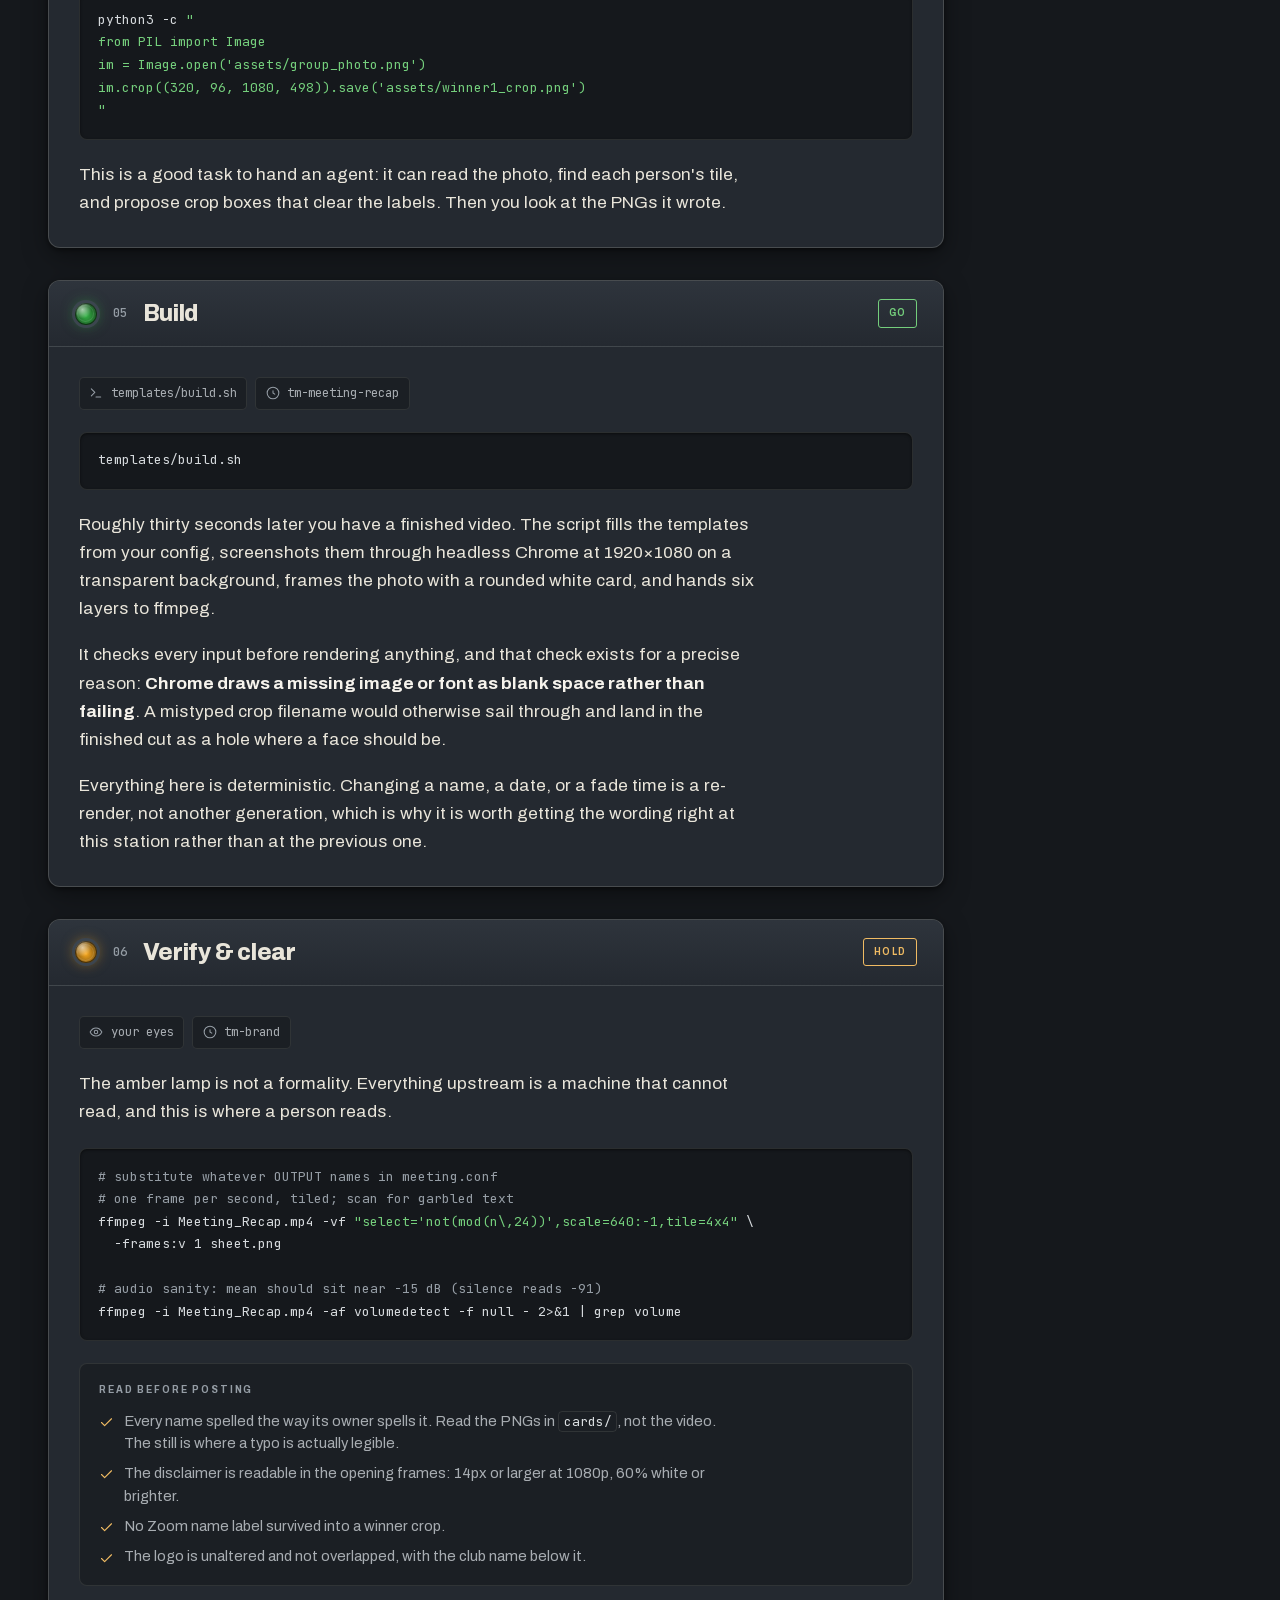
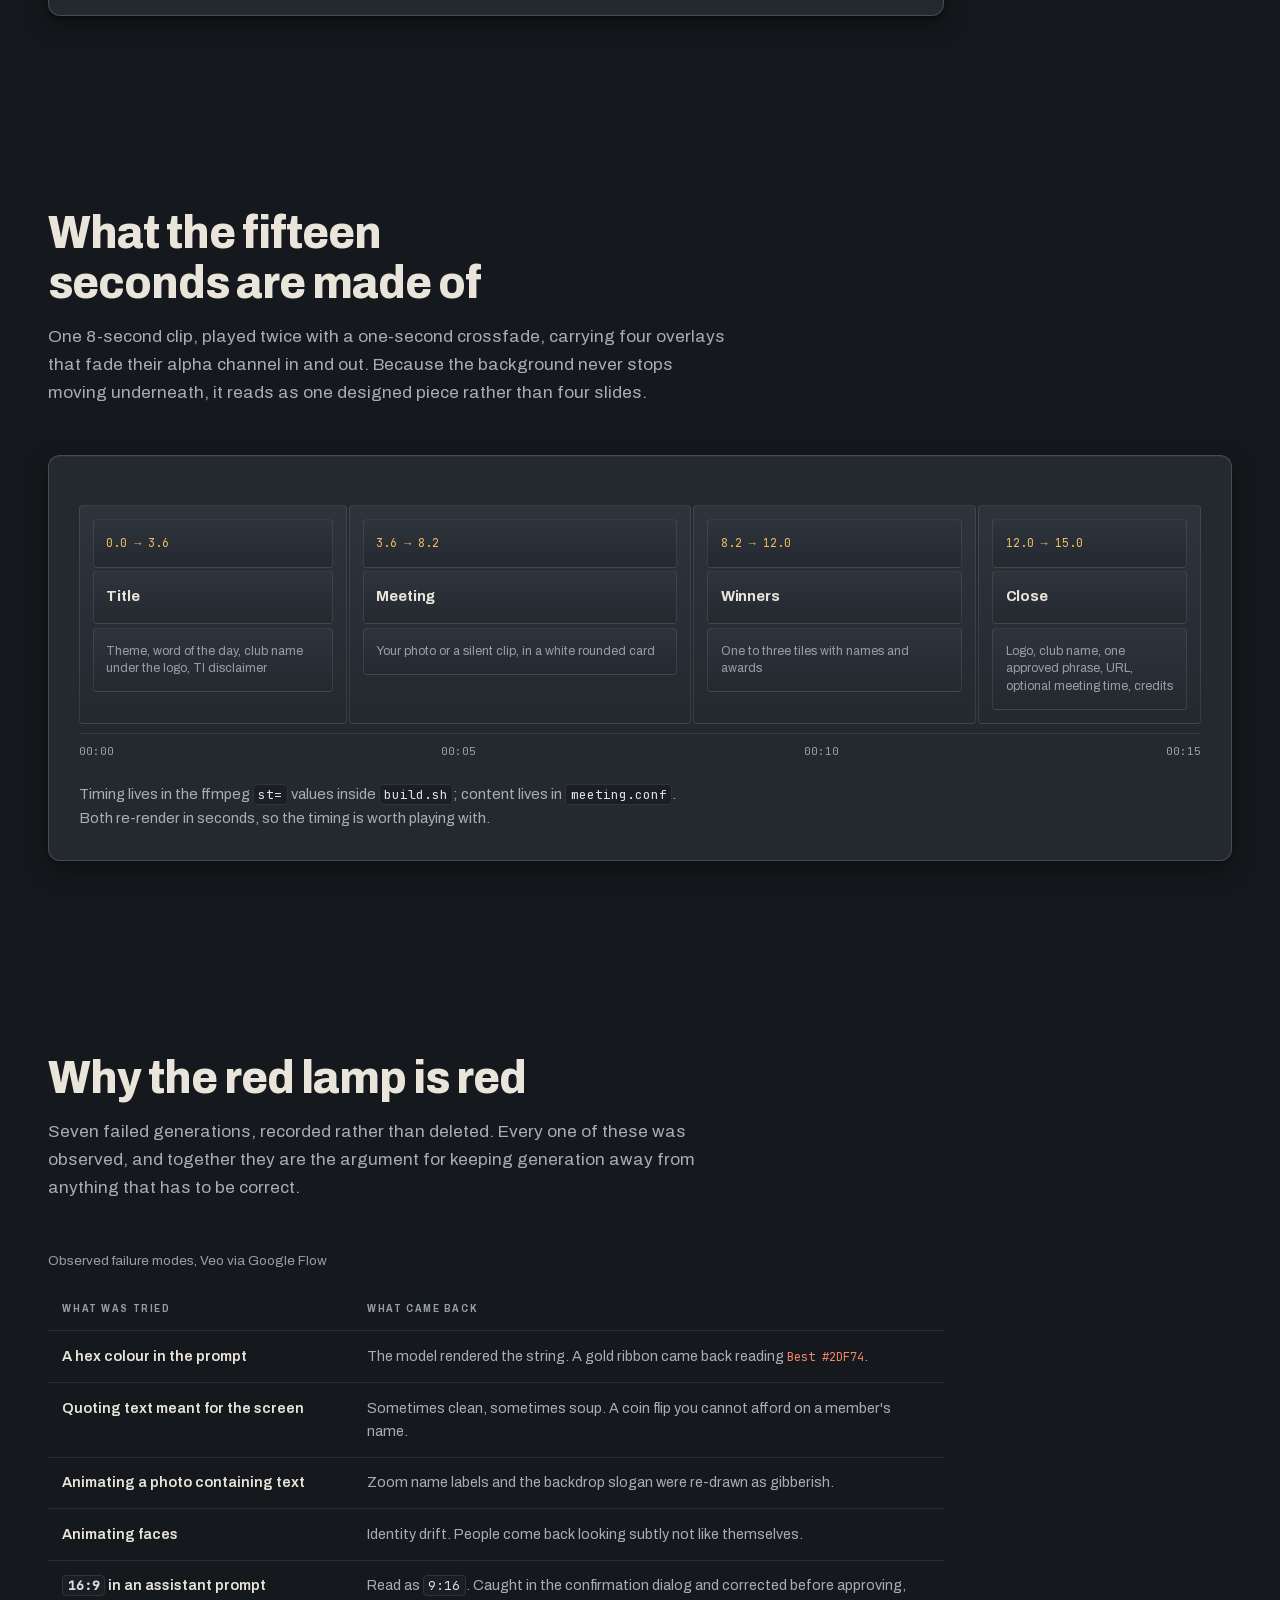
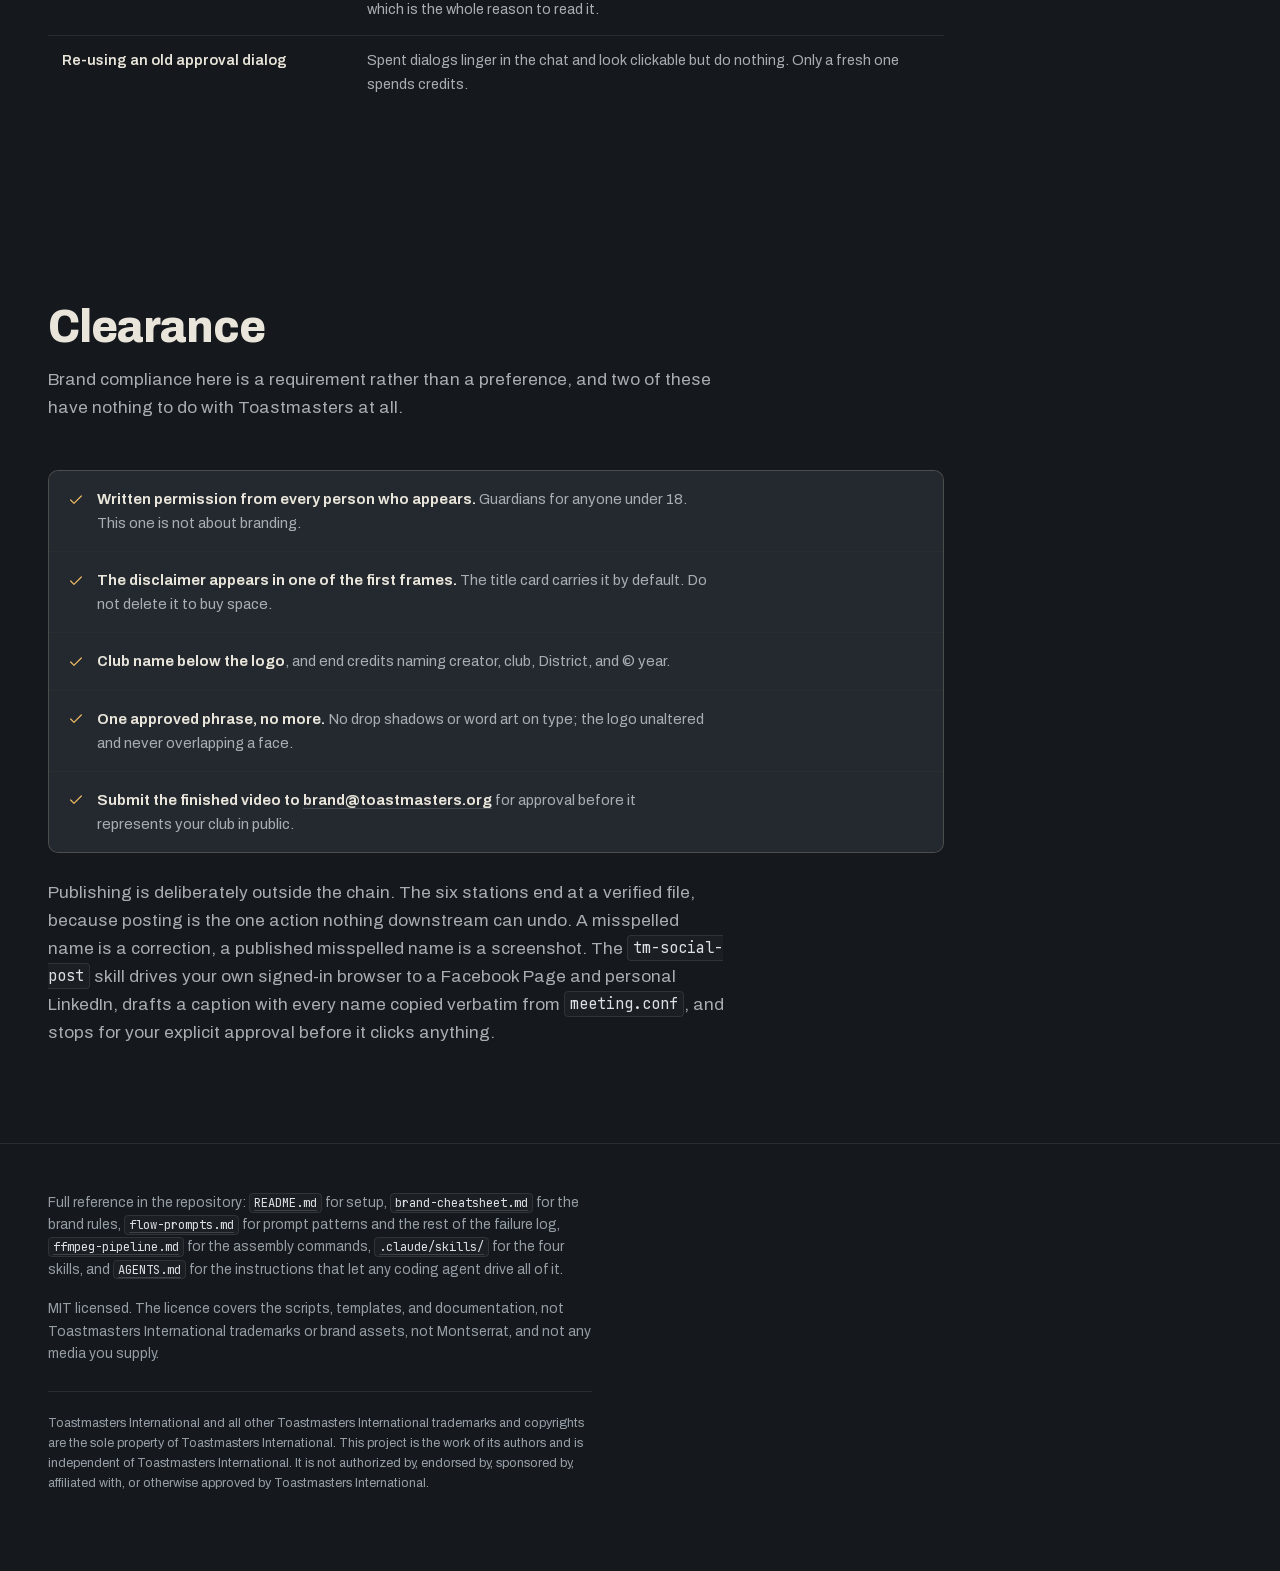
==== commit 9db416a1: "Add an optional standing meeting time to the closing card Clubs meet on a fixed day and time, which " ====
--- a/index.html
+++ b/index.html
@@ -798,7 +798,7 @@
         <div><div class="t">0.0 → 3.6</div><div class="s">Title</div><div class="d">Theme, word of the day, club name under the logo, TI disclaimer</div></div>
         <div><div class="t">3.6 → 8.2</div><div class="s">Meeting</div><div class="d">Your photo or a silent clip, in a white rounded card</div></div>
         <div><div class="t">8.2 → 12.0</div><div class="s">Winners</div><div class="d">One to three tiles with names and awards</div></div>
-        <div><div class="t">12.0 → 15.0</div><div class="s">Close</div><div class="d">Logo, club name, one approved phrase, URL, credits</div></div>
+        <div><div class="t">12.0 → 15.0</div><div class="s">Close</div><div class="d">Logo, club name, one approved phrase, URL, optional meeting time, credits</div></div>
       </div>
       <div class="ruler"><span>00:00</span><span>00:05</span><span>00:10</span><span>00:15</span></div>
       <p class="note">
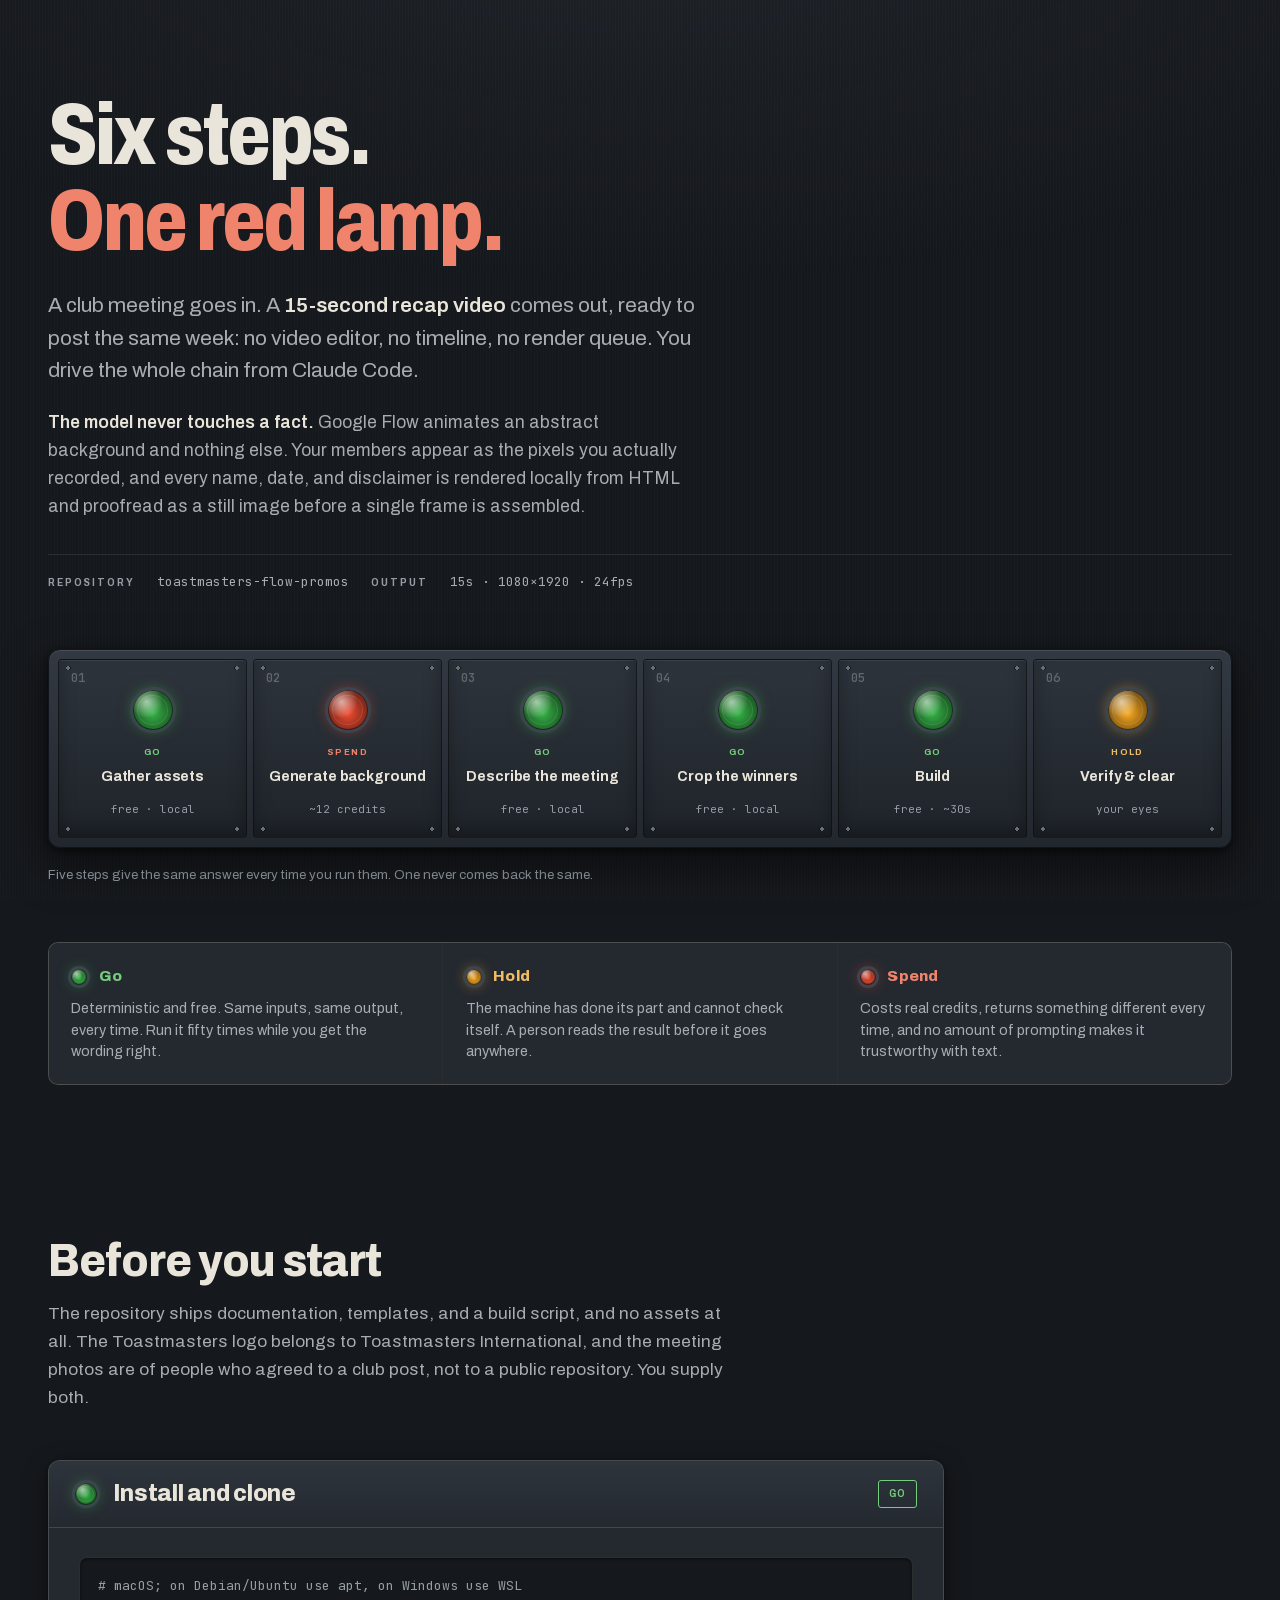
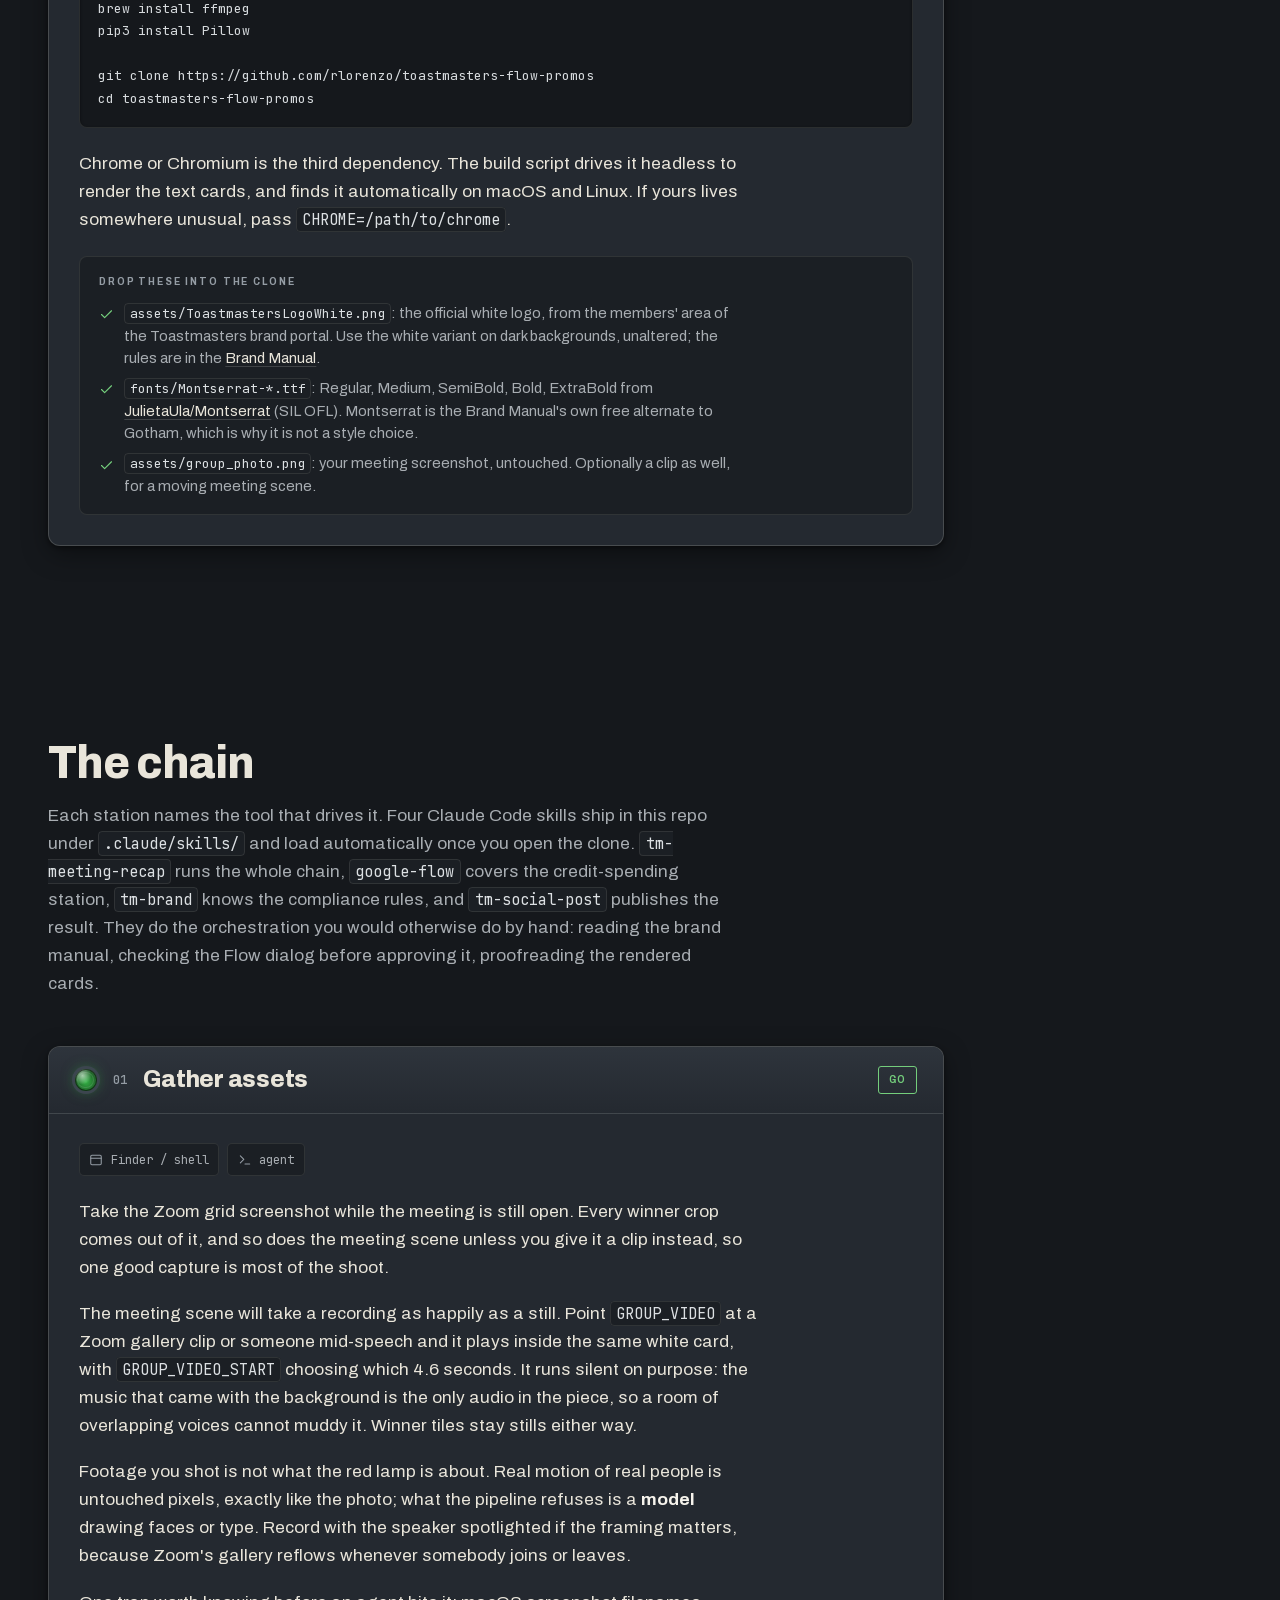
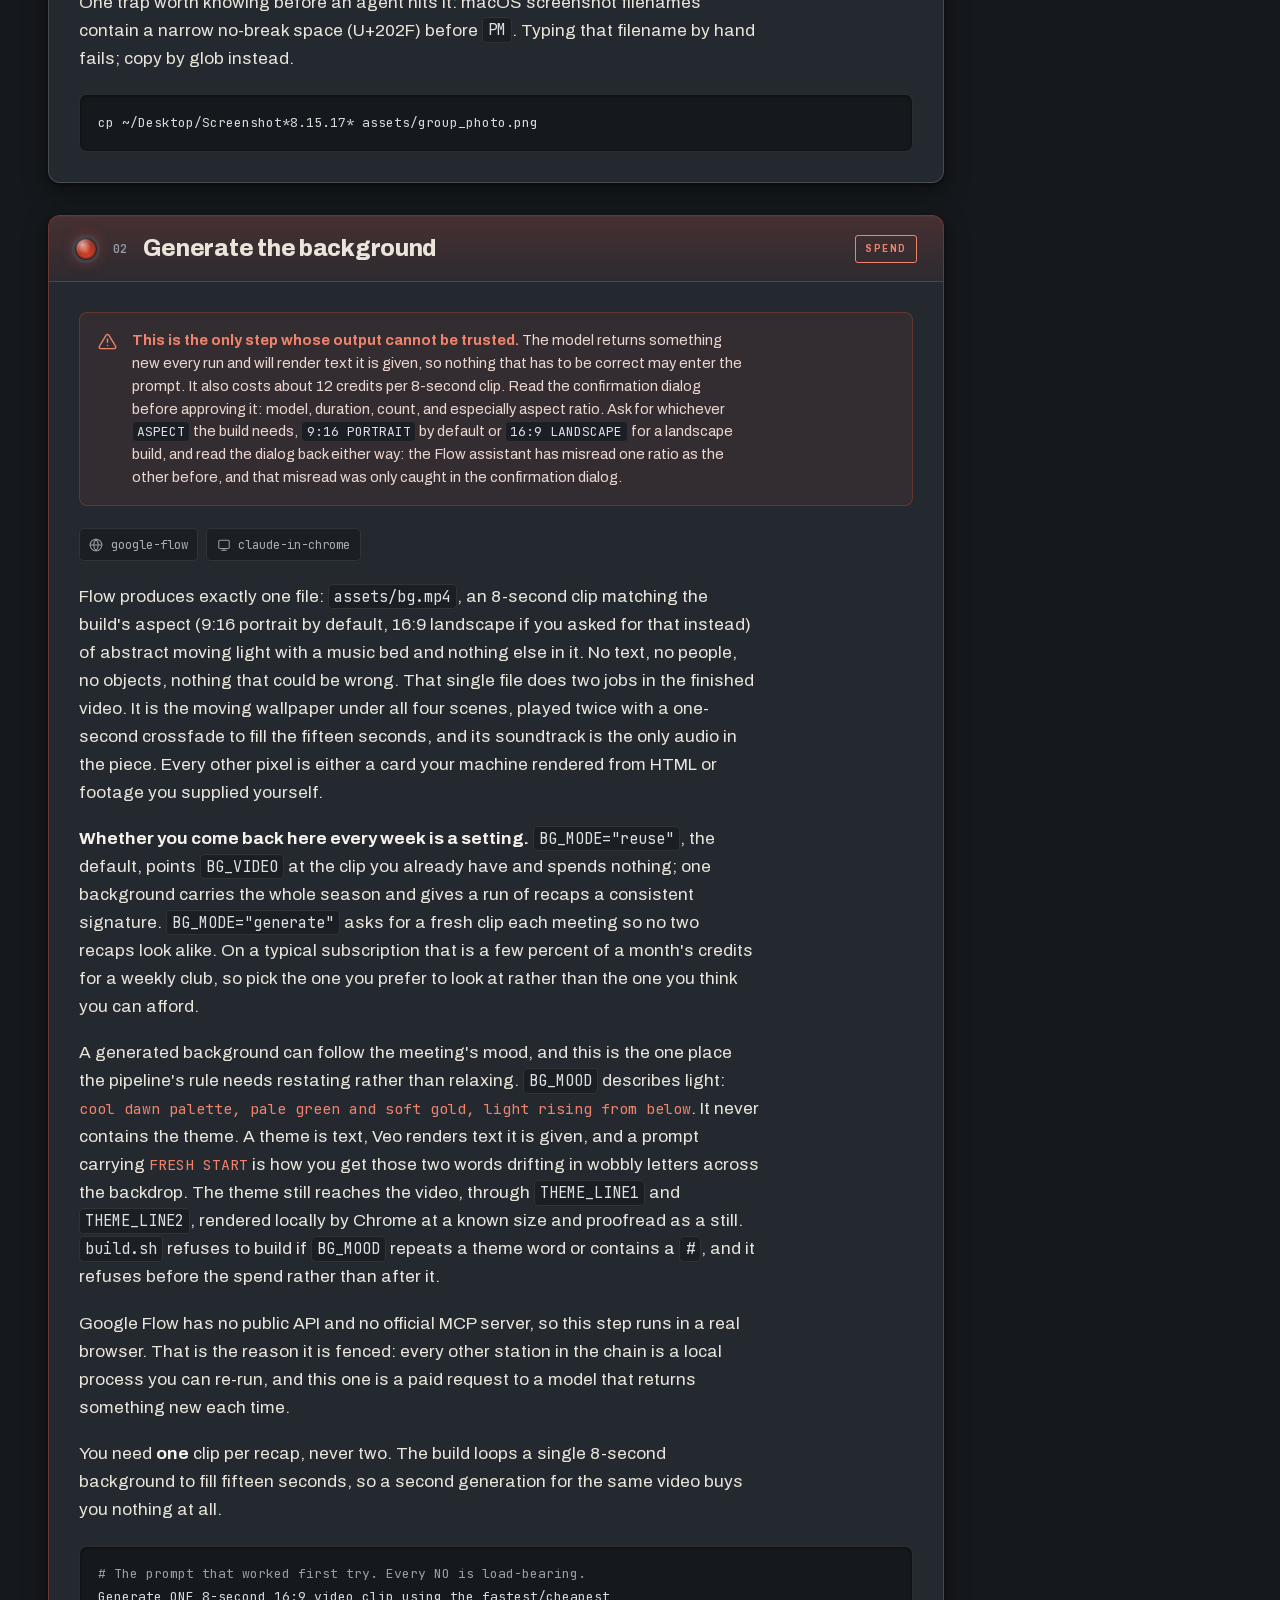
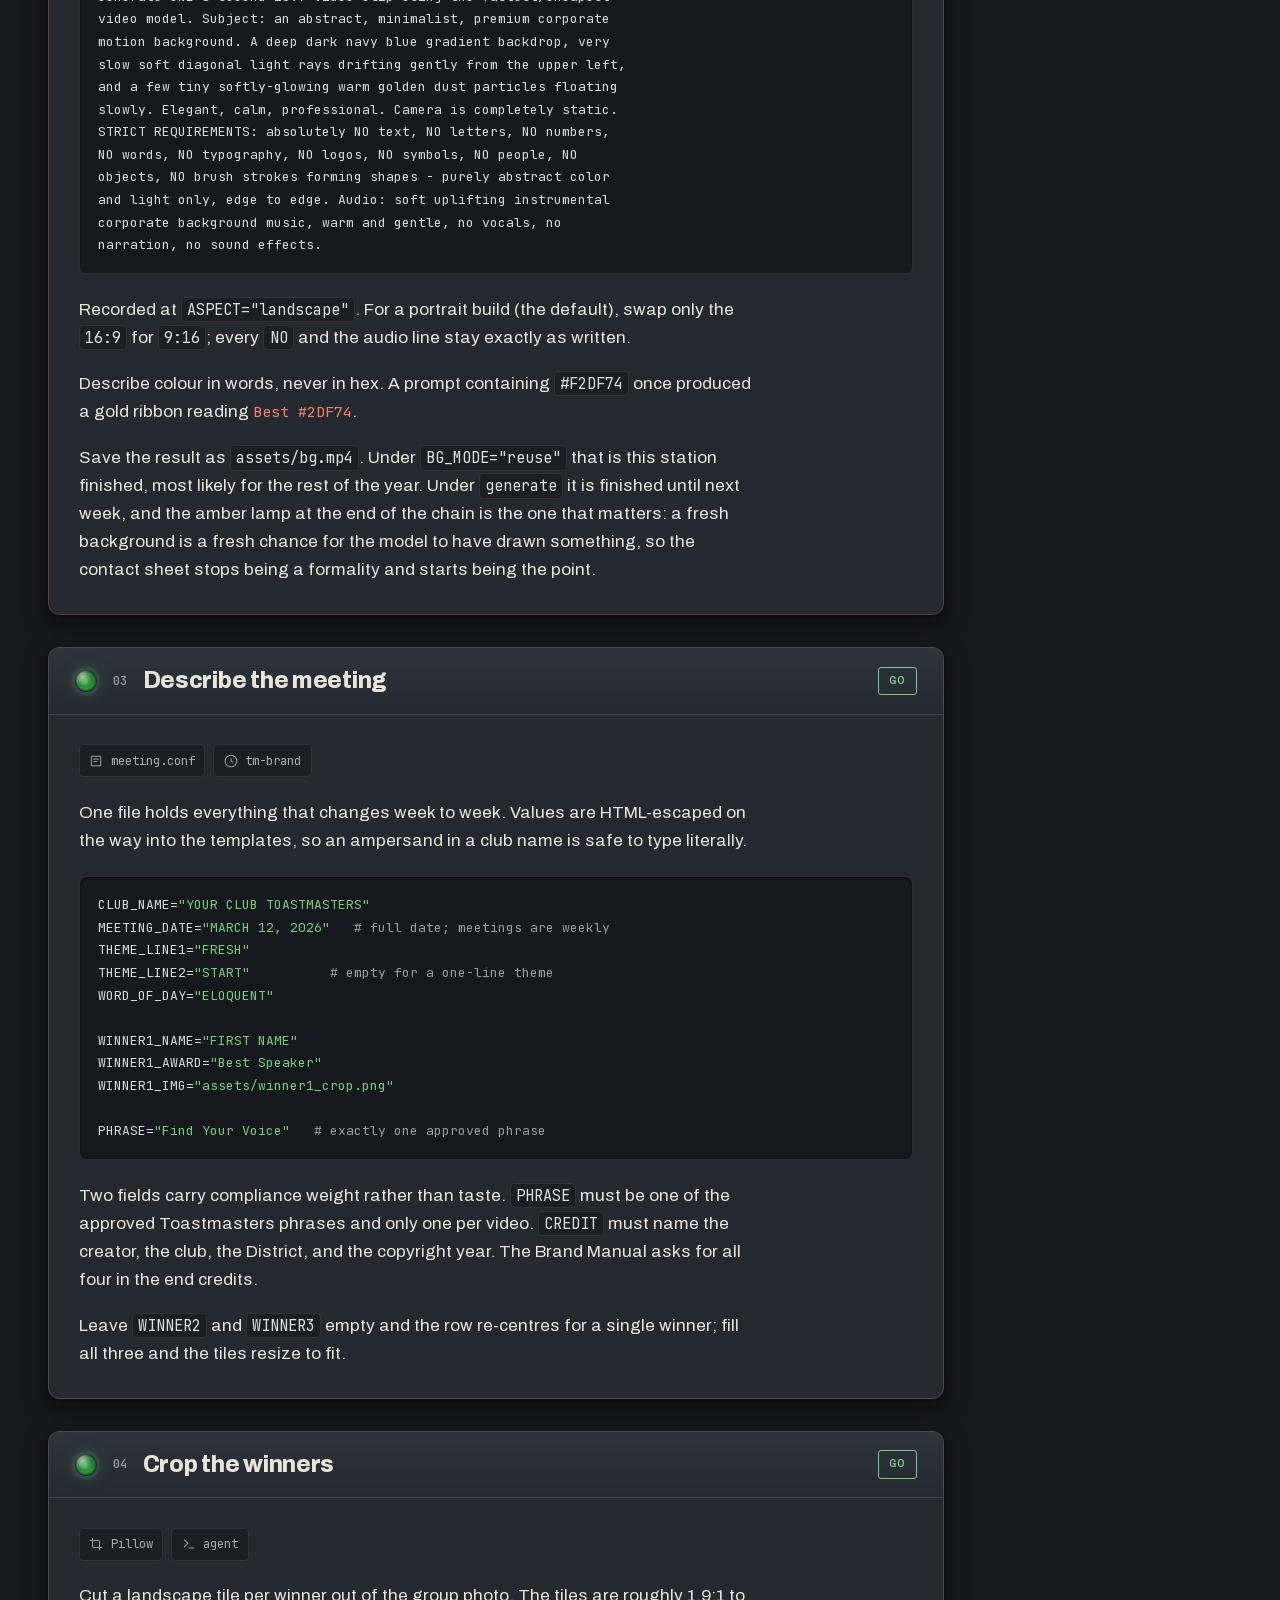
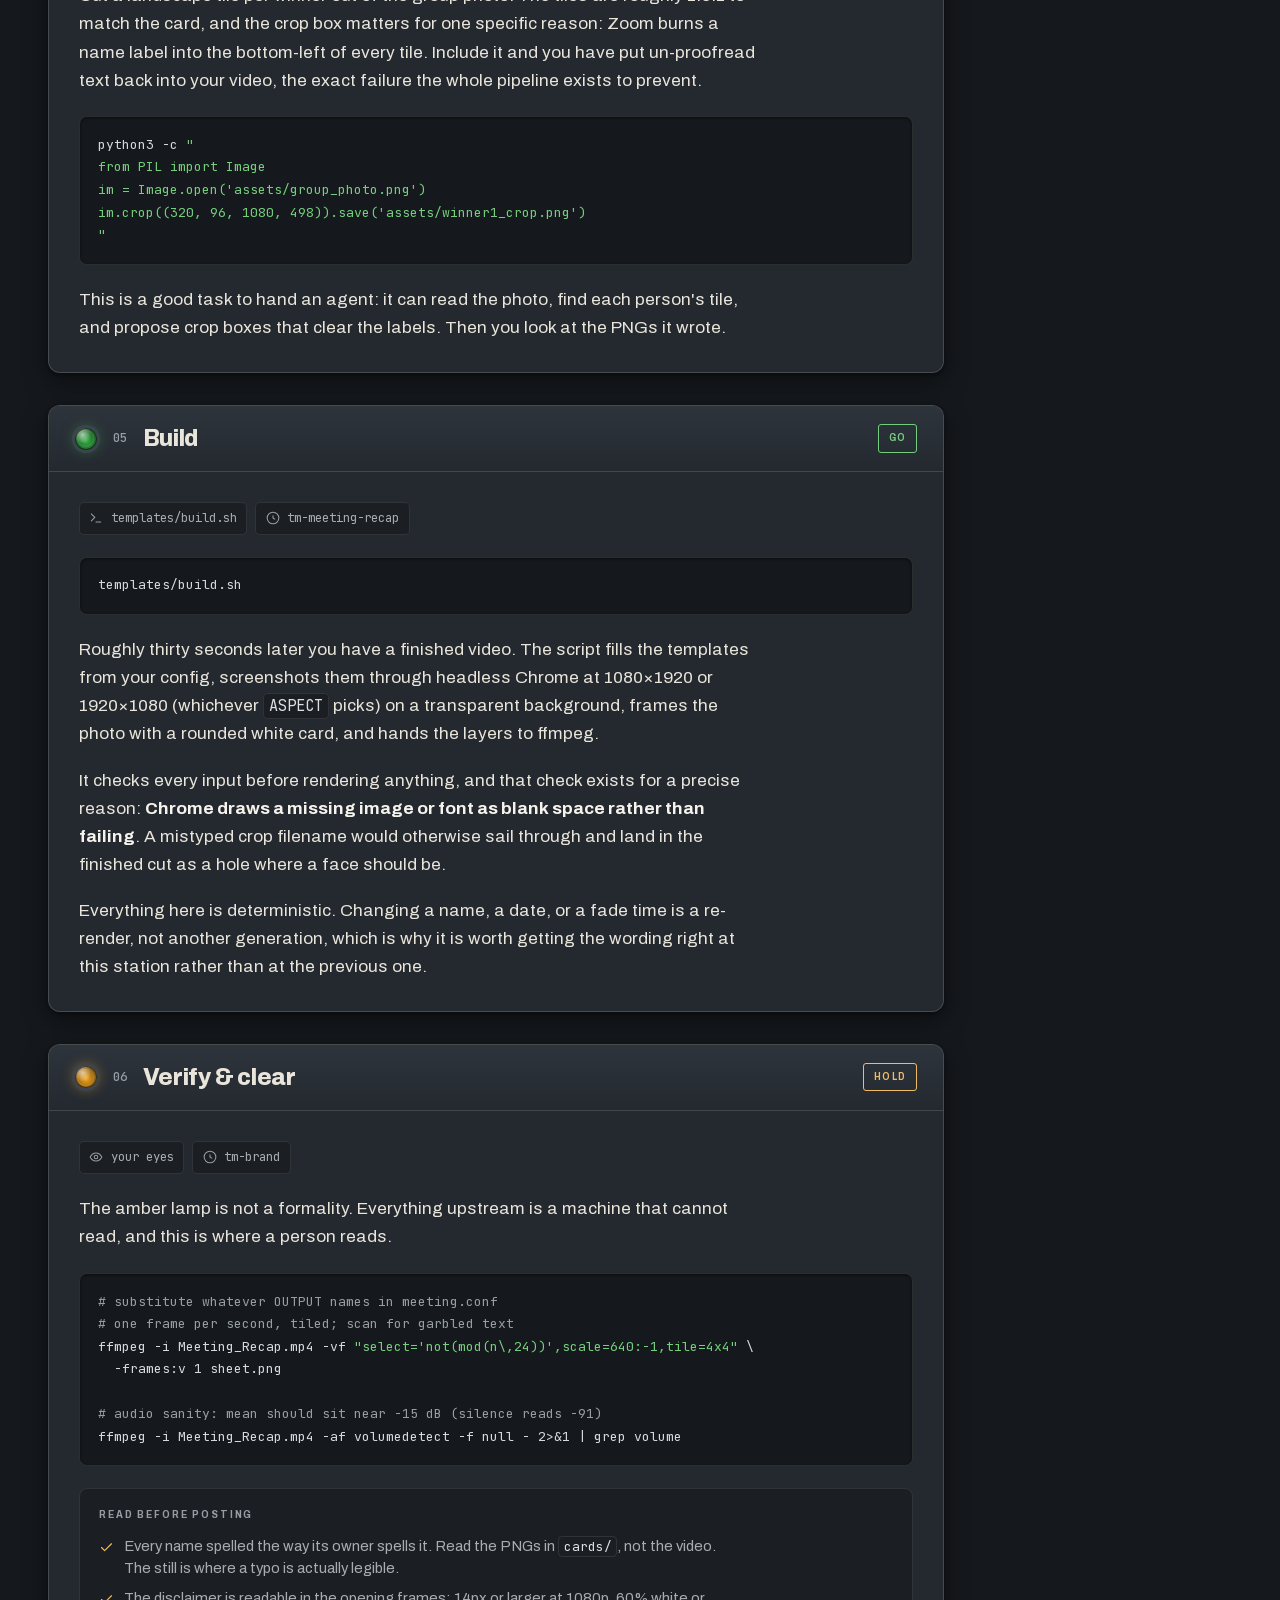
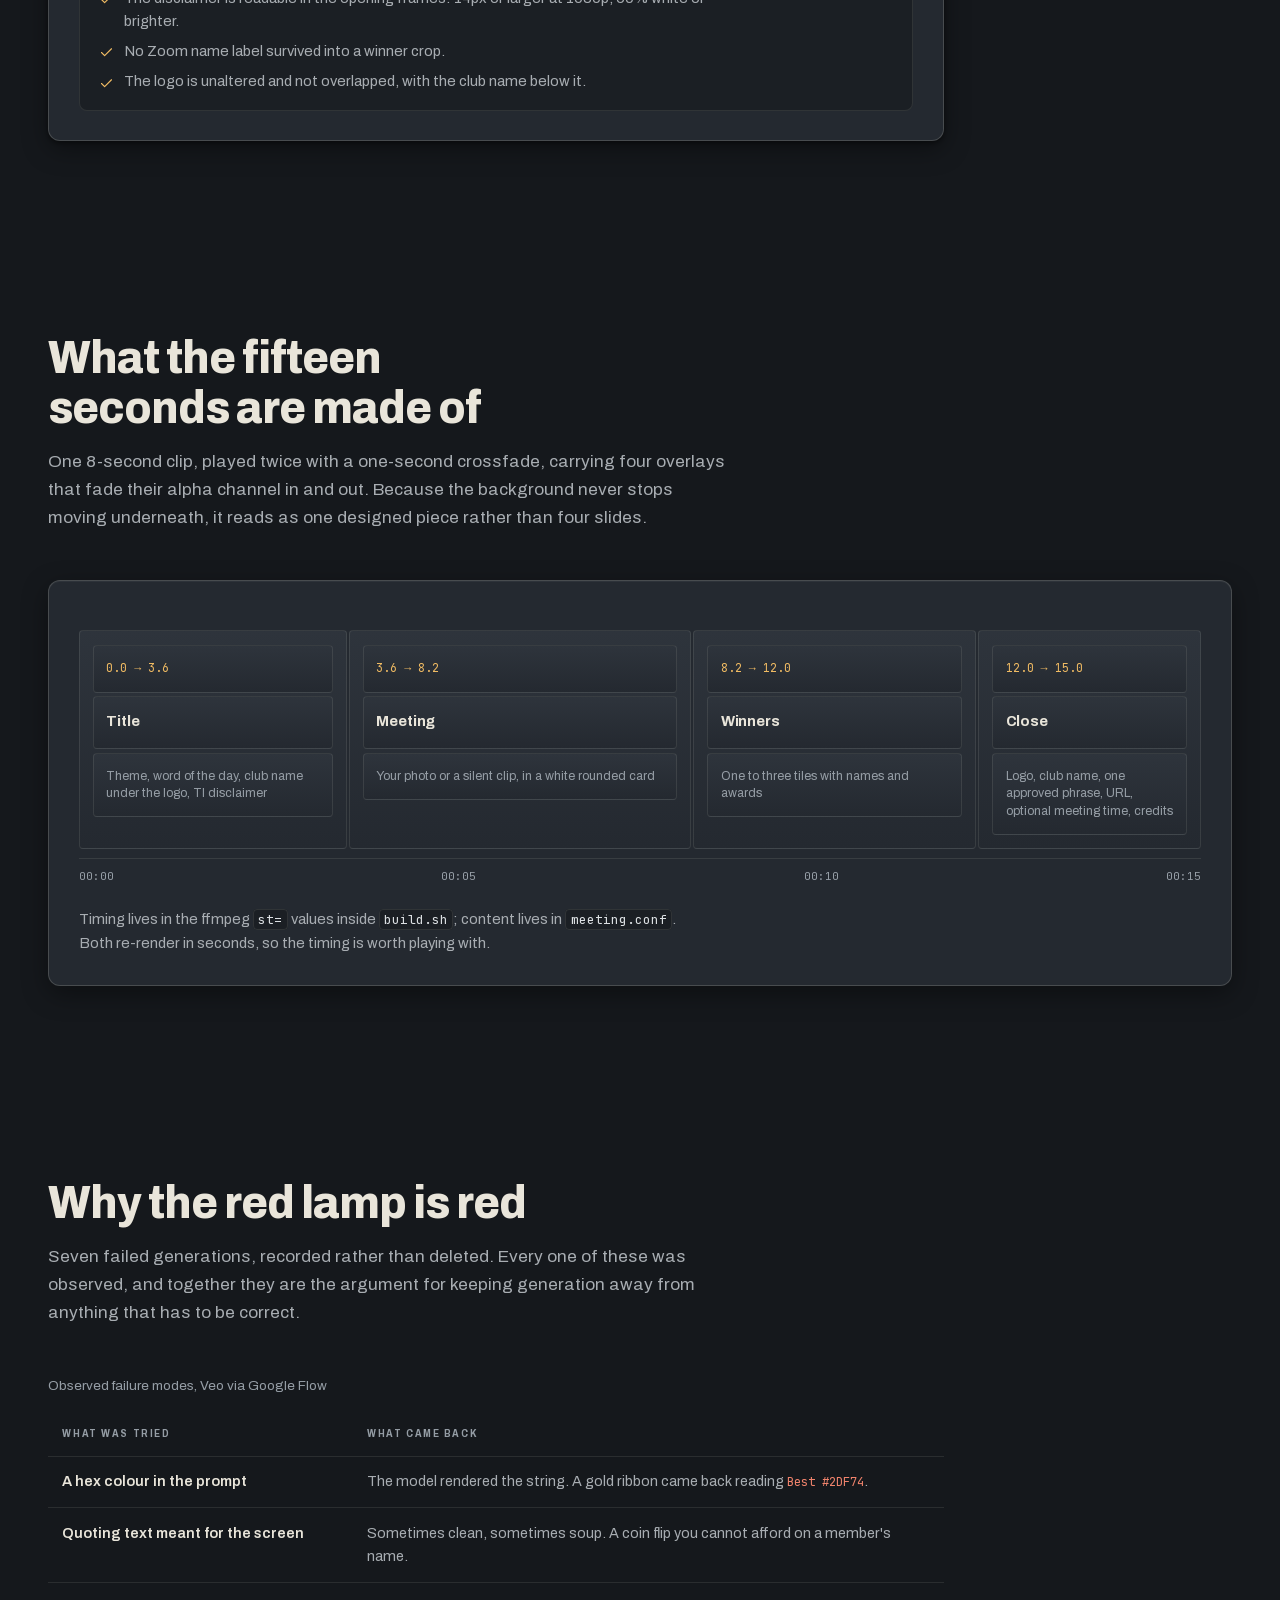
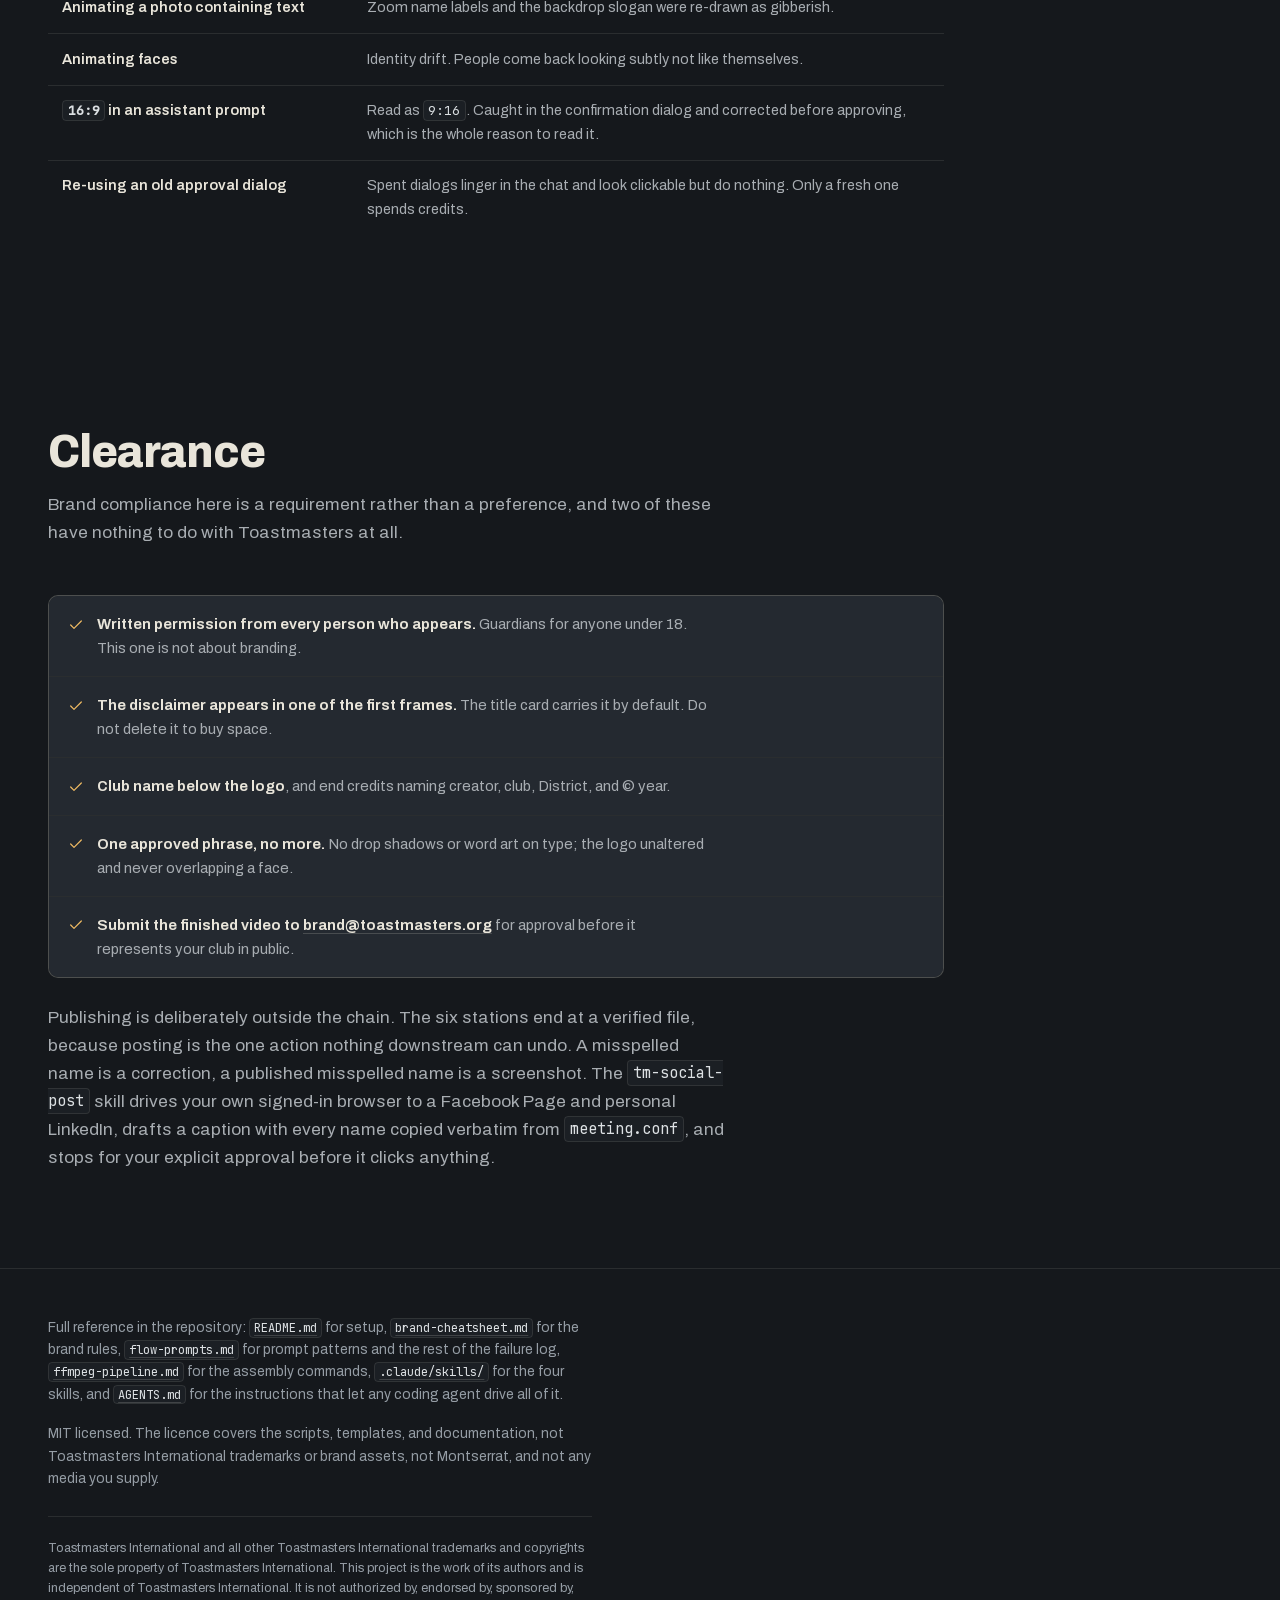
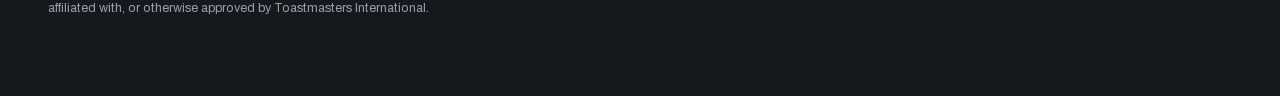
==== commit 9a5f34b6: "Default to portrait output and reveal cards layer by layer Three changes that share templates/build." ====
--- a/index.html
+++ b/index.html
@@ -432,7 +432,7 @@
       <span class="plate">Repository</span>
       <code>toastmasters-flow-promos</code>
       <span class="plate">Output</span>
-      <code>15s · 1920×1080 · 24fps</code>
+      <code>15s · 1080×1920 · 24fps</code>
     </div>
 
     <nav class="rail-wrap" aria-label="The six steps">
@@ -592,16 +592,20 @@
             model returns something new every run and will render text it is given, so
             nothing that has to be correct may enter the prompt. It also costs about 12
             credits per 8-second clip. Read the confirmation dialog before approving it:
-            model, duration, count, and especially aspect ratio. The Flow assistant has
-            read <code>16:9</code> as <code>9:16</code>; it was caught in the confirmation
-            dialog, which is the only reason a portrait clip was never paid for.</p>
+            model, duration, count, and especially aspect ratio. Ask for whichever
+            <code>ASPECT</code> the build needs, <code>9:16 PORTRAIT</code> by default or
+            <code>16:9 LANDSCAPE</code> for a landscape build, and read the dialog back
+            either way: the Flow assistant has misread one ratio as the other before, and
+            that misread was only caught in the confirmation dialog.</p>
           </div>
           <ul class="driver">
             <li><svg viewBox="0 0 24 24" fill="none" stroke="currentColor" stroke-width="1.8" stroke-linecap="round" stroke-linejoin="round"><path d="M12 2a10 10 0 100 20 10 10 0 000-20z"/><path d="M2 12h20"/><path d="M12 2a15 15 0 010 20 15 15 0 010-20z"/></svg>google-flow</li>
             <li><svg viewBox="0 0 24 24" fill="none" stroke="currentColor" stroke-width="1.8" stroke-linecap="round" stroke-linejoin="round"><rect x="3" y="4" width="18" height="14" rx="2"/><path d="M8 21h8"/><path d="M12 18v3"/></svg>claude-in-chrome</li>
           </ul>
-          <p>Flow produces exactly one file: <code>assets/bg.mp4</code>, an 8-second 16:9
-          clip of abstract moving light with a music bed and nothing else in it. No text,
+          <p>Flow produces exactly one file: <code>assets/bg.mp4</code>, an 8-second clip
+          matching the build's aspect (9:16 portrait by default, 16:9 landscape if you
+          asked for that instead) of abstract moving light with a music bed and nothing
+          else in it. No text,
           no people, no objects, nothing that could be wrong. That single file does two
           jobs in the finished video. It is the moving wallpaper under all four scenes,
           played twice with a one-second crossfade to fill the fifteen seconds, and its
@@ -646,6 +650,9 @@
 and light only, edge to edge. Audio: soft uplifting instrumental
 corporate background music, warm and gentle, no vocals, no
 narration, no sound effects.</pre>
+          <p>Recorded at <code>ASPECT="landscape"</code>. For a portrait build (the
+          default), swap only the <code>16:9</code> for <code>9:16</code>; every
+          <code>NO</code> and the audio line stay exactly as written.</p>
           <p>Describe colour in words, never in hex. A prompt containing
           <code>#F2DF74</code> once produced a gold ribbon reading
           <span class="q">Best #2DF74</span>.</p>
@@ -736,8 +743,9 @@
           <pre>templates/build.sh</pre>
           <p>Roughly thirty seconds later you have a finished video. The script fills the
           templates from your config, screenshots them through headless Chrome at
-          1920×1080 on a transparent background, frames the photo with a rounded white
-          card, and hands six layers to ffmpeg.</p>
+          1080×1920 or 1920×1080 (whichever <code>ASPECT</code> picks) on a transparent
+          background, frames the photo with a rounded white card, and hands the layers to
+          ffmpeg.</p>
           <p>It checks every input before rendering anything, and that check exists for a
           precise reason: <strong>Chrome draws a missing image or font as blank space
           rather than failing</strong>. A mistyped crop filename would otherwise sail
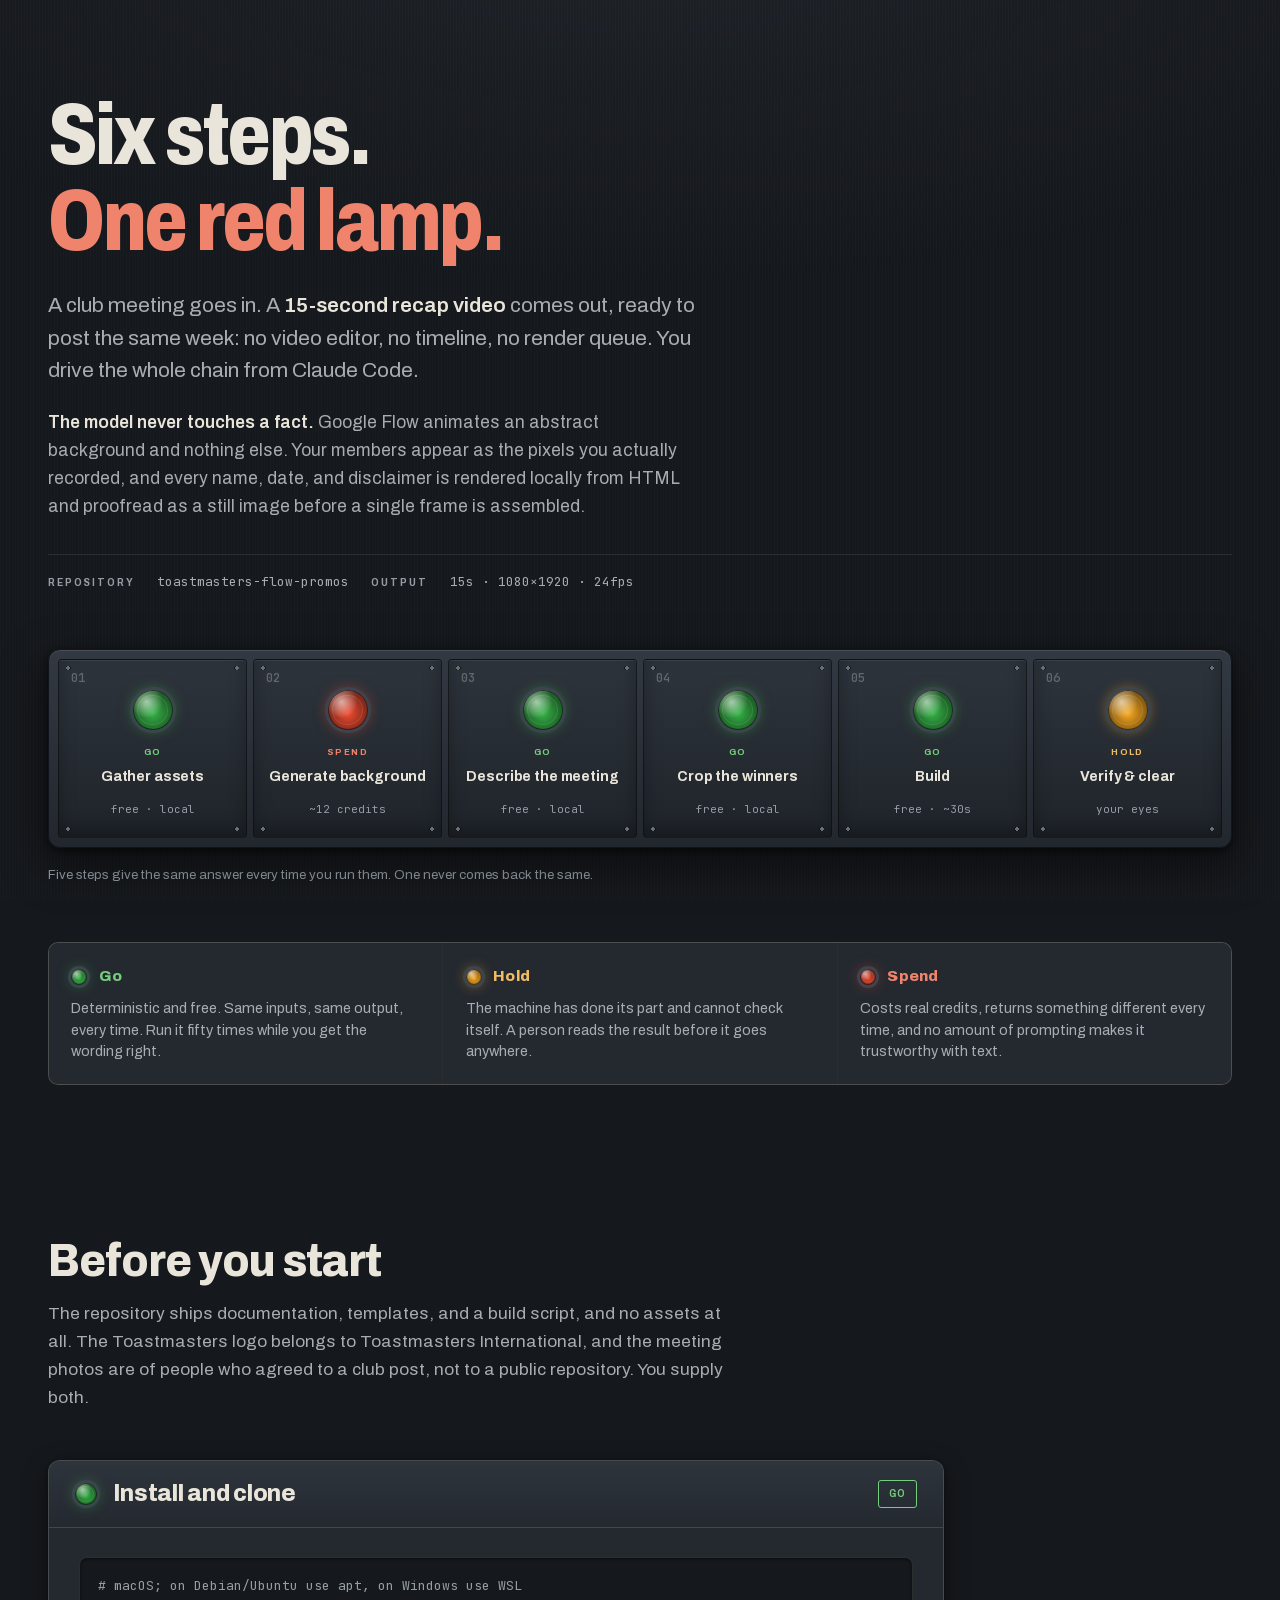
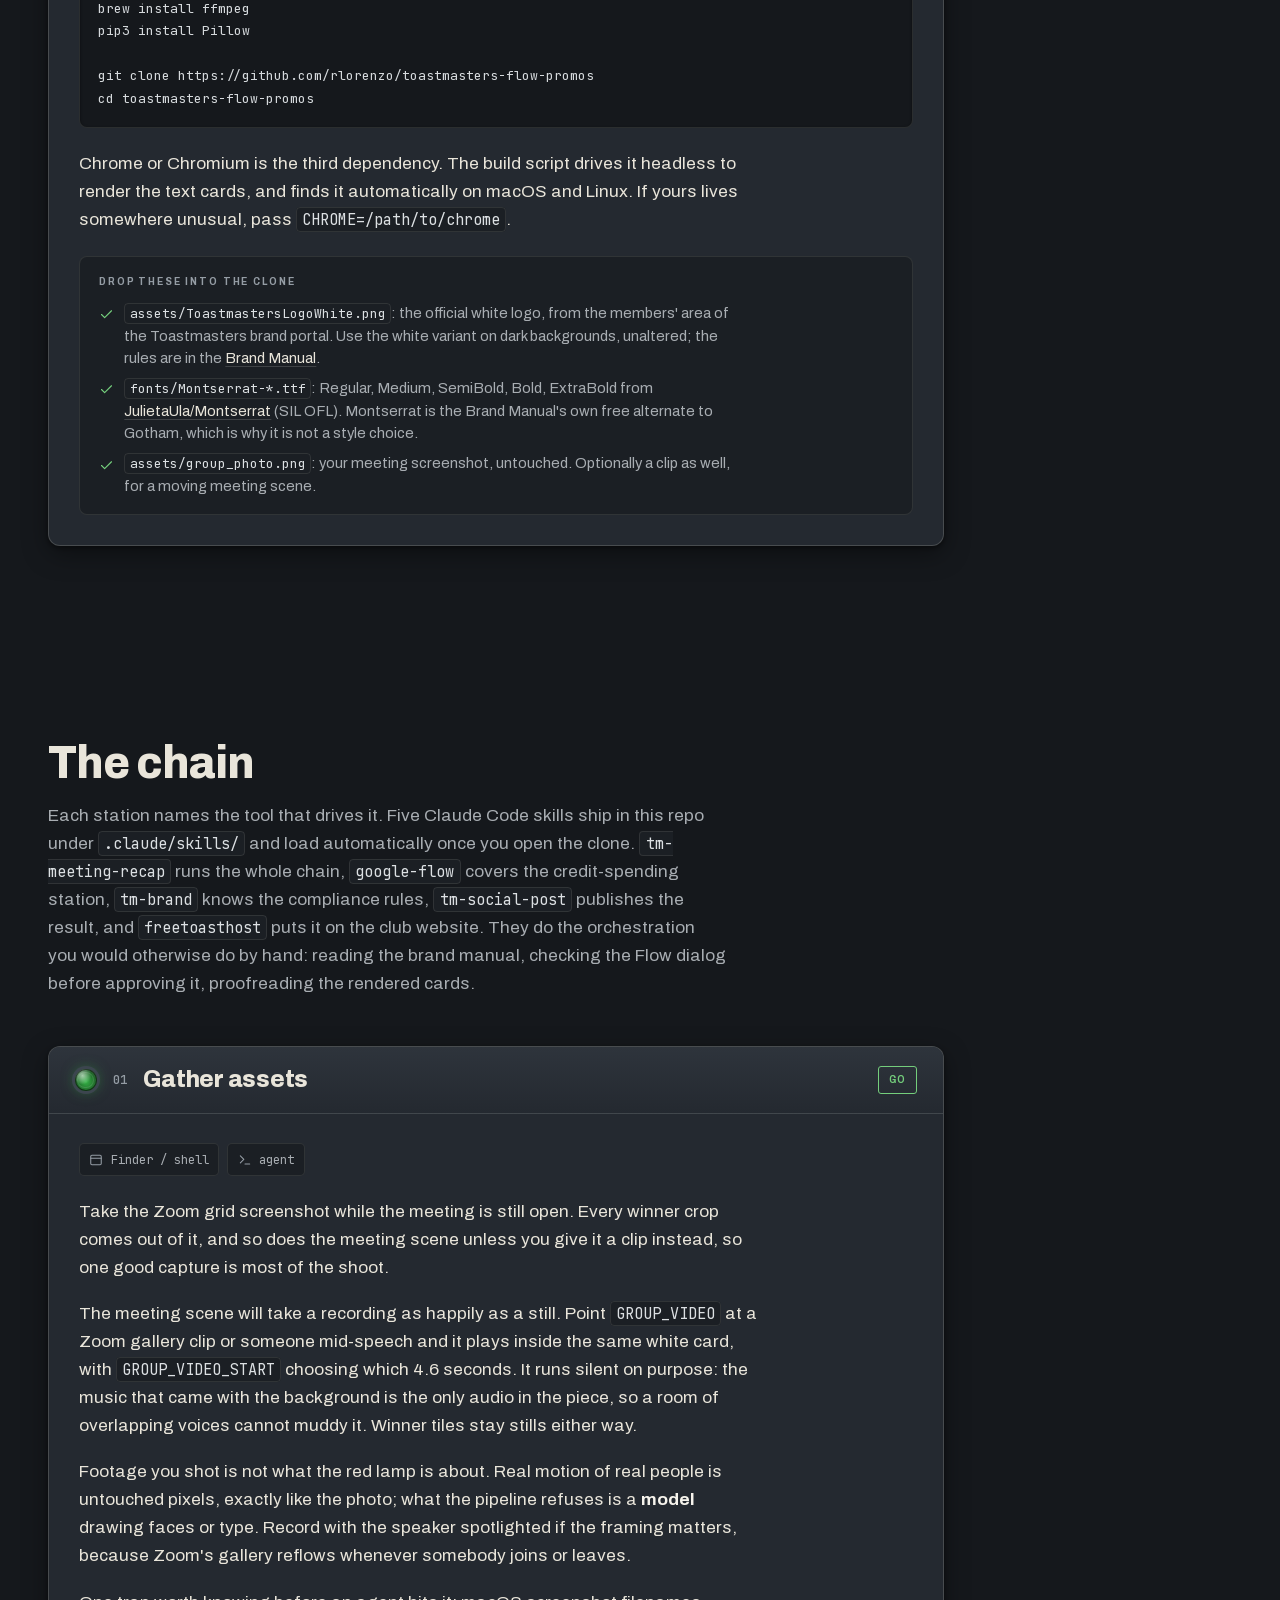
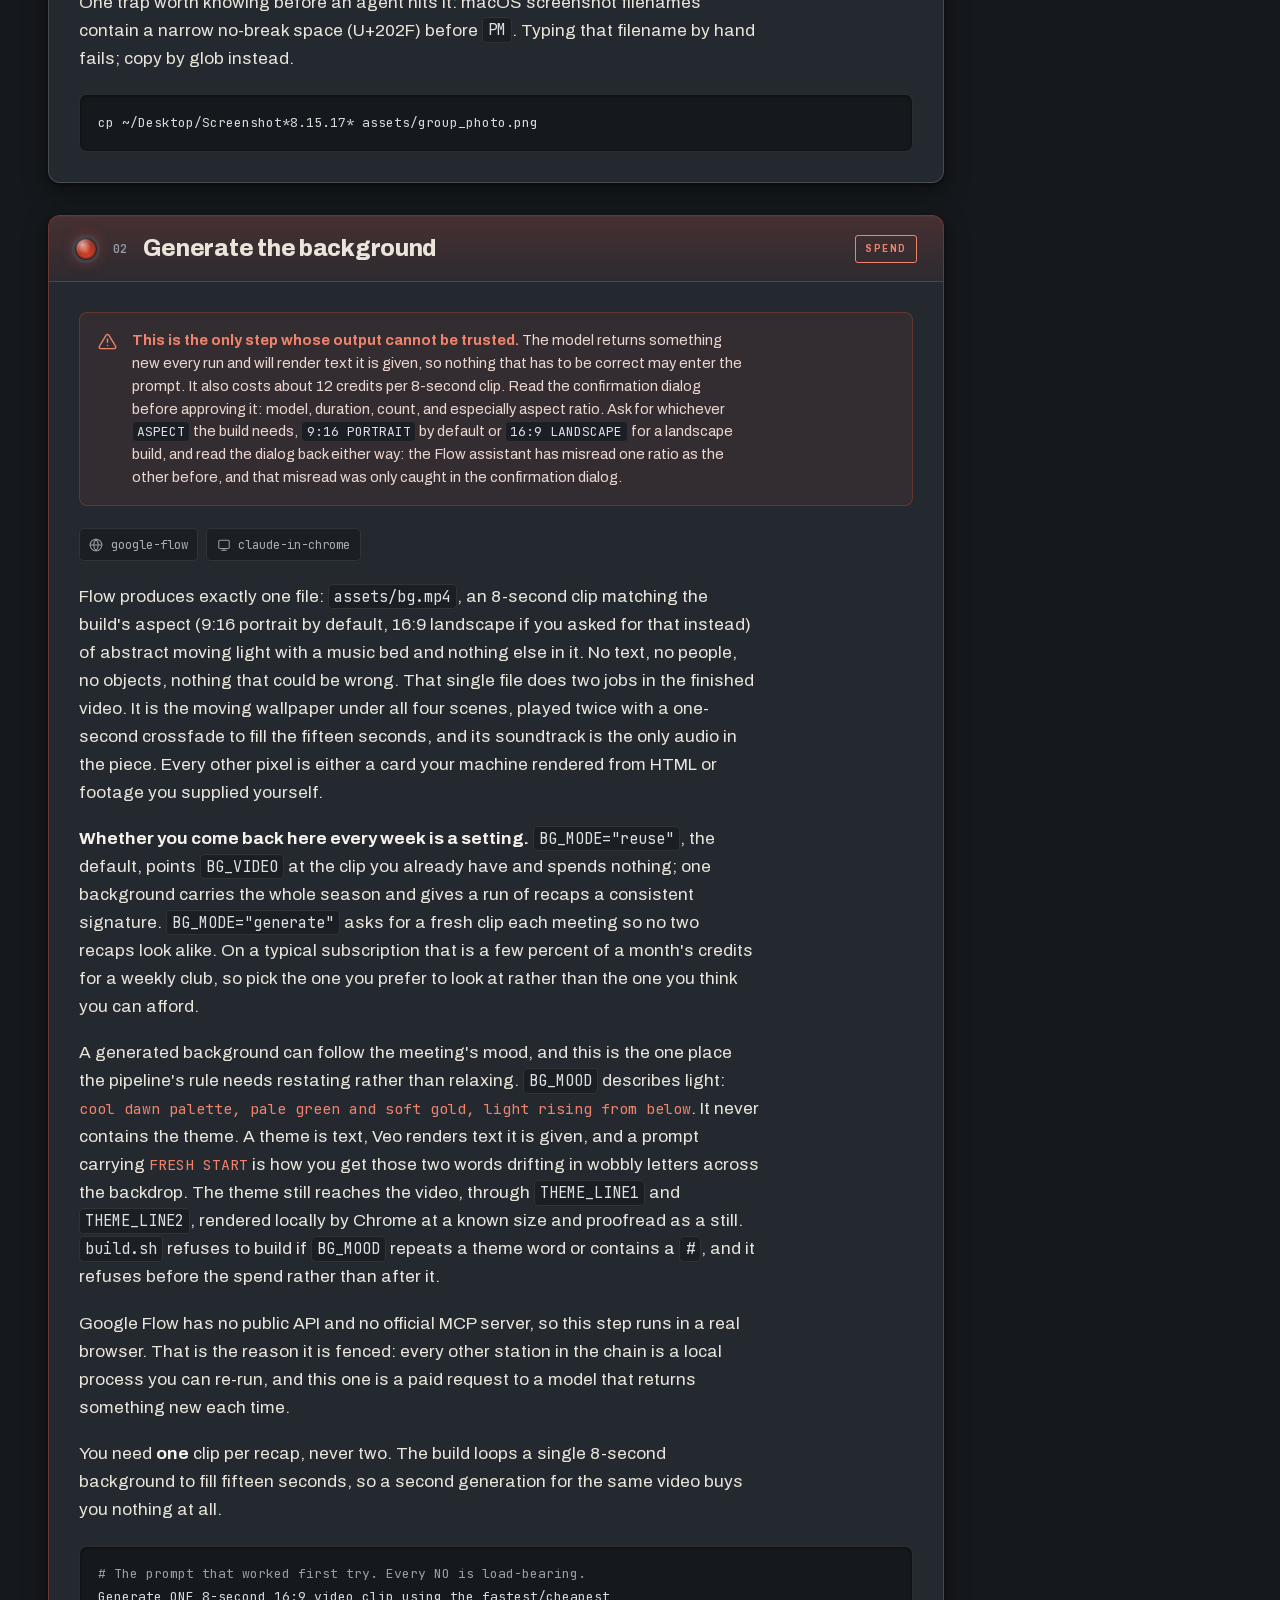
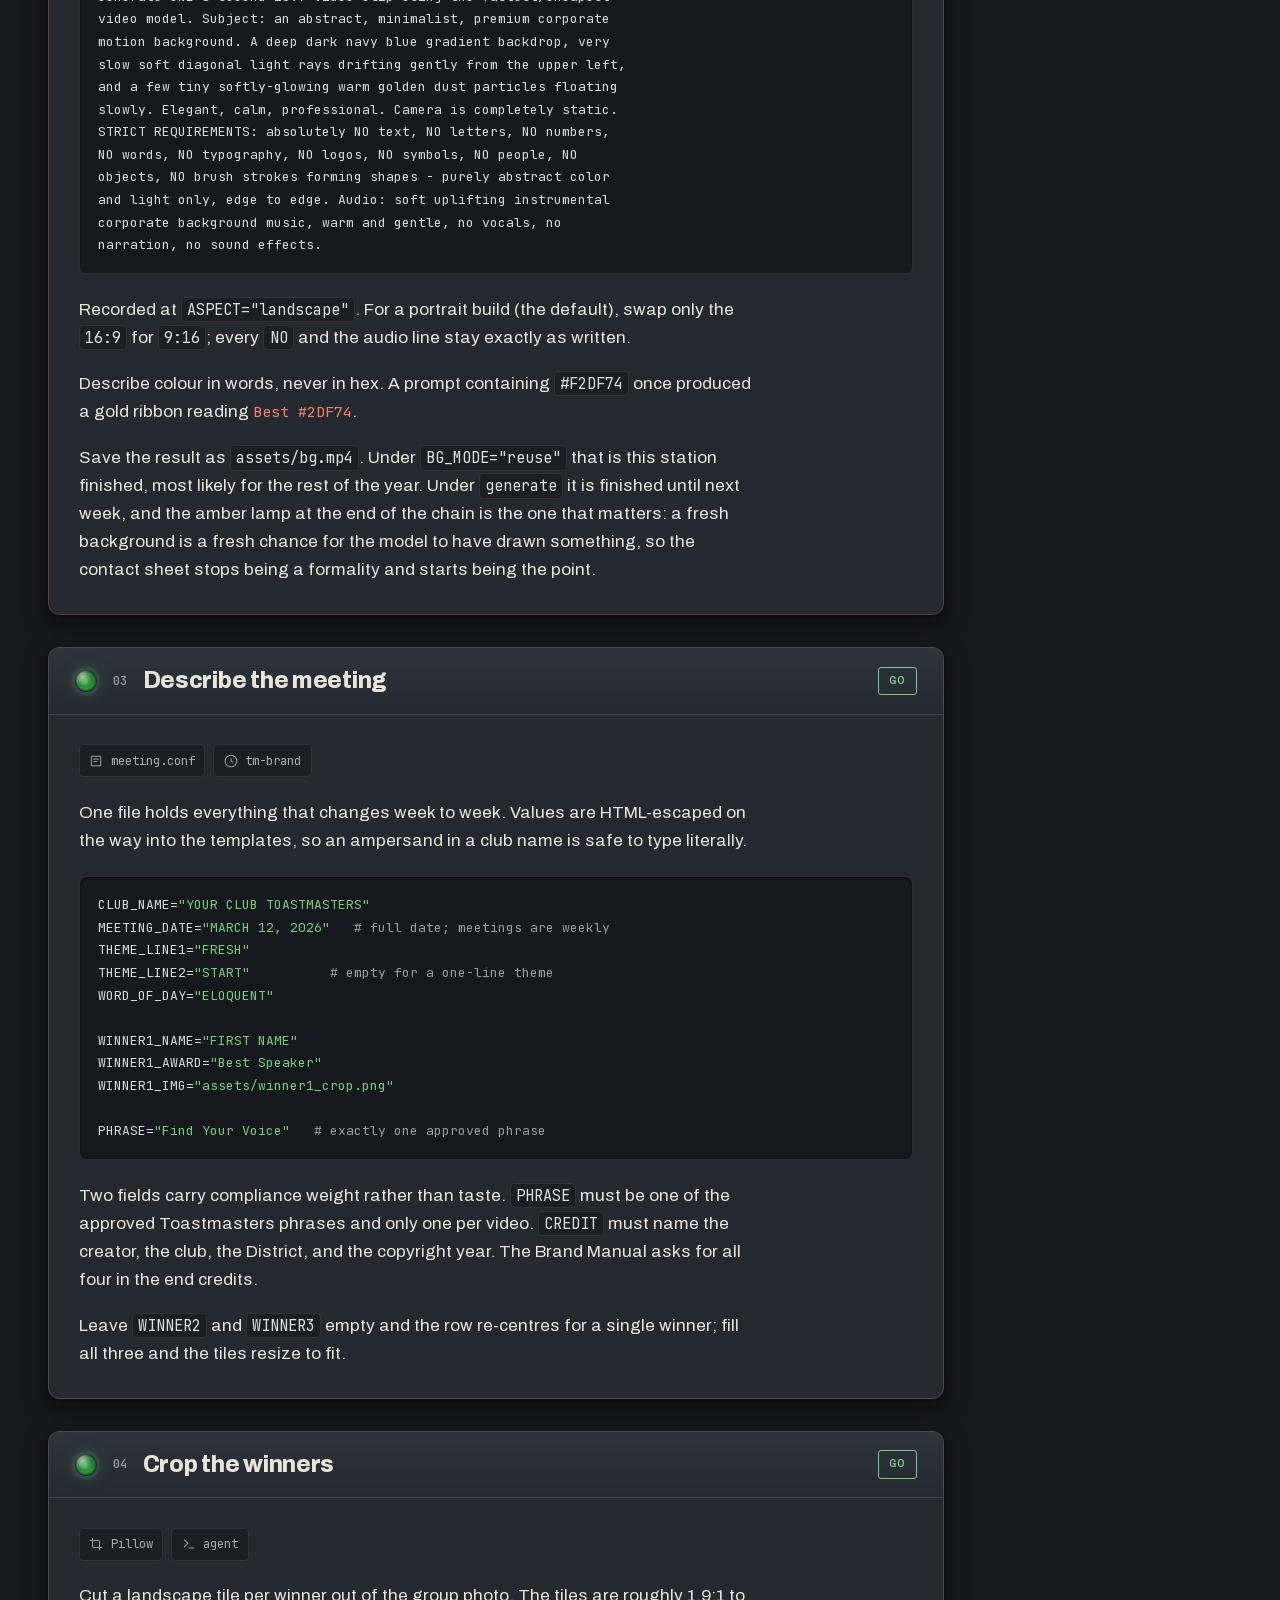
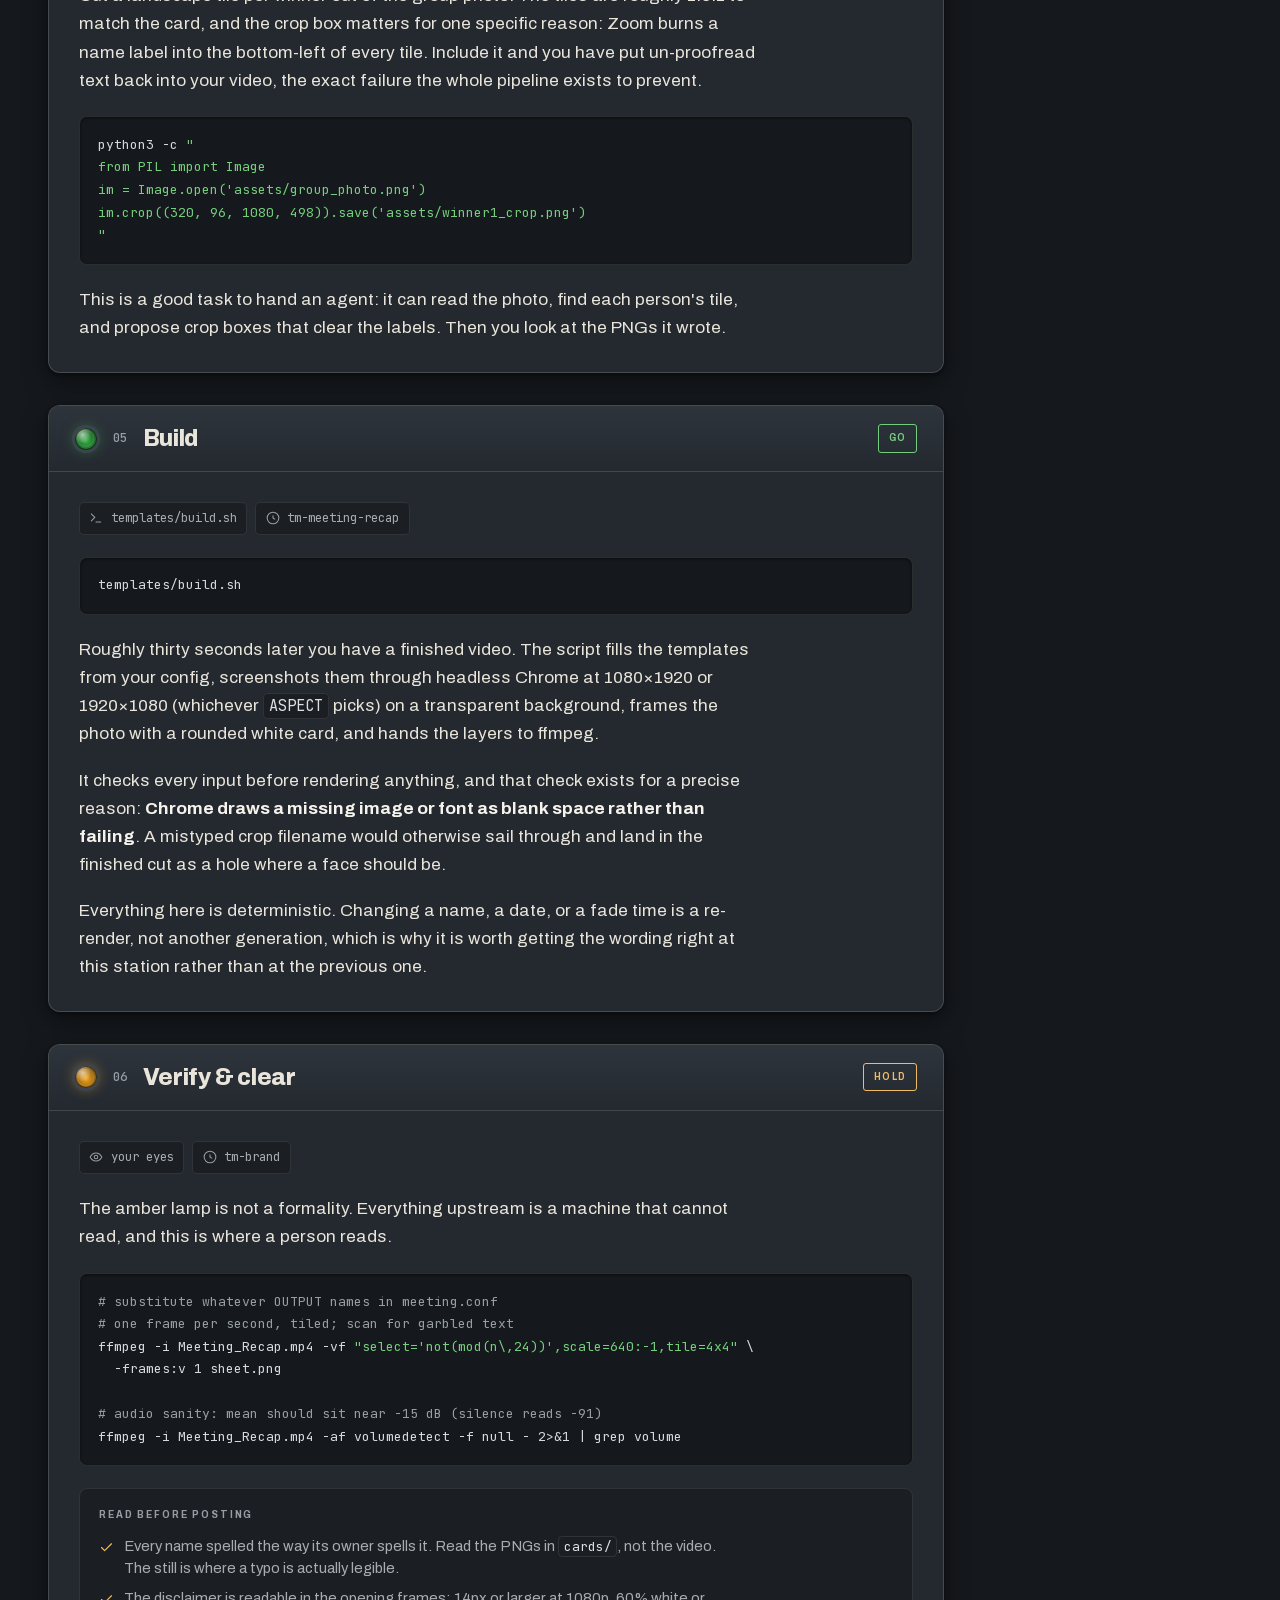
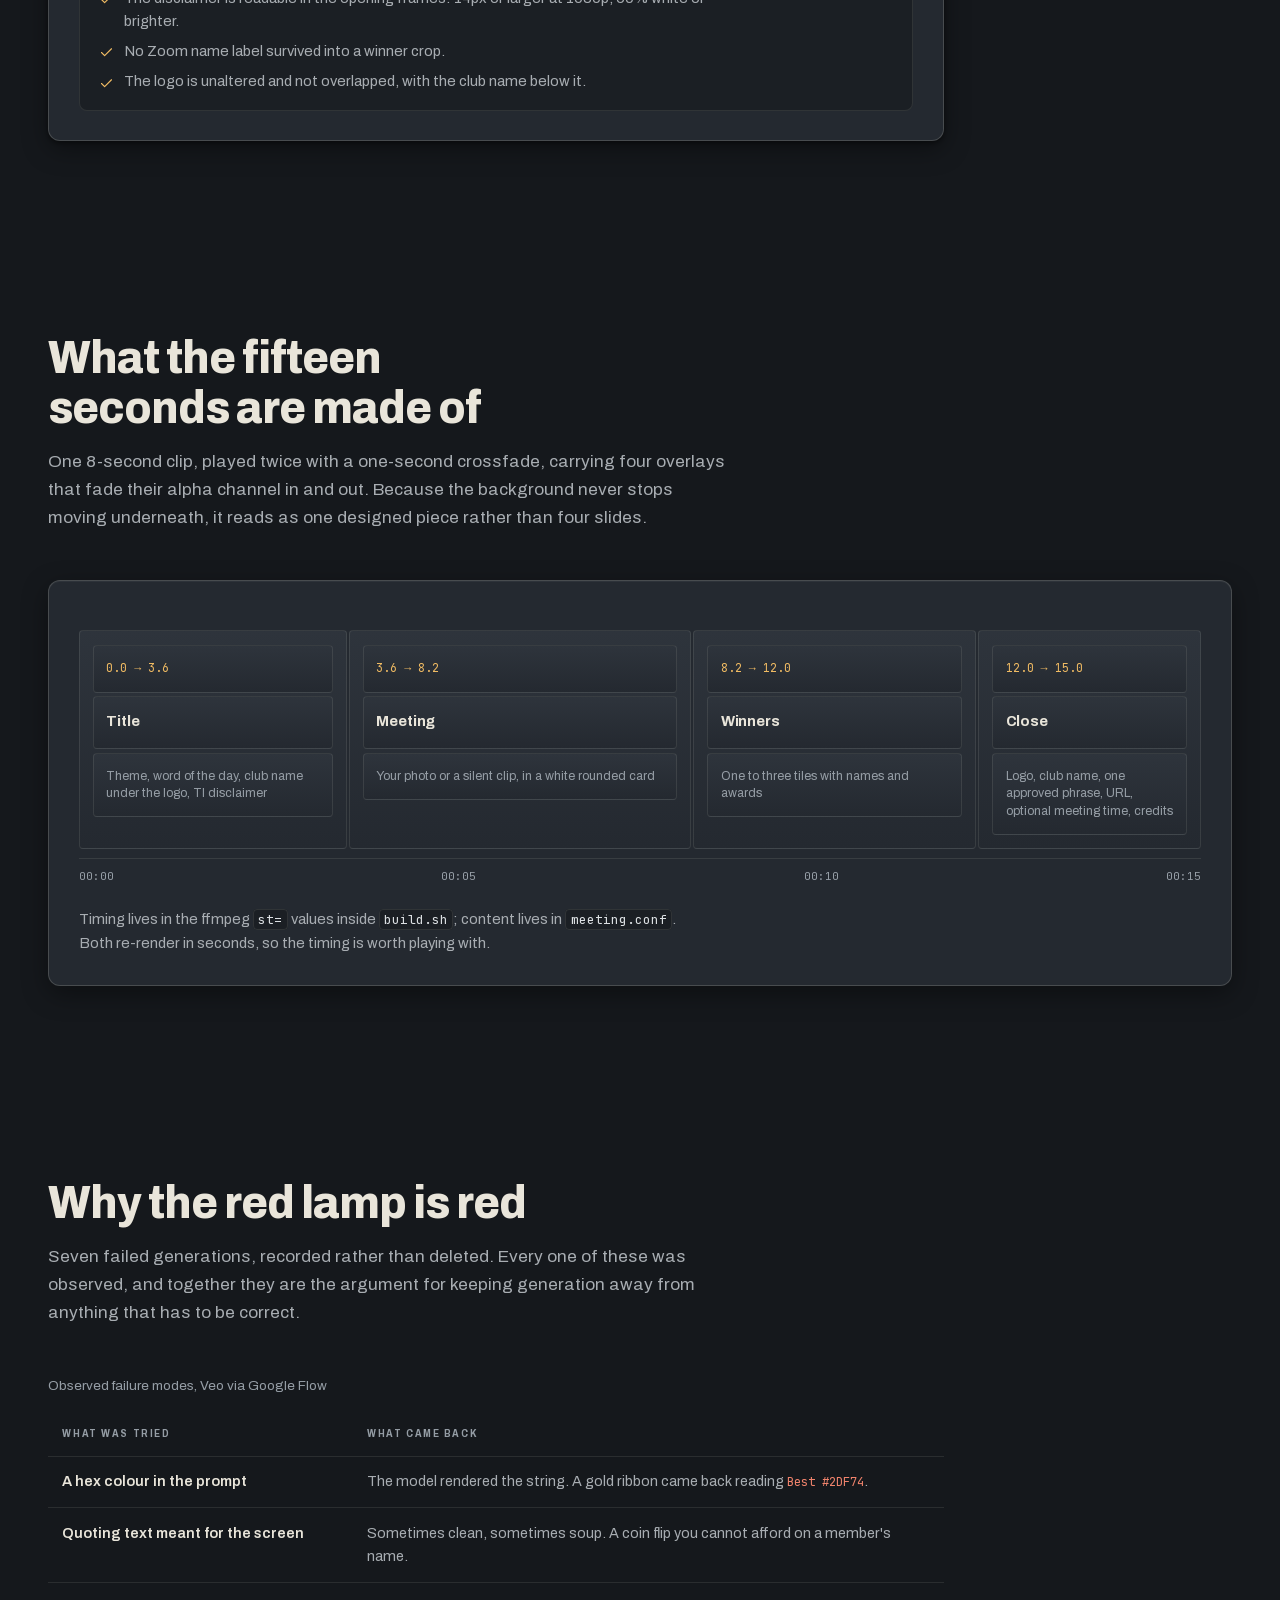
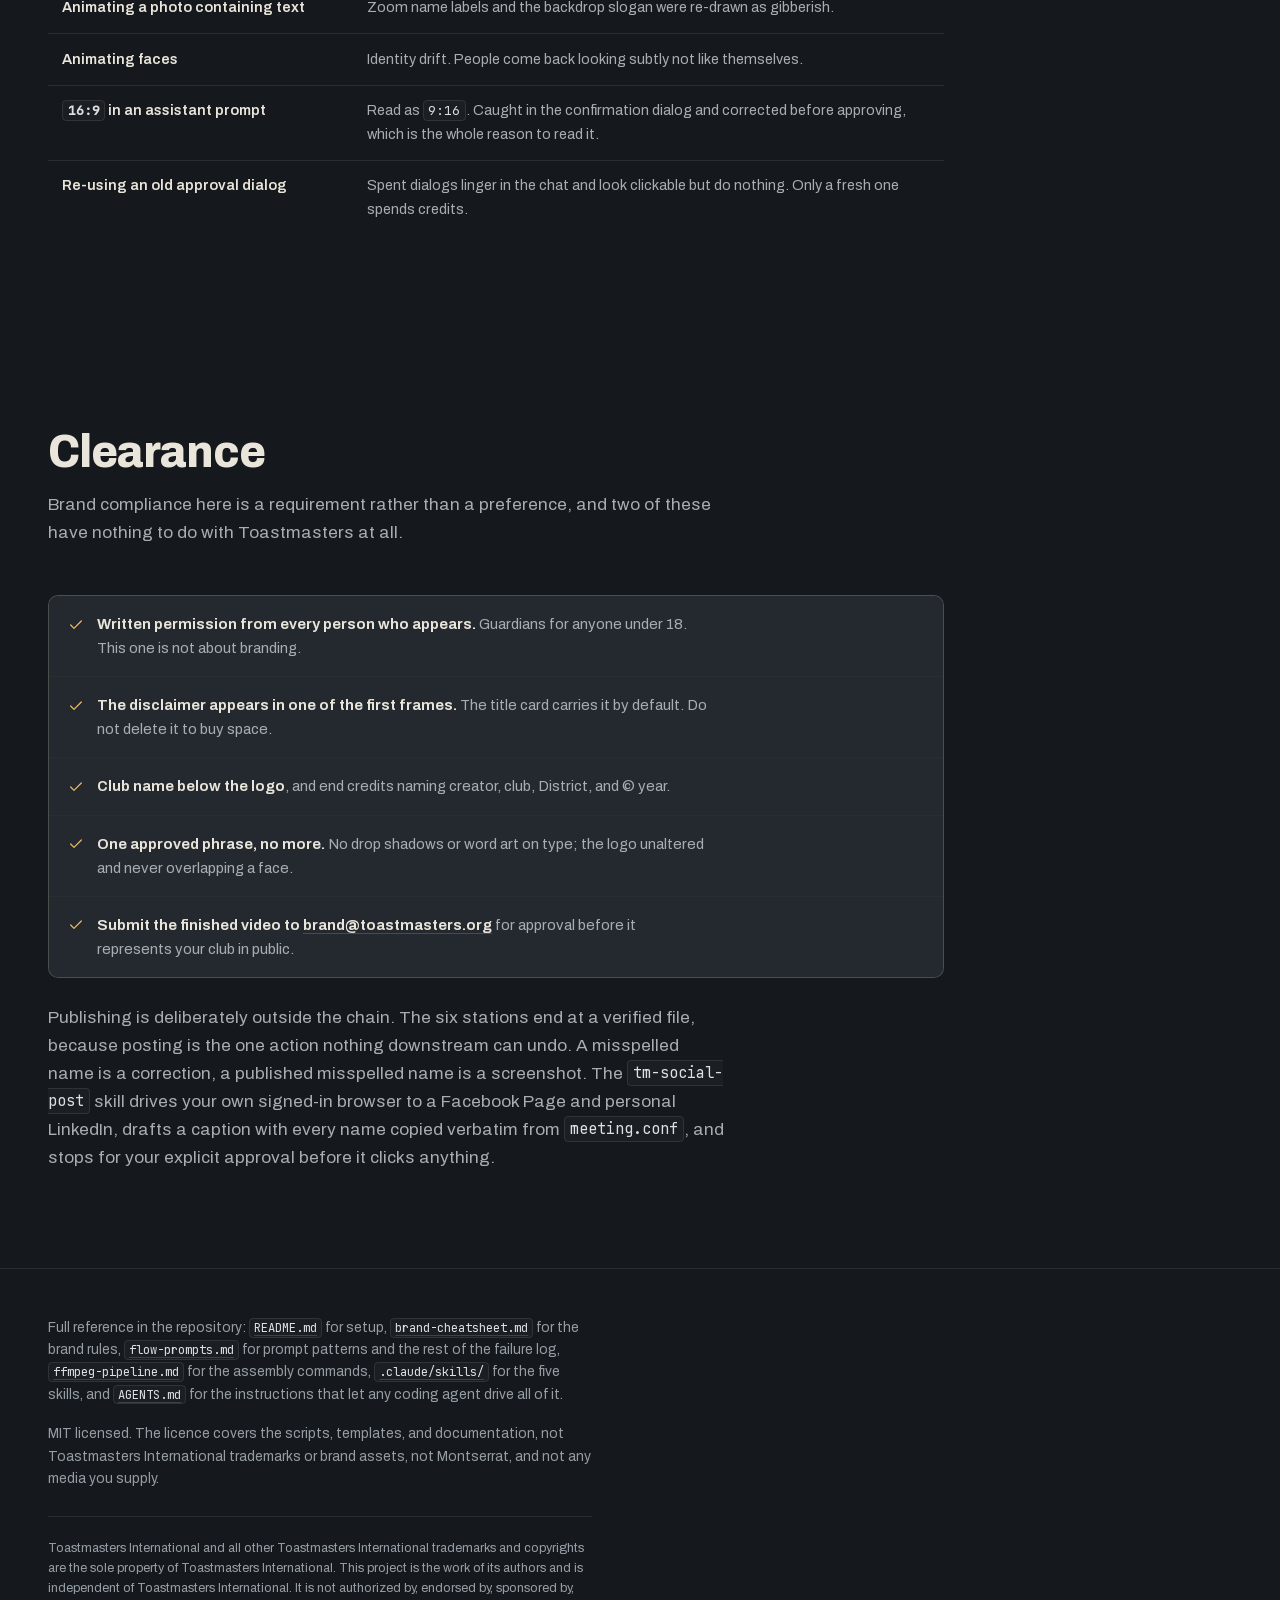
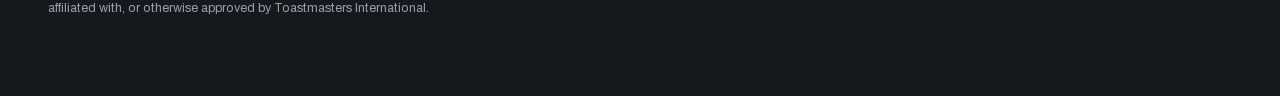
==== commit 259587bf: "docs: count and name the freetoasthost skill on the walkthrough page" ====
--- a/index.html
+++ b/index.html
@@ -153,7 +153,7 @@
     inset 0 1px 2px var(--light-22),
     0 0 0 3px var(--bezel),
     0 1px 1px var(--shade-70),
-    0 0 var(--bloom,0px) var(--glow);
+    0 0 14px var(--glow);
   /* Lit is the default: a lamp must never depend on JS to read correctly. */
   filter:saturate(var(--sat,1.18)) brightness(var(--bright,1.06));
   transition:filter .5s var(--ease),box-shadow .5s var(--ease);
@@ -162,7 +162,6 @@
   content:'';position:absolute;inset:12%;border-radius:50%;
   box-shadow:inset 0 0 0 1px var(--light-10);
 }
-.lamp{--bloom:14px}
 
 .go .lamp{--lens:var(--go-lens);--glow:var(--go-glow)}
 .hold .lamp{--lens:var(--hold-lens);--glow:var(--hold-glow)}
@@ -533,12 +532,12 @@
   <div class="shell">
     <div class="sec-head">
       <h2 id="h-chain">The chain</h2>
-      <p>Each station names the tool that drives it. Four Claude Code skills ship in this
+      <p>Each station names the tool that drives it. Five Claude Code skills ship in this
       repo under <code>.claude/skills/</code> and load automatically once you open the
       clone. <code>tm-meeting-recap</code> runs the whole chain,
       <code>google-flow</code> covers the credit-spending station,
-      <code>tm-brand</code> knows the compliance rules, and <code>tm-social-post</code>
-      publishes the result. They do the orchestration you would otherwise do by hand:
+      <code>tm-brand</code> knows the compliance rules, <code>tm-social-post</code>
+      publishes the result, and <code>freetoasthost</code> puts it on the club website. They do the orchestration you would otherwise do by hand:
       reading the brand manual, checking the Flow dialog before approving it, proofreading
       the rendered cards.</p>
     </div>
@@ -881,7 +880,7 @@
     rules, <a href="https://github.com/rlorenzo/toastmasters-flow-promos/blob/main/flow-prompts.md"><code>flow-prompts.md</code></a> for prompt patterns
     and the rest of the failure log,
     <a href="https://github.com/rlorenzo/toastmasters-flow-promos/blob/main/ffmpeg-pipeline.md"><code>ffmpeg-pipeline.md</code></a> for the assembly
-    commands, <a href="https://github.com/rlorenzo/toastmasters-flow-promos/tree/main/.claude/skills"><code>.claude/skills/</code></a> for the four skills, and
+    commands, <a href="https://github.com/rlorenzo/toastmasters-flow-promos/tree/main/.claude/skills"><code>.claude/skills/</code></a> for the five skills, and
     <a href="https://github.com/rlorenzo/toastmasters-flow-promos/blob/main/AGENTS.md"><code>AGENTS.md</code></a> for the instructions that let any coding
     agent drive all of it.</p>
     <p class="licence">MIT licensed. The licence covers the scripts, templates,
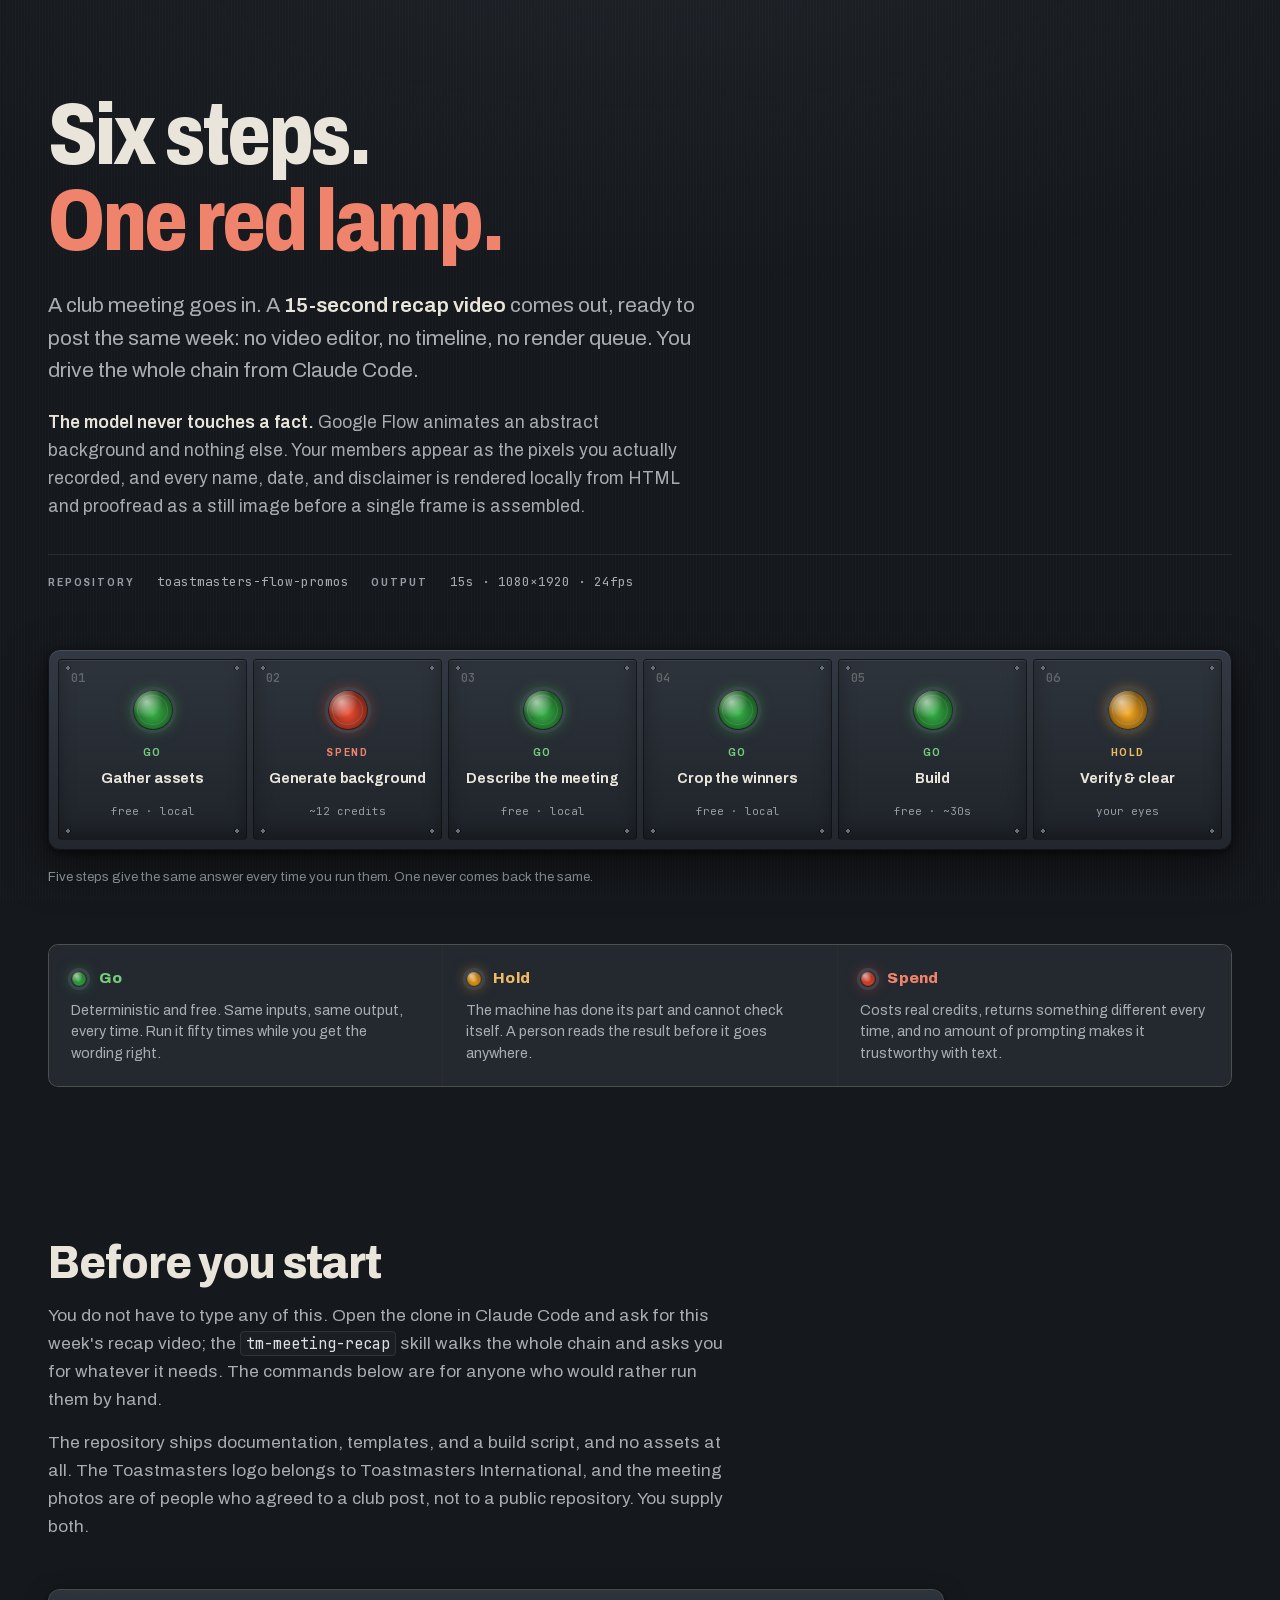
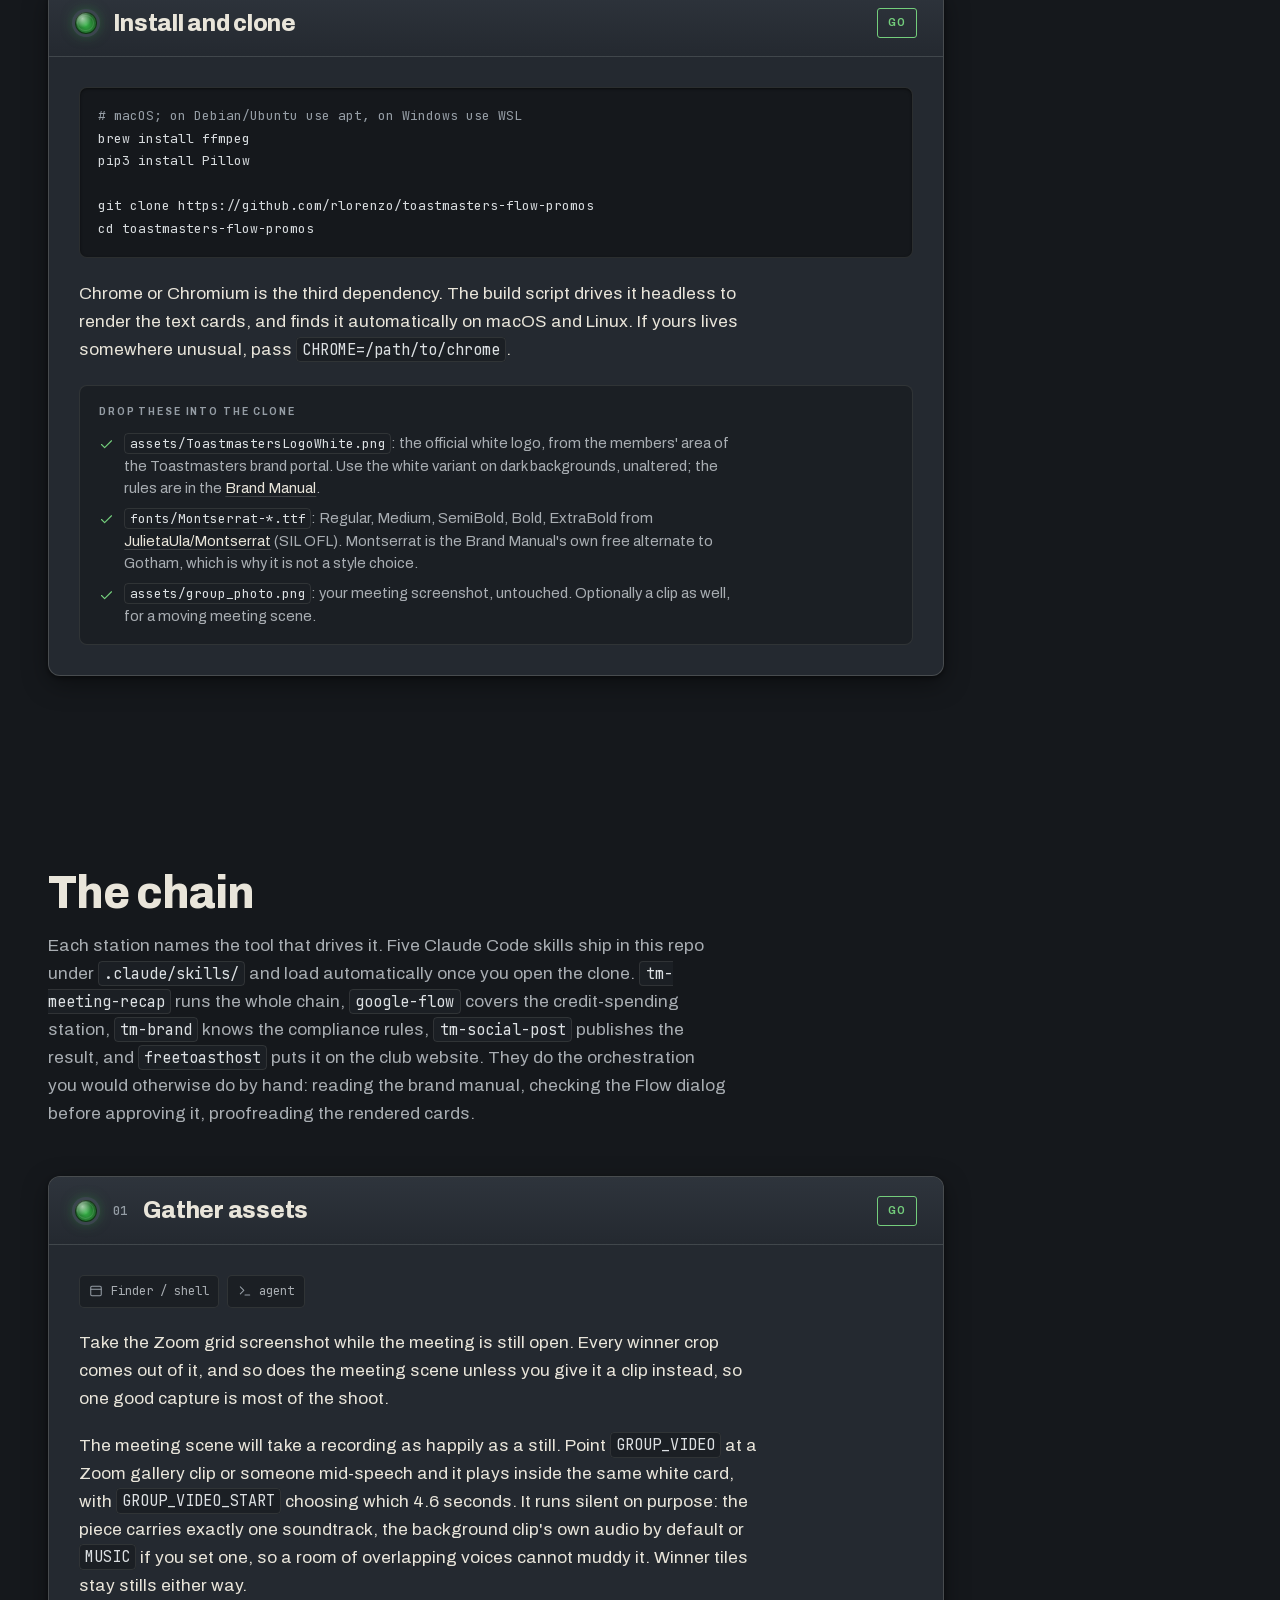
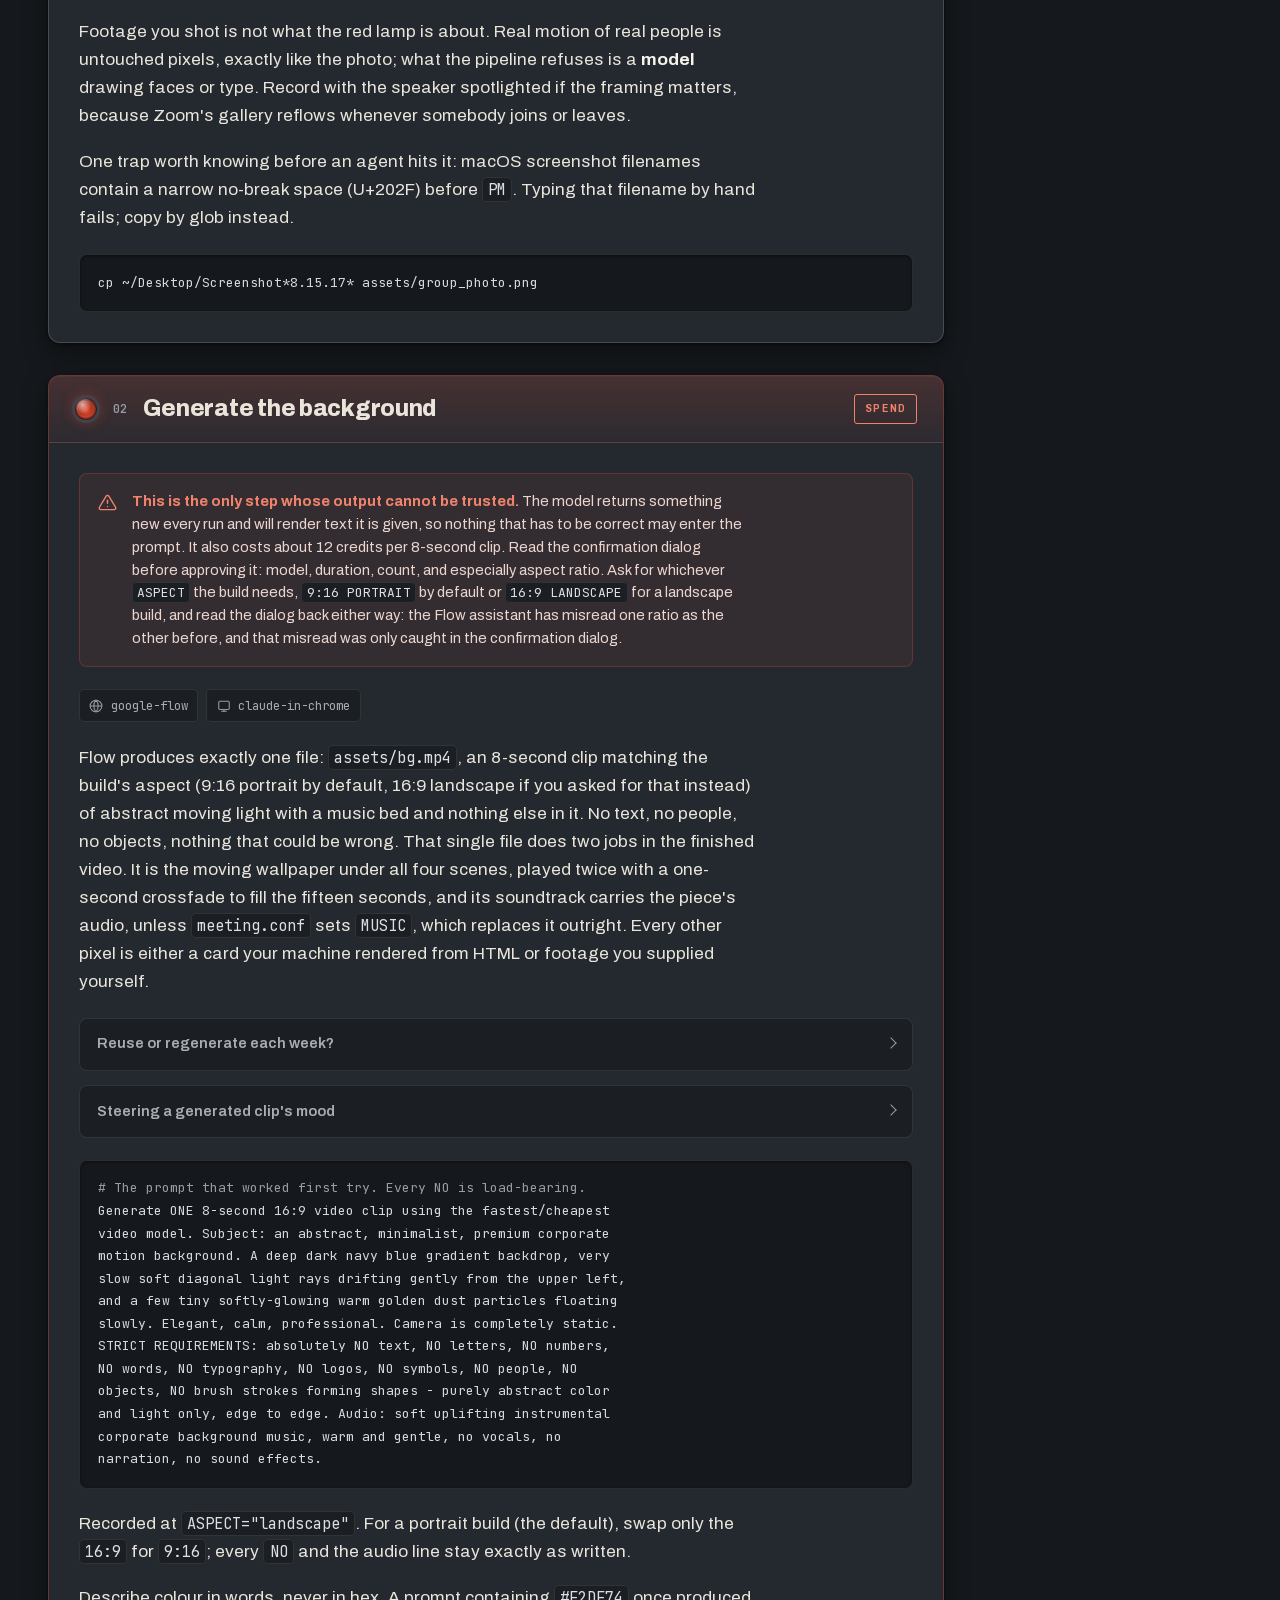
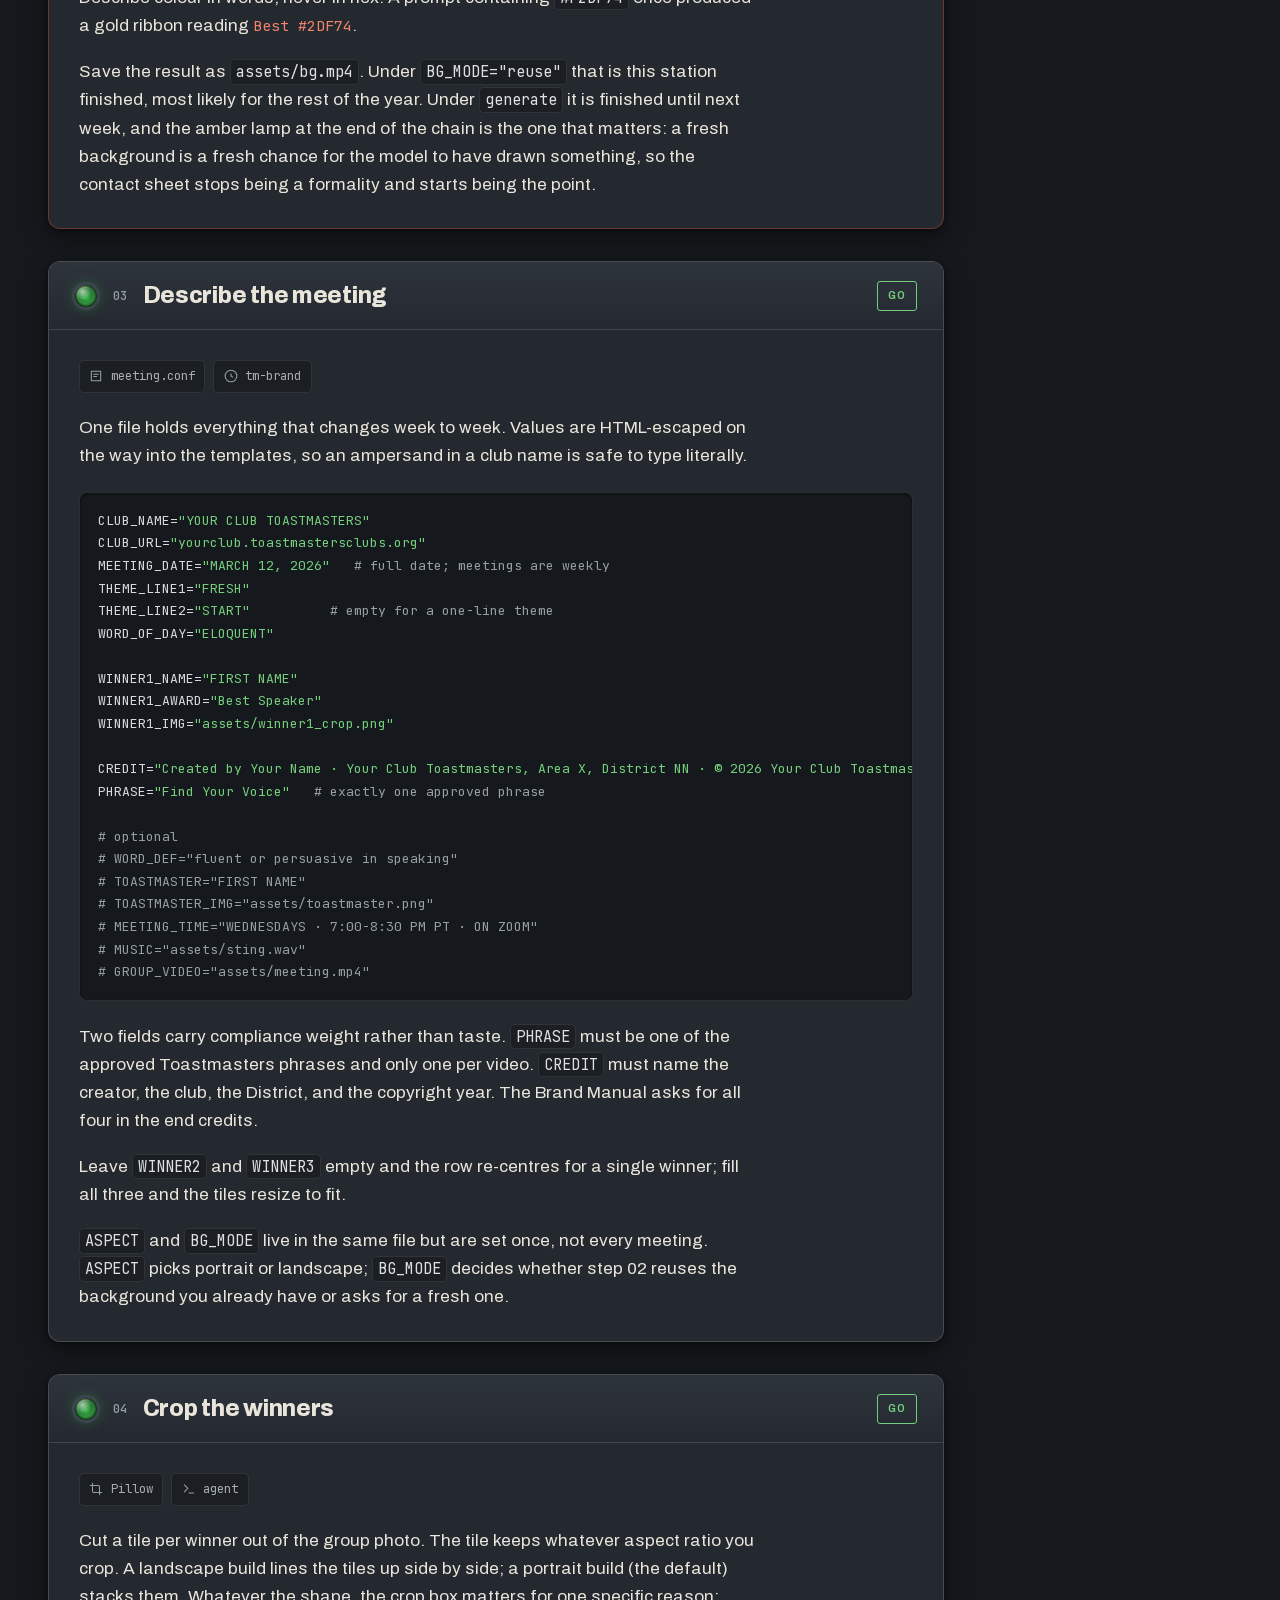
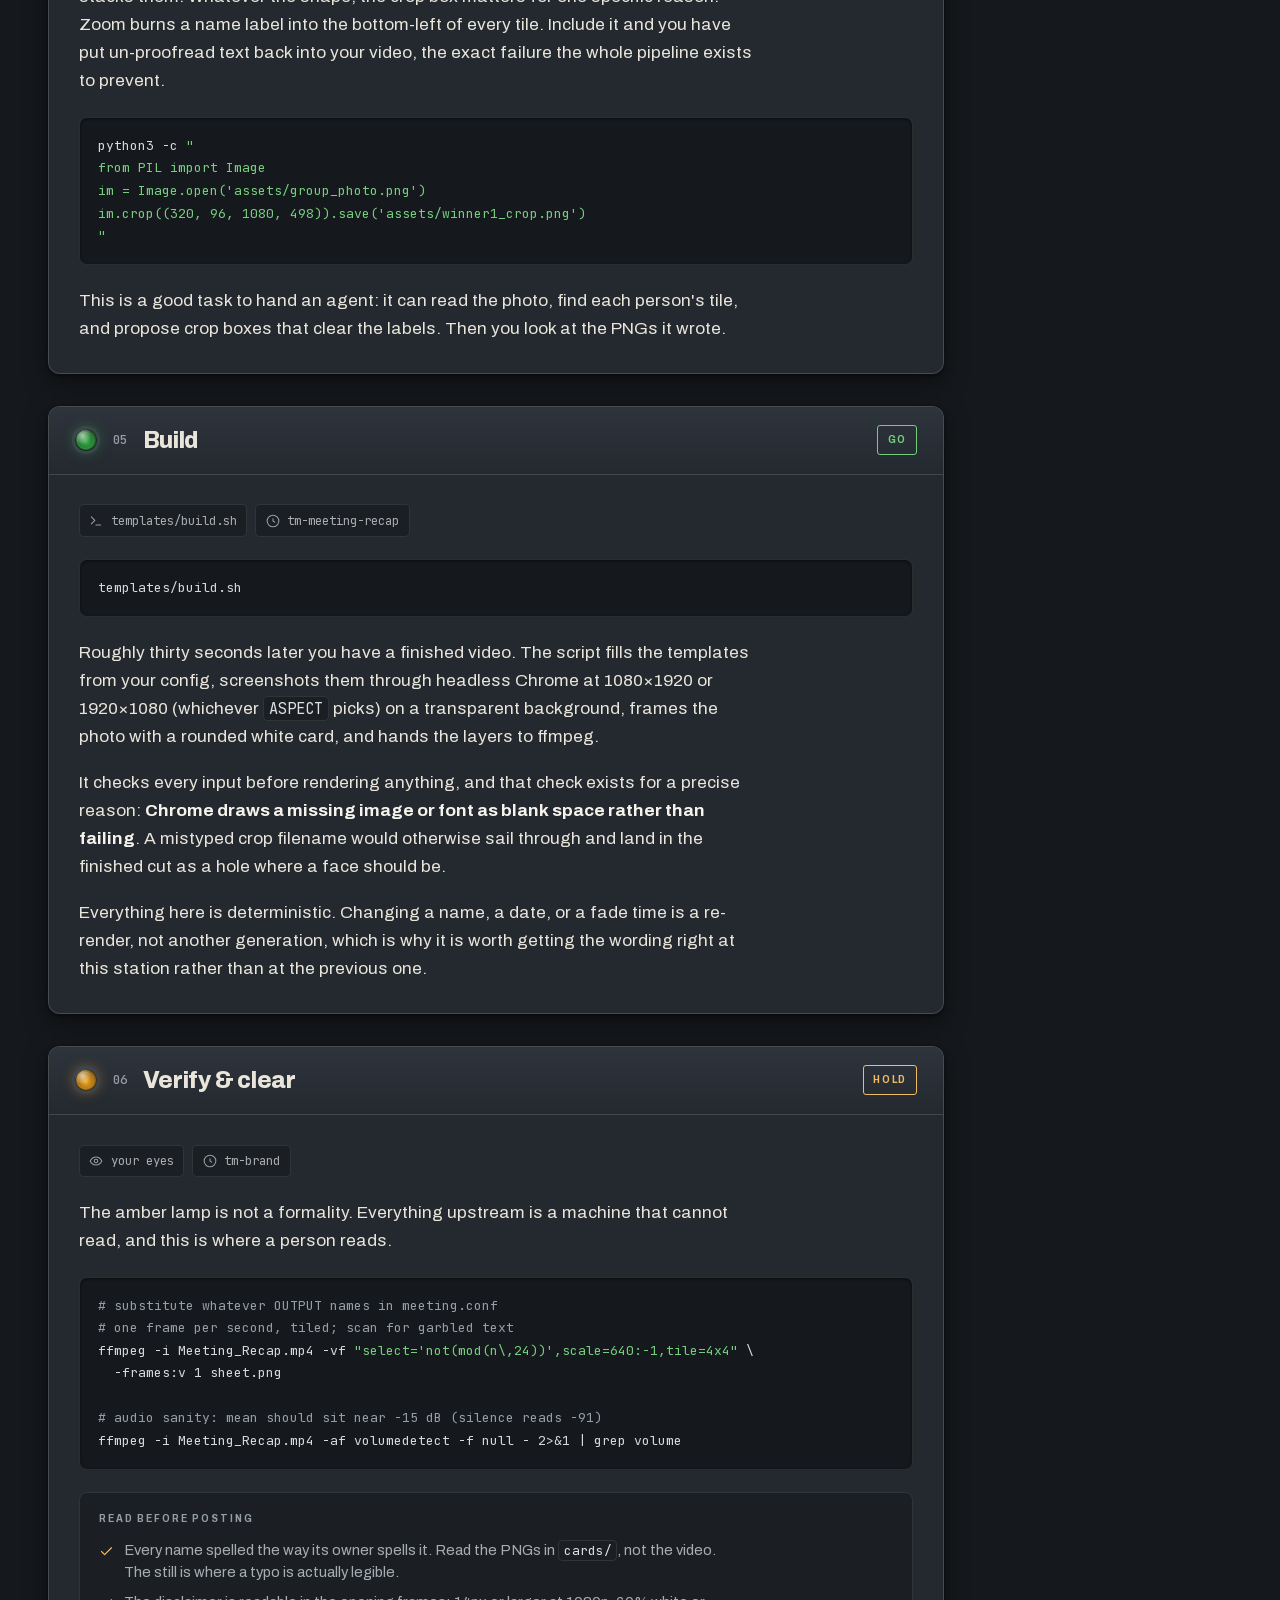
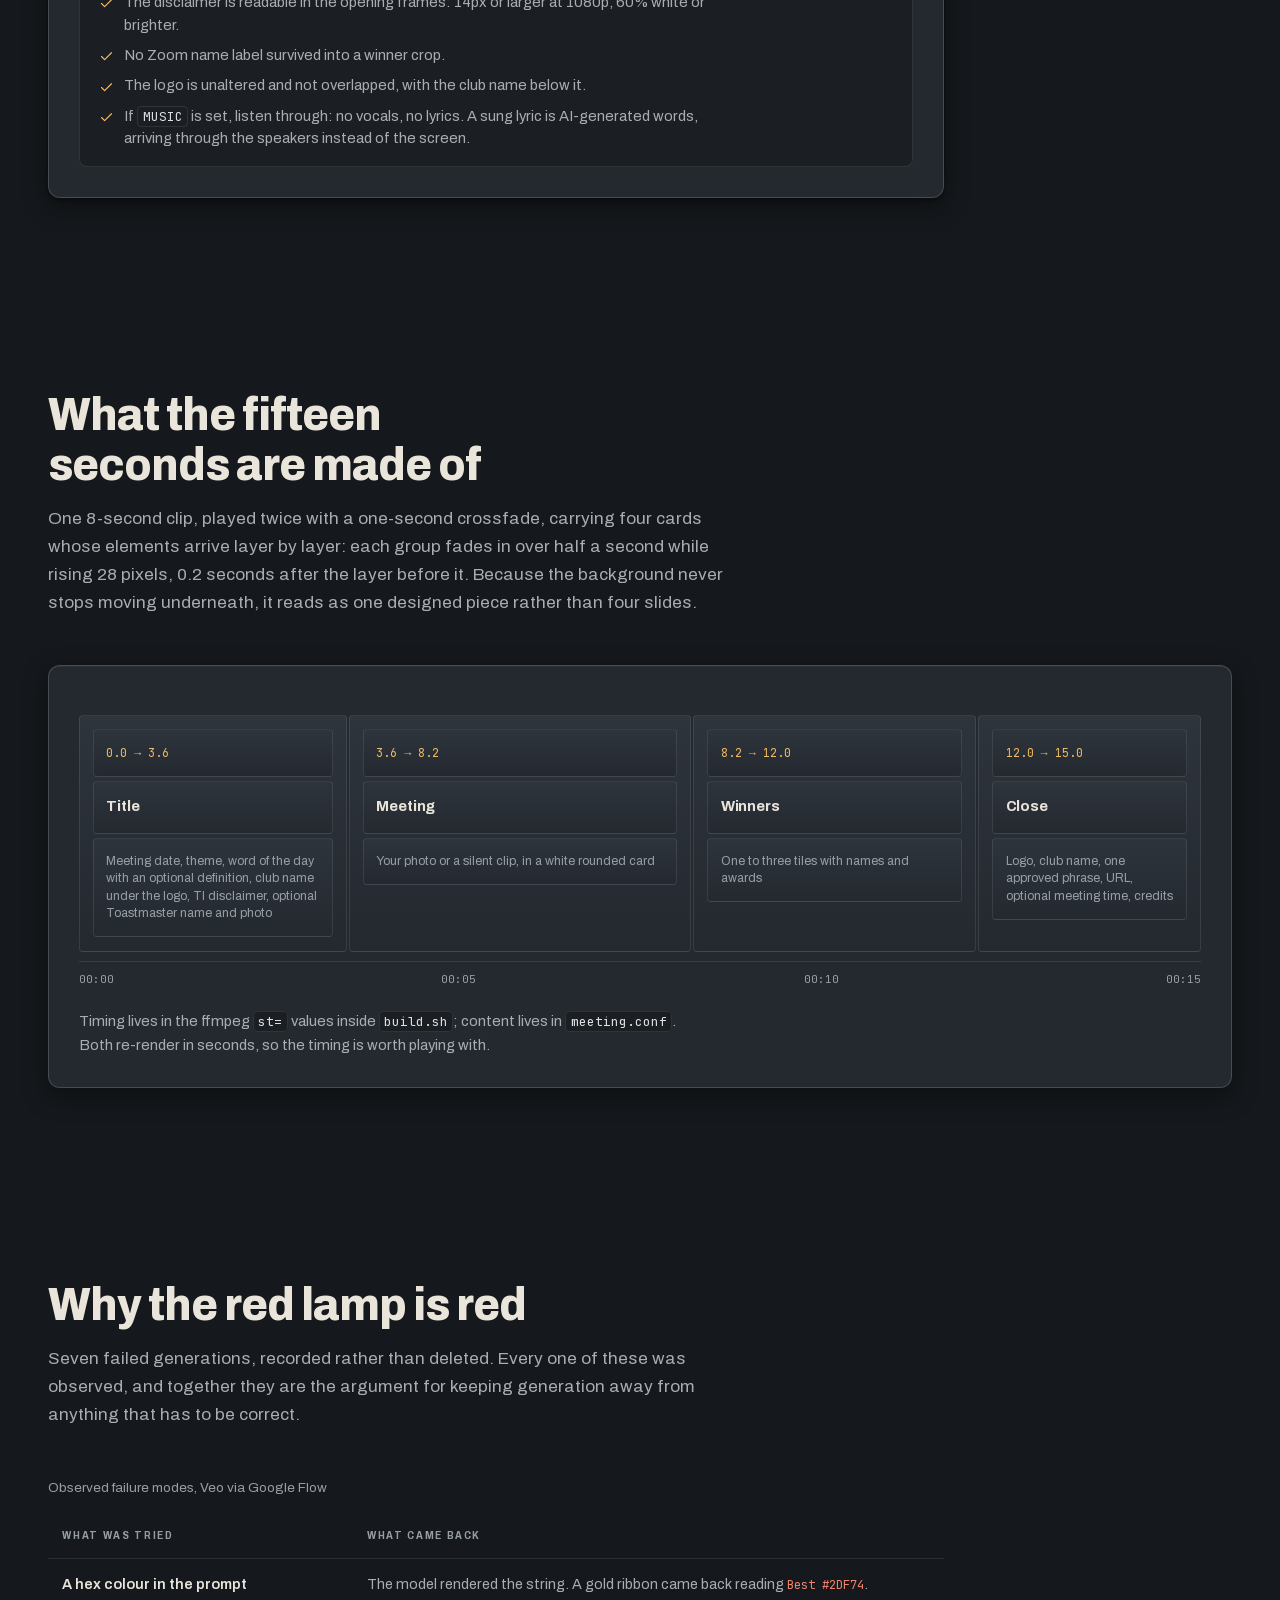
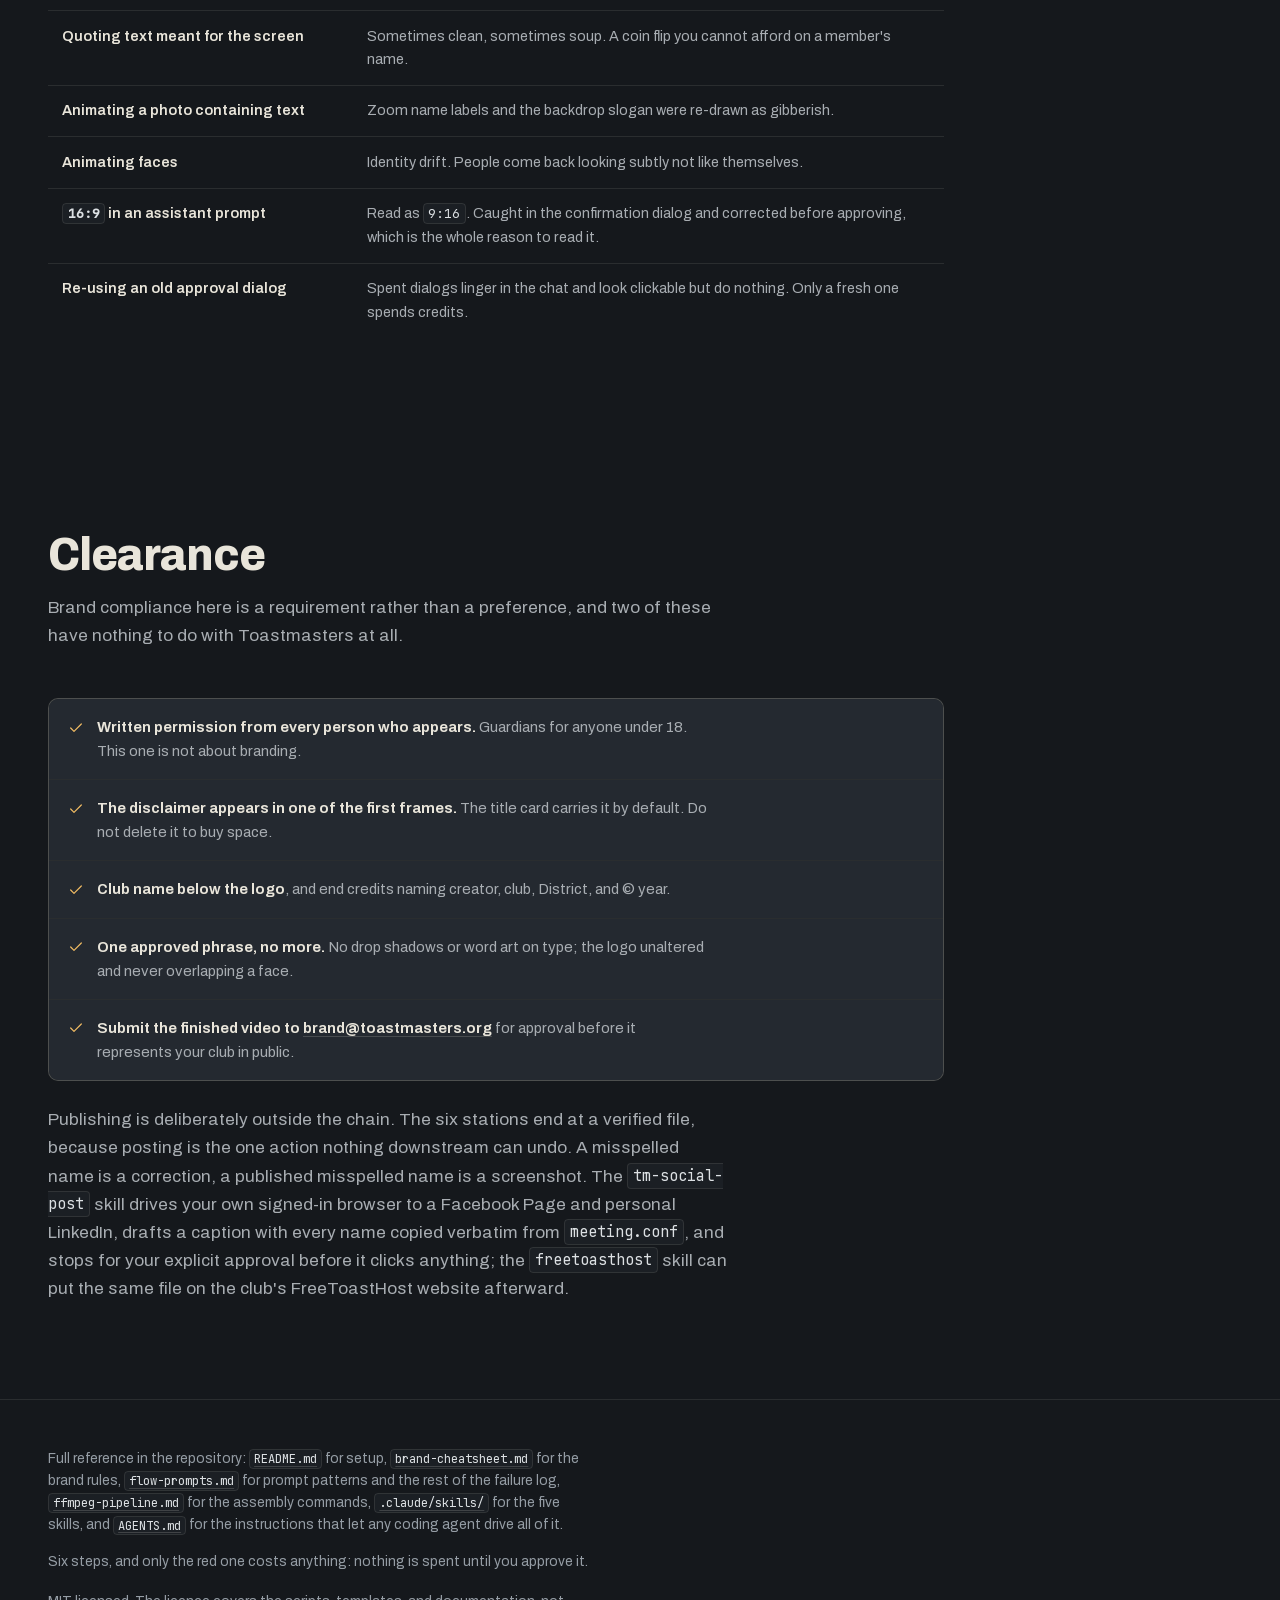
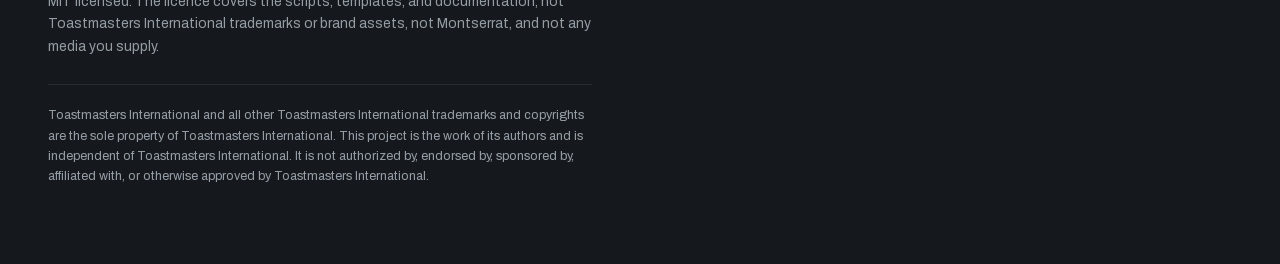
==== commit 200b4de5: "Bring the walkthrough page up to date with the pipeline Fix claims that drifted as features landed: " ====
--- a/index.html
+++ b/index.html
@@ -136,7 +136,7 @@
 
 /* Silkscreened plate lettering: equipment labels, never a heading kicker */
 .plate{
-  font-size:.685rem;font-weight:700;letter-spacing:.17em;text-transform:uppercase;
+  font-size:.6875rem;font-weight:700;letter-spacing:.17em;text-transform:uppercase;
   font-variation-settings:'wdth' 84;color:var(--ink-faint);
 }
 
@@ -235,9 +235,9 @@
 }
 .station .lamp{--d:40px;margin:.2rem 0 .35rem}
 .station .name{font-weight:700;font-size:.88rem;line-height:1.24;letter-spacing:-.01em;text-align:center}
-.station .state{font-size:.62rem;font-weight:700;letter-spacing:.15em;text-transform:uppercase;font-variation-settings:'wdth' 84}
+.station .state{font-size:.6875rem;font-weight:700;letter-spacing:.15em;text-transform:uppercase;font-variation-settings:'wdth' 84}
 .go .state{color:var(--go-ink)} .hold .state{color:var(--hold-ink)} .spend .state{color:var(--spend-ink)}
-.station .cost{font-family:var(--mono);font-size:.68rem;color:var(--ink-faint);margin-top:auto;padding-top:.5rem;text-align:center}
+.station .cost{font-family:var(--mono);font-size:.6875rem;color:var(--ink-faint);margin-top:auto;padding-top:.5rem;text-align:center}
 
 .rail-caption{margin-top:1rem;color:var(--ink-faint);font-size:.83rem}
 
@@ -276,7 +276,7 @@
 .step-head .num{font-family:var(--mono);font-size:.78rem;color:var(--ink-faint);font-weight:500}
 .step-head h3{flex:1 1 14rem}
 .step-head .state{
-  font-size:.63rem;font-weight:700;letter-spacing:.15em;text-transform:uppercase;
+  font-size:.6875rem;font-weight:700;letter-spacing:.15em;text-transform:uppercase;
   font-variation-settings:'wdth' 84;padding:.32rem .6rem;border-radius:3px;
   border:1px solid currentColor;
 }
@@ -355,7 +355,7 @@
 .faults{width:100%;border-collapse:collapse;margin-top:.5rem;font-size:.9rem}
 .faults caption{text-align:left;color:var(--ink-faint);font-size:.85rem;padding-bottom:.9rem}
 .faults th,.faults td{text-align:left;padding:.85rem .9rem;border-bottom:1px solid var(--hairline);vertical-align:top}
-.faults th{font-size:.66rem;letter-spacing:.15em;text-transform:uppercase;color:var(--ink-faint);font-weight:700;font-variation-settings:'wdth' 84}
+.faults th{font-size:.6875rem;letter-spacing:.15em;text-transform:uppercase;color:var(--ink-faint);font-weight:700;font-variation-settings:'wdth' 84}
 .faults td:first-child{color:var(--ink);font-weight:600;width:34%}
 .faults td:last-child{color:var(--ink-dim)}
 .faults tr:last-child td{border-bottom:0}
@@ -398,6 +398,46 @@
   *{animation-duration:.01ms !important;animation-iteration-count:1 !important;transition-duration:.01ms !important}
   .is-lit .lamp{animation:none}
 }
+
+/* step-02 disclosure */
+/* Secondary explanation, tucked behind a native disclosure. Styled as an inset
+   fitting like .check: housing metal, hairline border, well radius, so it reads
+   as another machined component rather than a browser default. The global
+   prefers-reduced-motion block above already zeroes every transition-duration
+   on the page, so the chevron's rotation is covered without a second rule here. */
+.disclose{
+  margin:1.35rem 0 0;
+  background:var(--housing);border:1px solid var(--hairline);border-radius:8px;
+  overflow:hidden;
+}
+.disclose + .disclose{margin-top:.9rem}
+.disclose summary{
+  display:flex;align-items:center;justify-content:space-between;gap:.8rem;
+  padding:.85rem 1.1rem;
+  font-size:.92rem;font-weight:600;color:var(--ink-dim);
+  cursor:pointer;list-style:none;
+  -webkit-tap-highlight-color:transparent;
+  transition:color .3s var(--ease);
+}
+/* Remove the native marker cleanly in both engines. */
+.disclose summary::-webkit-details-marker{display:none}
+.disclose summary::marker{content:''}
+.disclose summary:hover{color:var(--ink)}
+.disclose summary:focus-visible{outline:2px solid var(--ink);outline-offset:2px;border-radius:3px}
+.disclose summary .chev{
+  flex:none;width:8px;height:8px;margin-top:-2px;
+  border-right:1.5px solid var(--ink-faint);border-bottom:1.5px solid var(--ink-faint);
+  transform:rotate(-45deg);
+  transition:transform .3s var(--ease);
+}
+.disclose[open] summary .chev{transform:rotate(45deg)}
+.disclose-body{
+  max-width:var(--measure);
+  padding:1rem 1.1rem 1.05rem;
+  border-top:1px solid var(--hairline);
+}
+.disclose-body > :first-child{margin-top:0}
+.disclose-body > :last-child{margin-bottom:0}
 </style>
 </head>
 <body>
@@ -493,6 +533,10 @@
   <div class="shell">
     <div class="sec-head">
       <h2 id="h-before">Before you start</h2>
+      <p>You do not have to type any of this. Open the clone in Claude Code and ask
+      for this week's recap video; the <code>tm-meeting-recap</code> skill walks the
+      whole chain and asks you for whatever it needs. The commands below
+      are for anyone who would rather run them by hand.</p>
       <p>The repository ships documentation, templates, and a build script, and no assets
       at all. The Toastmasters logo belongs to Toastmasters International, and the meeting
       photos are of people who agreed to a club post, not to a public repository. You
@@ -562,9 +606,10 @@
           <p>The meeting scene will take a recording as happily as a still. Point
           <code>GROUP_VIDEO</code> at a Zoom gallery clip or someone mid-speech and it
           plays inside the same white card, with <code>GROUP_VIDEO_START</code> choosing
-          which 4.6 seconds. It runs silent on purpose: the music that came with the
-          background is the only audio in the piece, so a room of overlapping voices
-          cannot muddy it. Winner tiles stay stills either way.</p>
+          which 4.6 seconds. It runs silent on purpose: the piece carries exactly one
+          soundtrack, the background clip's own audio by default or <code>MUSIC</code> if
+          you set one, so a room of overlapping voices cannot muddy it. Winner tiles stay
+          stills either way.</p>
           <p>Footage you shot is not what the red lamp is about. Real motion of real
           people is untouched pixels, exactly like the photo; what the pipeline refuses is
           a <strong>model</strong> drawing faces or type. Record with the speaker spotlighted if
@@ -608,34 +653,45 @@
           no people, no objects, nothing that could be wrong. That single file does two
           jobs in the finished video. It is the moving wallpaper under all four scenes,
           played twice with a one-second crossfade to fill the fifteen seconds, and its
-          soundtrack is the only audio in the piece. Every other pixel is either a card
+          soundtrack carries the piece's audio, unless <code>meeting.conf</code> sets
+          <code>MUSIC</code>, which replaces it outright. Every other pixel is either a card
           your machine rendered from HTML or footage you supplied yourself.</p>
-          <p><strong>Whether you come back here every week is a setting.</strong>
-          <code>BG_MODE="reuse"</code>, the default, points <code>BG_VIDEO</code> at the
-          clip you already have and spends nothing; one background carries the whole
-          season and gives a run of recaps a consistent signature.
-          <code>BG_MODE="generate"</code> asks for a fresh clip each meeting so no two
-          recaps look alike. On a typical subscription that is a few percent of a month's credits for
-          a weekly club, so pick the one you prefer to look at rather than the one you
-          think you can afford.</p>
-          <p>A generated background can follow the meeting's mood, and this is the one
-          place the pipeline's rule needs restating rather than relaxing.
-          <code>BG_MOOD</code> describes light: <span class="q">cool dawn palette, pale
-          green and soft gold, light rising from below</span>. It never contains the
-          theme. A theme is text, Veo renders text it is given, and a prompt carrying
-          <span class="q">FRESH START</span> is how you get those two words drifting in
-          wobbly letters across the backdrop. The theme still reaches the video, through
-          <code>THEME_LINE1</code> and <code>THEME_LINE2</code>, rendered locally by
-          Chrome at a known size and proofread as a still. <code>build.sh</code> refuses
-          to build if <code>BG_MOOD</code> repeats a theme word or contains a
-          <code>#</code>, and it refuses before the spend rather than after it.</p>
-          <p>Google Flow has no public API and no official MCP server, so this step runs in
-          a real browser. That is the reason it is fenced: every other station in the chain
-          is a local process you can re-run, and this one is a paid request to a model that
-          returns something new each time.</p>
-          <p>You need <strong>one</strong> clip per recap, never two. The build loops a
-          single 8-second background to fill fifteen seconds, so a second generation for
-          the same video buys you nothing at all.</p>
+          <details class="disclose">
+            <summary><span>Reuse or regenerate each week?</span><span class="chev" aria-hidden="true"></span></summary>
+            <div class="disclose-body">
+              <p><strong>Whether you come back here every week is a setting.</strong>
+              <code>BG_MODE="reuse"</code>, the default, points <code>BG_VIDEO</code> at the
+              clip you already have and spends nothing; one background carries the whole
+              season and gives a run of recaps a consistent signature.
+              <code>BG_MODE="generate"</code> asks for a fresh clip each meeting so no two
+              recaps look alike. On a typical subscription that is a few percent of a month's credits for
+              a weekly club, so pick the one you prefer to look at rather than the one you
+              think you can afford.</p>
+              <p>Google Flow has no public API and no official MCP server, so this step runs in
+              a real browser. That is the reason it is fenced: every other station in the chain
+              is a local process you can re-run, and this one is a paid request to a model that
+              returns something new each time.</p>
+              <p>You need <strong>one</strong> clip per recap, never two. The build loops a
+              single 8-second background to fill fifteen seconds, so a second generation for
+              the same video buys you nothing at all.</p>
+            </div>
+          </details>
+          <details class="disclose">
+            <summary><span>Steering a generated clip's mood</span><span class="chev" aria-hidden="true"></span></summary>
+            <div class="disclose-body">
+              <p>A generated background can follow the meeting's mood, and this is the one
+              place the pipeline's rule needs restating rather than relaxing.
+              <code>BG_MOOD</code> describes light: <span class="q">cool dawn palette, pale
+              green and soft gold, light rising from below</span>. It never contains the
+              theme. A theme is text, Veo renders text it is given, and a prompt carrying
+              <span class="q">FRESH START</span> is how you get those two words drifting in
+              wobbly letters across the backdrop. The theme still reaches the video, through
+              <code>THEME_LINE1</code> and <code>THEME_LINE2</code>, rendered locally by
+              Chrome at a known size and proofread as a still. <code>build.sh</code> refuses
+              to build if <code>BG_MOOD</code> repeats a theme word or contains a
+              <code>#</code>, and it refuses before the spend rather than after it.</p>
+            </div>
+          </details>
           <pre><span class="c"># The prompt that worked first try. Every NO is load-bearing.</span>
 Generate ONE 8-second 16:9 video clip using the fastest/cheapest
 video model. Subject: an abstract, minimalist, premium corporate
@@ -680,6 +736,7 @@
           on the way into the templates, so an ampersand in a club name is safe to type
           literally.</p>
           <pre>CLUB_NAME=<span class="p">"YOUR CLUB TOASTMASTERS"</span>
+CLUB_URL=<span class="p">"yourclub.toastmastersclubs.org"</span>
 MEETING_DATE=<span class="p">"MARCH 12, 2026"</span>   <span class="c"># full date; meetings are weekly</span>
 THEME_LINE1=<span class="p">"FRESH"</span>
 THEME_LINE2=<span class="p">"START"</span>          <span class="c"># empty for a one-line theme</span>
@@ -689,13 +746,26 @@
 WINNER1_AWARD=<span class="p">"Best Speaker"</span>
 WINNER1_IMG=<span class="p">"assets/winner1_crop.png"</span>
 
-PHRASE=<span class="p">"Find Your Voice"</span>   <span class="c"># exactly one approved phrase</span></pre>
+CREDIT=<span class="p">"Created by Your Name · Your Club Toastmasters, Area X, District NN · © 2026 Your Club Toastmasters"</span>
+PHRASE=<span class="p">"Find Your Voice"</span>   <span class="c"># exactly one approved phrase</span>
+
+<span class="c"># optional</span>
+<span class="c"># WORD_DEF="fluent or persuasive in speaking"</span>
+<span class="c"># TOASTMASTER="FIRST NAME"</span>
+<span class="c"># TOASTMASTER_IMG="assets/toastmaster.png"</span>
+<span class="c"># MEETING_TIME="WEDNESDAYS · 7:00-8:30 PM PT · ON ZOOM"</span>
+<span class="c"># MUSIC="assets/sting.wav"</span>
+<span class="c"># GROUP_VIDEO="assets/meeting.mp4"</span></pre>
           <p>Two fields carry compliance weight rather than taste. <code>PHRASE</code> must
           be one of the approved Toastmasters phrases and only one per video.
           <code>CREDIT</code> must name the creator, the club, the District, and the
           copyright year. The Brand Manual asks for all four in the end credits.</p>
           <p>Leave <code>WINNER2</code> and <code>WINNER3</code> empty and the row
           re-centres for a single winner; fill all three and the tiles resize to fit.</p>
+          <p><code>ASPECT</code> and <code>BG_MODE</code> live in the same file but
+          are set once, not every meeting. <code>ASPECT</code> picks portrait or
+          landscape; <code>BG_MODE</code> decides whether step 02 reuses the background
+          you already have or asks for a fresh one.</p>
         </div>
       </article>
 
@@ -711,11 +781,13 @@
             <li><svg viewBox="0 0 24 24" fill="none" stroke="currentColor" stroke-width="1.8" stroke-linecap="round" stroke-linejoin="round"><path d="M6 2v14a2 2 0 002 2h14"/><path d="M18 22V8a2 2 0 00-2-2H2"/></svg>Pillow</li>
             <li><svg viewBox="0 0 24 24" fill="none" stroke="currentColor" stroke-width="1.8" stroke-linecap="round" stroke-linejoin="round"><path d="M4 17l6-6-6-6"/><path d="M12 19h8"/></svg>agent</li>
           </ul>
-          <p>Cut a landscape tile per winner out of the group photo. The tiles are roughly
-          1.9:1 to match the card, and the crop box matters for one specific reason: Zoom
-          burns a name label into the bottom-left of every tile. Include it and you have
-          put un-proofread text back into your video, the exact failure the whole pipeline
-          exists to prevent.</p>
+          <p>Cut a tile per winner out of the group photo. The tile keeps whatever aspect
+          ratio you crop. A landscape build lines the tiles up side by side; a portrait
+          build (the default) stacks them. Whatever the shape, the crop box matters for
+          one specific reason: Zoom burns a name label
+          into the bottom-left of every tile. Include it and you have put un-proofread
+          text back into your video, the exact failure the whole pipeline exists to
+          prevent.</p>
           <pre>python3 -c <span class="p">"
 from PIL import Image
 im = Image.open('assets/group_photo.png')
@@ -783,6 +855,7 @@
               <li><svg viewBox="0 0 24 24" fill="none" stroke="currentColor" stroke-width="1.8" stroke-linecap="round" stroke-linejoin="round"><path d="M20 6L9 17l-5-5"/></svg><span>The disclaimer is readable in the opening frames: 14px or larger at 1080p, 60% white or brighter.</span></li>
               <li><svg viewBox="0 0 24 24" fill="none" stroke="currentColor" stroke-width="1.8" stroke-linecap="round" stroke-linejoin="round"><path d="M20 6L9 17l-5-5"/></svg><span>No Zoom name label survived into a winner crop.</span></li>
               <li><svg viewBox="0 0 24 24" fill="none" stroke="currentColor" stroke-width="1.8" stroke-linecap="round" stroke-linejoin="round"><path d="M20 6L9 17l-5-5"/></svg><span>The logo is unaltered and not overlapped, with the club name below it.</span></li>
+              <li><svg viewBox="0 0 24 24" fill="none" stroke="currentColor" stroke-width="1.8" stroke-linecap="round" stroke-linejoin="round"><path d="M20 6L9 17l-5-5"/></svg><span>If <code>MUSIC</code> is set, listen through: no vocals, no lyrics. A sung lyric is AI-generated words, arriving through the speakers instead of the screen.</span></li>
             </ul>
           </div>
         </div>
@@ -797,12 +870,14 @@
     <div class="sec-head">
       <h2 id="h-fifteen">What the fifteen seconds are made of</h2>
       <p>One 8-second clip, played twice with a one-second crossfade, carrying four
-      overlays that fade their alpha channel in and out. Because the background never
-      stops moving underneath, it reads as one designed piece rather than four slides.</p>
+      cards whose elements arrive layer by layer: each group fades in over half a second
+      while rising 28 pixels, 0.2 seconds after the layer before it. Because the
+      background never stops moving underneath, it reads as one designed piece rather
+      than four slides.</p>
     </div>
     <div class="readout">
       <div class="tl">
-        <div><div class="t">0.0 → 3.6</div><div class="s">Title</div><div class="d">Theme, word of the day, club name under the logo, TI disclaimer</div></div>
+        <div><div class="t">0.0 → 3.6</div><div class="s">Title</div><div class="d">Meeting date, theme, word of the day with an optional definition, club name under the logo, TI disclaimer, optional Toastmaster name and photo</div></div>
         <div><div class="t">3.6 → 8.2</div><div class="s">Meeting</div><div class="d">Your photo or a silent clip, in a white rounded card</div></div>
         <div><div class="t">8.2 → 12.0</div><div class="s">Winners</div><div class="d">One to three tiles with names and awards</div></div>
         <div><div class="t">12.0 → 15.0</div><div class="s">Close</div><div class="d">Logo, club name, one approved phrase, URL, optional meeting time, credits</div></div>
@@ -867,7 +942,8 @@
     <code>tm-social-post</code> skill drives your own signed-in browser to a Facebook Page
     and personal LinkedIn, drafts a caption with every name copied verbatim from
     <code>meeting.conf</code>, and stops for your explicit approval before it clicks
-    anything.</p>
+    anything; the <code>freetoasthost</code> skill can put the same file on the club's
+    FreeToastHost website afterward.</p>
   </div>
 </section>
 
@@ -883,6 +959,7 @@
     commands, <a href="https://github.com/rlorenzo/toastmasters-flow-promos/tree/main/.claude/skills"><code>.claude/skills/</code></a> for the five skills, and
     <a href="https://github.com/rlorenzo/toastmasters-flow-promos/blob/main/AGENTS.md"><code>AGENTS.md</code></a> for the instructions that let any coding
     agent drive all of it.</p>
+    <p>Six steps, and only the red one costs anything: nothing is spent until you approve it.</p>
     <p class="licence">MIT licensed. The licence covers the scripts, templates,
     and documentation, not Toastmasters International trademarks or brand assets, not
     Montserrat, and not any media you supply.</p>
